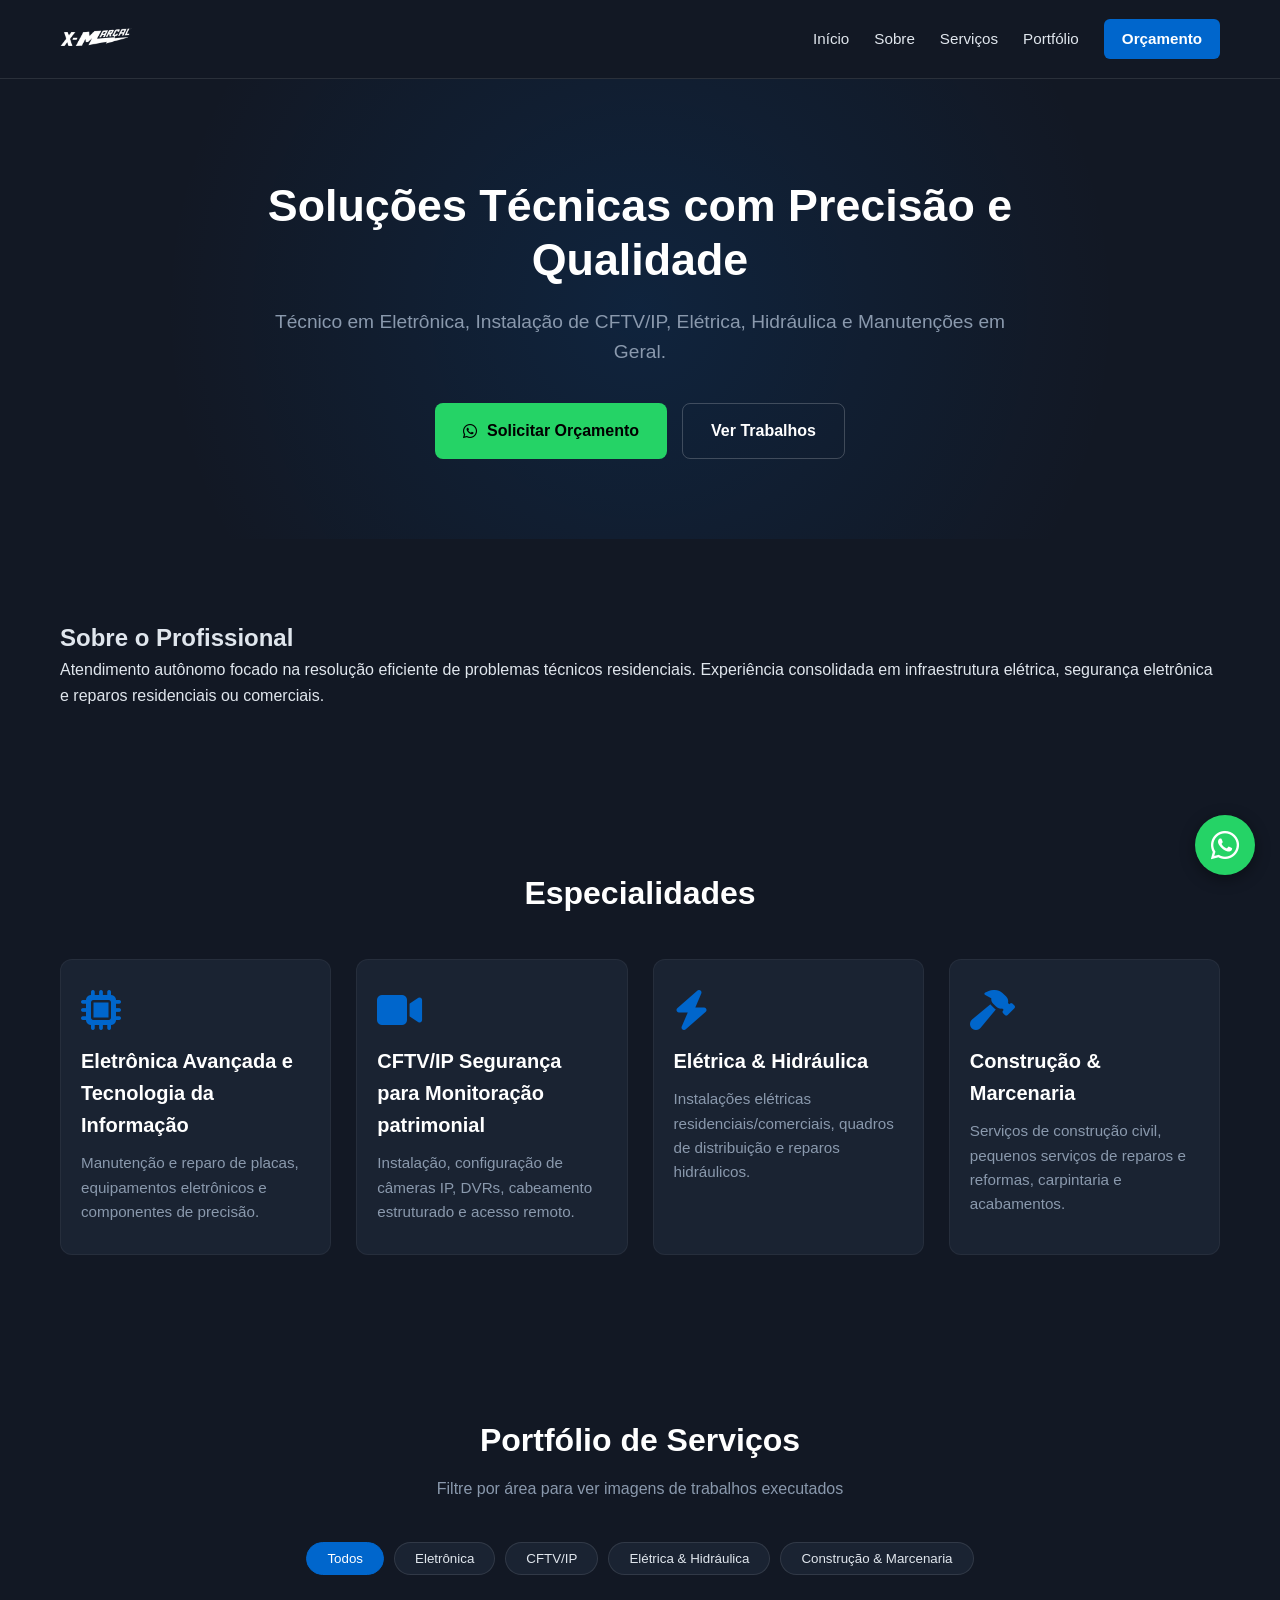
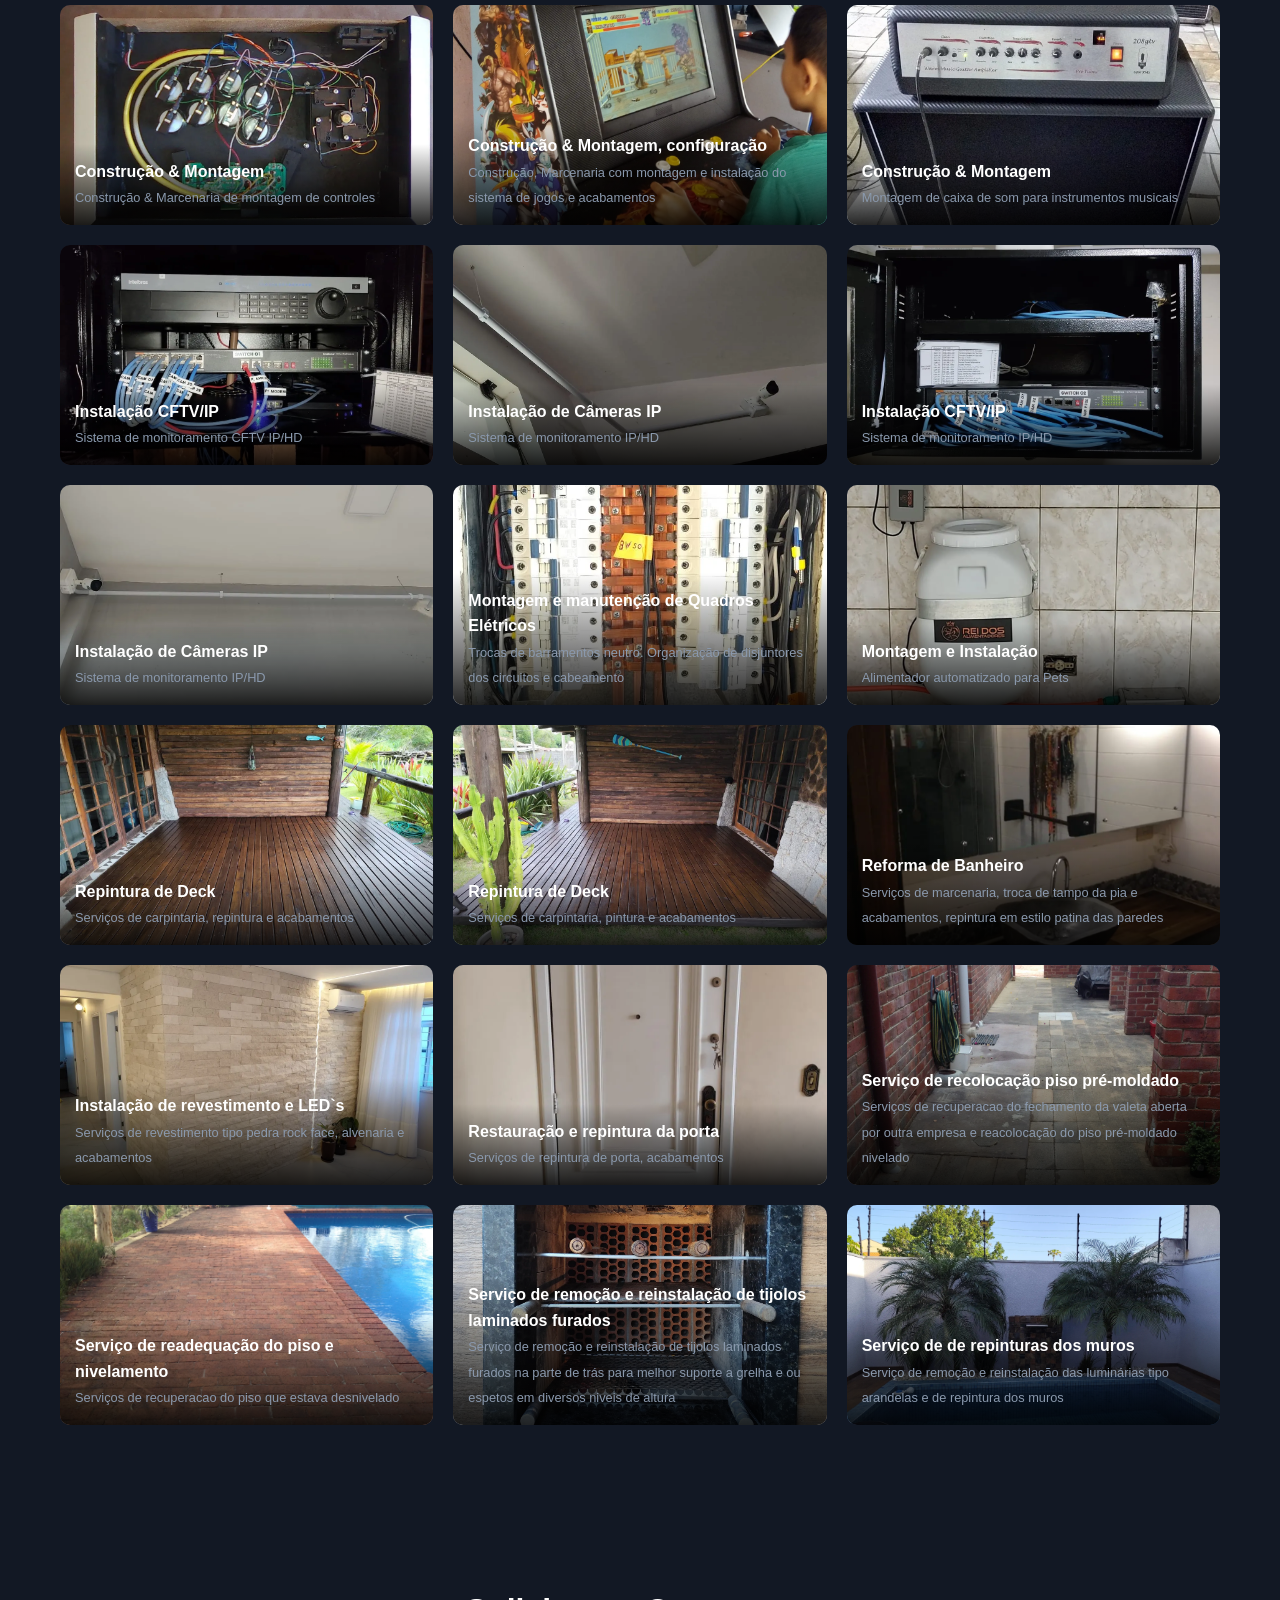
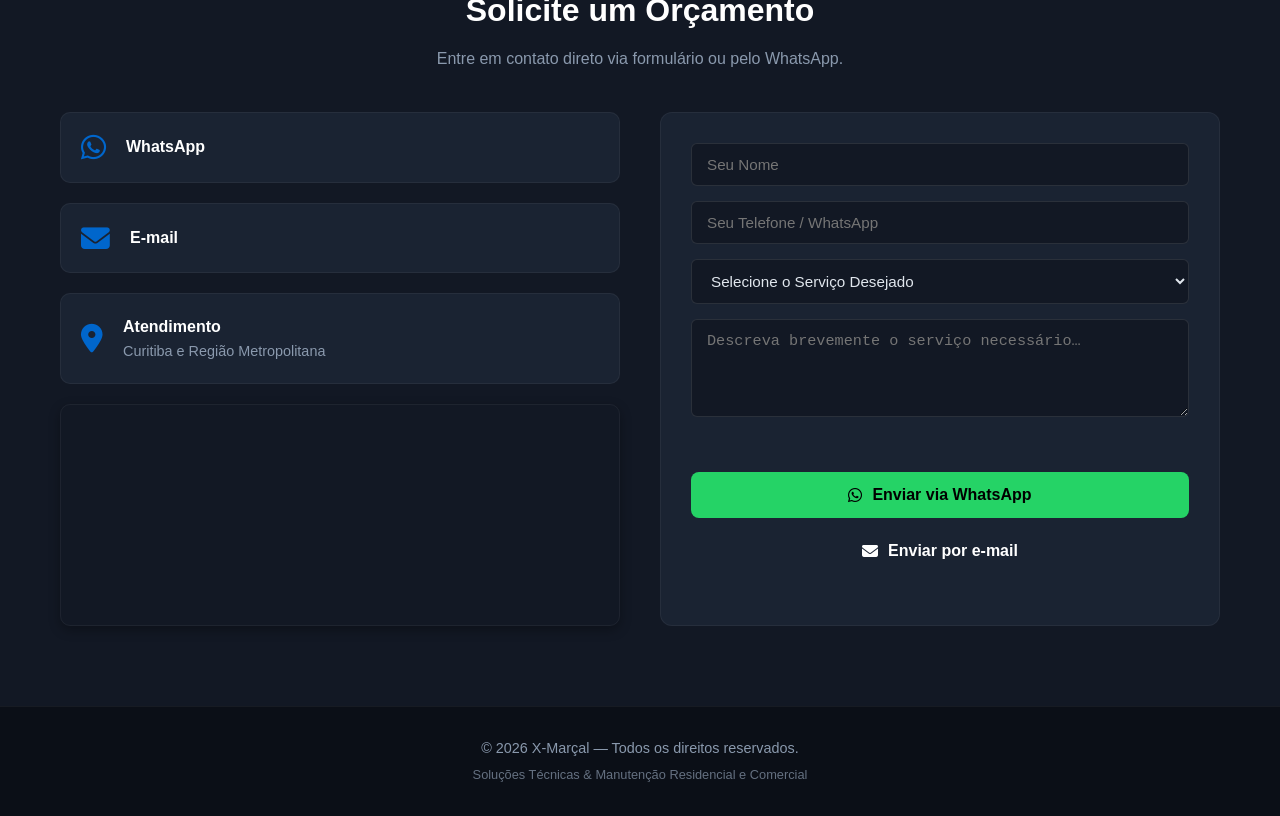
==== index.html @ 35c42045 "Deploy site X-Marcal Tecnico" ====
<!doctype html><html class=no-js lang=pt-BR><head><meta charset=utf-8><meta name=viewport content="width=device-width,initial-scale=1"><meta name=color-scheme content=dark><title>X-Marçal - Técnico em Eletrônica, CFTV, Elétrica e Manutenção</title><meta name=description content="Técnico em Eletrônica, CFTV/IP, Elétrica, Hidráulica e Manutenção em Curitiba, Campo Largo e região. Solicite orçamento pelo WhatsApp."><meta name=keywords content="Técnico em Eletrônica, CFTV IP, Elétrica Residencial, Manutenção Hidráulica, Campo Largo, Curitiba, X-Marçal"><meta name=author content="X-Marçal Técnico"><meta name=robots content="index, follow"><link rel=canonical href=https://xmarcaltecnico.github.io/><meta property=og:type content=website><meta property=og:url content=https://xmarcaltecnico.github.io/><meta property=og:title content="X-Marçal Técnico — Soluções Técnicas com Precisão"><meta property=og:description content="Técnico em Eletrônica, CFTV/IP, Elétrica, Hidráulica e Manutenção em Curitiba, Campo Largo e região."><meta property=og:image content=https://xmarcaltecnico.github.io/img/og-image.jpg><meta property=og:image:type content=image/jpeg><meta property=og:image:width content=1200><meta property=og:image:height content=630><meta property=og:image:alt content="Portfólio de serviços do técnico X-Marçal — instalações elétricas, CFTV/IP e acabamentos"><meta property=og:locale content=pt_BR><meta property=og:site_name content="X-Marçal Técnico"><meta name=twitter:card content=summary_large_image><meta name=twitter:title content="X-Marçal Técnico — Soluções Técnicas com Precisão"><meta name=twitter:description content="Técnico em Eletrônica, CFTV/IP, Elétrica, Hidráulica e Manutenção em Curitiba, Campo Largo e região."><meta name=twitter:image content=https://xmarcaltecnico.github.io/img/og-image.jpg><link rel=preconnect href=https://cdnjs.cloudflare.com crossorigin><link rel=stylesheet href=https://cdnjs.cloudflare.com/ajax/libs/font-awesome/6.4.0/css/all.min.css integrity="sha512-iecdLmaskl7CVkqkXNQ/ZH/XLlvWZOJyj7Yy7tcenmpD1ypASozpmT/E0iPtmFIB46ZmdtAc9eNBvH0H/ZpiBw==" crossorigin=anonymous referrerpolicy=no-referrer><link rel=stylesheet href=css/style.css><link rel=icon href=favicon.ico sizes=any><link rel=icon href=icon.svg type=image/svg+xml><link rel=apple-touch-icon href=icon.png><link rel=manifest href=site.webmanifest><meta name=theme-color content=#121824><script type=application/ld+json>{"@context":"https://schema.org","@type":"LocalBusiness","name":"X-Marçal Técnico","description":"Técnico em Eletrônica, CFTV/IP, Elétrica, Hidráulica e Manutenção Residencial e Comercial.","areaServed":["Curitiba","Campo Largo","Região Metropolitana de Curitiba"],"image":"https://xmarcaltecnico.github.io/img/logo.png"}</script></head><body><a class=skip-link href=#conteudo>Pular para o conteúdo</a><header class=header><div class="container nav-container"><a href=#home class=logo><img src=img/logo.png alt="X-Marçal Técnico" class=logo-img width=58 height=58> </a><button type=button class=nav-toggle aria-label="Abrir menu" aria-expanded=false aria-controls=nav-menu><i class="fas fa-bars nav-toggle-icon nav-toggle-bars" aria-hidden=true></i> <i class="fas fa-xmark nav-toggle-icon nav-toggle-close" aria-hidden=true></i></button><nav class=nav-menu id=nav-menu aria-label="Menu principal"><a href=#home>Início</a> <a href=#sobre>Sobre</a> <a href=#servicos>Serviços</a> <a href=#galeria>Portfólio</a> <a href=#contato class=btn-nav>Orçamento</a><div class=mobile-menu-footer><img src=img/logo.png alt="X-Marçal Técnico Logo" class=mobile-menu-logo width=240 height=154></div></nav></div></header><div class=nav-overlay id=nav-overlay></div><main id=conteudo><section class=hero id=home><div class="container hero-content"><h1>Soluções Técnicas com Precisão e Qualidade</h1><p>Técnico em Eletrônica, Instalação de CFTV/IP, Elétrica, Hidráulica e Manutenções em Geral.<div class=hero-buttons><a data-contact=MAA5ABUAAgAQAFsAQwB7ABIAAgAcAF0AVwAZAG0AeABVAEMAWgBYAF4AbABUAFoACgABAAIA target=_blank rel="noopener noreferrer" class="btn btn-primary" tabindex=0><i class="fab fa-whatsapp" aria-hidden=true></i> Solicitar Orçamento </a><a href=#galeria class="btn btn-secondary">Ver Trabalhos</a></div></div></section><section class=sobre id=sobre><div class=container><h2>Sobre o Profissional</h2><p>Atendimento autônomo focado na resolução eficiente de problemas técnicos residenciais. Experiência consolidada em infraestrutura elétrica, segurança eletrônica e reparos residenciais ou comerciais.</div></section><section class=servicos id=servicos><div class=container><h2 class=section-title>Especialidades</h2><div class=servicos-grid><div class=card-servico><i class="fas fa-microchip"></i><h3>Eletrônica Avançada e Tecnologia da Informação</h3><p>Manutenção e reparo de placas, equipamentos eletrônicos e componentes de precisão.</div><div class=card-servico><i class="fas fa-video"></i><h3>CFTV/IP Segurança para Monitoração patrimonial</h3><p>Instalação, configuração de câmeras IP, DVRs, cabeamento estruturado e acesso remoto.</div><div class=card-servico><i class="fas fa-bolt"></i><h3>Elétrica & Hidráulica</h3><p>Instalações elétricas residenciais/comerciais, quadros de distribuição e reparos hidráulicos.</div><div class=card-servico><i class="fas fa-hammer"></i><h3>Construção & Marcenaria</h3><p>Serviços de construção civil, pequenos serviços de reparos e reformas, carpintaria e acabamentos.</div></div></div></section><section class=galeria id=galeria><div class=container><h2 class=section-title>Portfólio de Serviços</h2><p class=section-subtitle>Filtre por área para ver imagens de trabalhos executados<div class=filtros-galeria><button type=button class="btn-filtro active" data-filter=todos aria-pressed=true>Todos</button> <button type=button class=btn-filtro data-filter=eletronica aria-pressed=false>Eletrônica</button> <button type=button class=btn-filtro data-filter=cftv aria-pressed=false>CFTV/IP</button> <button type=button class=btn-filtro data-filter=eletrica aria-pressed=false>Elétrica & Hidráulica</button> <button type=button class=btn-filtro data-filter=obras aria-pressed=false>Construção & Marcenaria</button></div><div class=galeria-grid><div class="item-galeria eletronica"><button type=button class=item-galeria-btn aria-label="Ampliar imagem: Controle Arcade"><img src=img/Eletronica/Imagem0166.webp alt="Controle Arcade" loading=lazy width=1152 height=864></button><div class=item-info><h4>Construção & Montagem</h4><span>Construção & Marcenaria de montagem de controles</span></div></div><div class="item-galeria eletronica"><button type=button class=item-galeria-btn aria-label="Ampliar imagem: Bartop"><img src=img/Eletronica/IMG_20200501_133817cwb.webp alt=Bartop loading=lazy width=2317 height=3387></button><div class=item-info><h4>Construção & Montagem, configuração</h4><span>Construção, Marcenaria com montagem e instalação do sistema de jogos e acabamentos</span></div></div><div class="item-galeria eletronica"><button type=button class=item-galeria-btn aria-label="Ampliar imagem: Montagem de cabeçote e caixa passiva"><img src=img/Eletronica/IMG_20190406_174044.webp alt="Montagem de cabeçote e caixa passiva" loading=lazy width=1200 height=961></button><div class=item-info><h4>Construção & Montagem</h4><span>Montagem de caixa de som para instrumentos musicais</span></div></div><div class="item-galeria cftv"><button type=button class=item-galeria-btn aria-label="Ampliar imagem: Instalação CFTV"><img src=img/Peabiru/IMG_20220630_164121.webp alt="Instalação CFTV" loading=lazy width=1195 height=896></button><div class=item-info><h4>Instalação CFTV/IP</h4><span>Sistema de monitoramento CFTV IP/HD</span></div></div><div class="item-galeria cftv"><button type=button class=item-galeria-btn aria-label="Ampliar imagem: Instalação CFTV"><img src=img/Peabiru/IMG_20220603_134316.webp alt="Instalação CFTV" loading=lazy width=1200 height=827></button><div class=item-info><h4>Instalação de Câmeras IP</h4><span>Sistema de monitoramento IP/HD</span></div></div><div class="item-galeria cftv"><button type=button class=item-galeria-btn aria-label="Ampliar imagem: Instalação CFTV"><img src=img/Peabiru/IMG_20220629_201837.webp alt="Instalação CFTV" loading=lazy width=1200 height=675></button><div class=item-info><h4>Instalação CFTV/IP</h4><span>Sistema de monitoramento IP/HD</span></div></div><div class="item-galeria cftv"><button type=button class=item-galeria-btn aria-label="Ampliar imagem: Instalação CFTV"><img src=img/Peabiru/IMG_20220601_144236.webp alt="Instalação CFTV" loading=lazy width=1200 height=643></button><div class=item-info><h4>Instalação de Câmeras IP</h4><span>Sistema de monitoramento IP/HD</span></div></div><div class="item-galeria eletrica"><button type=button class=item-galeria-btn aria-label="Ampliar imagem: Quadro Elétrico"><img src=img/Curitiba/IMG_20260117_105743qdcaT.webp alt="Quadro Elétrico" loading=lazy width=681 height=1200></button><div class=item-info><h4>Montagem e manutenção de Quadros Elétricos</h4><span>Trocas de barramentos neutro. Organização de disjuntores dos circuitos e cabeamento</span></div></div><div class="item-galeria eletrica"><button type=button class=item-galeria-btn aria-label="Ampliar imagem: Alimentador Automatizado"><img src=img/Peabiru/IMG_20220716_123110.webp alt="Alimentador Automatizado" loading=lazy width=1107 height=1200></button><div class=item-info><h4>Montagem e Instalação</h4><span>Alimentador automatizado para Pets</span></div></div><div class="item-galeria obras"><button type=button class=item-galeria-btn aria-label="Ampliar imagem: Serviço de Marcenaria & Acabamentos"><img src=img/Florianópolis/IMG_20250424_154810flps.webp alt="Serviço de Marcenaria & Acabamentos" loading=lazy width=1200 height=900></button><div class=item-info><h4>Repintura de Deck</h4><span>Serviços de carpintaria, repintura e acabamentos</span></div></div><div class="item-galeria obras"><button type=button class=item-galeria-btn aria-label="Ampliar imagem: Serviço de Marcenaria"><img src=img/Florianópolis/IMG_20250424_154847flps.webp alt="Serviço de Marcenaria" loading=lazy width=1200 height=900></button><div class=item-info><h4>Repintura de Deck</h4><span>Serviços de carpintaria, pintura e acabamentos</span></div></div><div class="item-galeria obras"><button type=button class=item-galeria-btn aria-label="Ampliar imagem: Serviço de Marcenaria"><img src=img/Perth/IMG_5691.webp alt="Serviço de Marcenaria" loading=lazy width=900 height=1200></button><div class=item-info><h4>Reforma de Banheiro</h4><span>Serviços de marcenaria, troca de tampo da pia e acabamentos, repintura em estilo patina das paredes</span></div></div><div class="item-galeria obras"><button type=button class=item-galeria-btn aria-label="Ampliar imagem: Serviço de Acabamento"><img src=img/Curitiba/IMG_20260414_162916.webp alt="Serviço de Acabamento" loading=lazy width=1200 height=900></button><div class=item-info><h4>Instalação de revestimento e LED`s</h4><span>Serviços de revestimento tipo pedra rock face, alvenaria e acabamentos</span></div></div><div class="item-galeria obras"><button type=button class=item-galeria-btn aria-label="Ampliar imagem: Serviço de Marcenaria"><img src=img/Curitiba/IMG_20260330_140956.webp alt="Serviço de Marcenaria" loading=lazy width=900 height=1200></button><div class=item-info><h4>Restauração e repintura da porta</h4><span>Serviços de repintura de porta, acabamentos</span></div></div><div class="item-galeria obras"><button type=button class=item-galeria-btn aria-label="Ampliar imagem: Serviço de recolocação piso pré-moldado"><img src=img/Perth/IMG_4236.webp alt="Serviço de recolocação piso pré-moldado" loading=lazy width=2448 height=3264></button><div class=item-info><h4>Serviço de recolocação piso pré-moldado</h4><span>Serviços de recuperacao do fechamento da valeta aberta por outra empresa e reacolocação do piso pré-moldado nivelado</span></div></div><div class="item-galeria obras"><button type=button class=item-galeria-btn aria-label="Ampliar imagem: Serviço de readequação do piso e nivelamento"><img src=img/Perth/IMG_5399.webp alt="Serviço de readequação do piso e nivelamento" loading=lazy width=3264 height=2448></button><div class=item-info><h4>Serviço de readequação do piso e nivelamento</h4><span>Serviços de recuperacao do piso que estava desnivelado</span></div></div><div class="item-galeria obras"><button type=button class=item-galeria-btn aria-label="Ampliar imagem: Serviço de readequação Churrasqueira"><img src=img/Praia_de_Leste/IMG_20260725_144948pts.webp alt="Serviço de readequação Churrasqueira" loading=lazy width=2607 height=2626></button><div class=item-info><h4>Serviço de remoção e reinstalação de tijolos laminados furados</h4><span>Serviço de remoção e reinstalação de tijolos laminados furados na parte de trás para melhor suporte a grelha e ou espetos em diversos niveis de altura</span></div></div><div class="item-galeria obras"><button type=button class=item-galeria-btn aria-label="Ampliar imagem: Serviço de repintura dos muros"><img src=img/Praia_de_Leste/IMG_20260725_145051pts.webp alt="Serviço de repintura dos muros" loading=lazy width=4080 height=3060></button><div class=item-info><h4>Serviço de de repinturas dos muros</h4><span>Serviço de remoção e reinstalação das luminárias tipo arandelas e de repintura dos muros</span></div></div></div></div></section><section class=contato id=contato><div class=container><h2 class=section-title>Solicite um Orçamento</h2><p class=section-subtitle>Entre em contato direto via formulário ou pelo WhatsApp.<div class=contato-grid><div class=contato-info><a class=info-card data-contact=MAA5ABUAAgAQAFsAQwB7ABIAAgAcAF0AVwAZAG0AeABVAEMAWgBYAF4AbABUAFoACgABAAIACQAsACgAGQAGAF4ALgAAAHEAJgBQABcAcQADABcAfQB/AFEANQAMABIAGAA1ABcACgBTABUAAAAGADwAKABEAEAAUwASAAMAOAAMAAAAWwBEAFMARAB9AH8AUQAHAA4ARABeAGQACgARABcAcwABABMAGQB6AAAAHwAGAA8AGAA7AEsA target=_blank rel="noopener noreferrer"><i class="fab fa-whatsapp" aria-hidden=true></i><div><h4>WhatsApp</h4></div></a><a class=info-card data-contact="[base64]" tabindex=0><i class="fas fa-envelope" aria-hidden=true></i><div><h4>E-mail</h4></div></a><div class=info-card><i class="fas fa-map-marker-alt" aria-hidden=true></i><div><h4>Atendimento</h4><p>Curitiba e Região Metropolitana</div></div><div class=map-container><iframe src="https://www.google.com/maps/embed?pb=!1m18!1m12!1m3!1d115205.52627932626!2d-49.5786851!3d-25.4526678!2m3!1f0!2f0!3f0!3m2!1i1024!2i768!4f13.1!3m3!1m2!1s0x94dce192df425881%3A0x581666499ca30c71!2sCuritiba%20-%20PR!5e0!3m2!1spt-BR!2sbr!4v1700000000000!5m2!1spt-BR!2sbr" width=100% height=180 title="Mapa da região de Curitiba e Campo Largo" style=border:0 allowfullscreen loading=lazy referrerpolicy=no-referrer-when-downgrade></iframe></div></div><form class=contato-form id=formContato novalidate><div class=form-group><label for=nome class=visually-hidden>Seu Nome</label> <input id=nome name=nome placeholder="Seu Nome" autocomplete=name required maxlength=80 aria-describedby=formFeedback></div><div class=form-group><label for=telefone class=visually-hidden>Seu Telefone / WhatsApp</label> <input type=tel id=telefone name=telefone placeholder="Seu Telefone / WhatsApp" autocomplete=tel required aria-describedby=formFeedback></div><div class=form-group><label for=servico class=visually-hidden>Serviço Desejado</label> <select id=servico name=servico required aria-describedby=formFeedback><option value disabled selected>Selecione o Serviço Desejado<option value=eletronica>Eletrônica<option value=cftv>Segurança CFTV/IP<option value=eletrica>Elétrica / Hidráulica<option value=obras>Construção & Marcenaria<option value=outro>Outro / Manutenção Geral</select></div><div class=form-group><label for=mensagem class=visually-hidden>Descrição do serviço</label> <textarea id=mensagem name=mensagem rows=4 placeholder="Descreva brevemente o serviço necessário…" required maxlength=1000 aria-describedby=formFeedback></textarea></div><p class=form-feedback id=formFeedback role=status aria-live=polite><div class=form-actions><button type=submit class="btn btn-primary btn-block" data-canal=whatsapp><i class="fab fa-whatsapp" aria-hidden=true></i> Enviar via WhatsApp</button> <button type=submit class="btn btn-secondary btn-block" data-canal=email><i class="fas fa-envelope" aria-hidden=true></i> Enviar por e-mail</button></div></form></div></div></section></main><footer class=footer><div class="container footer-content"><p>© 2026 X-Marçal — Todos os direitos reservados.<p class=footer-sub>Soluções Técnicas & Manutenção Residencial e Comercial</div></footer><a data-contact=MAA5ABUAAgAQAFsAQwB7ABIAAgAcAF0AVwAZAG0AeABVAEMAWgBYAF4AbABUAFoACgABAAIACQAsACgAGQAGAF4ALgAAAHEAJgBQABcAcQADABcAfQB/AFEANQAMABIAGAA1ABcACgBTABUAAAAGADwAKABEAEAAUwASAAMAOAAMAAAAWwBEAFMARAB9AH8AUQAHAA4ARABeAGQACgARABcAcwABABMAGQB6AAAAHwAGAA8AGAA7AEsA target=_blank rel="noopener noreferrer" class=whatsapp-float aria-label="Atendimento via WhatsApp" tabindex=0><i class="fab fa-whatsapp" aria-hidden=true></i></a><div id=image-modal class=image-modal role=dialog aria-modal=true aria-labelledby=modal-caption hidden><button type=button class=modal-close aria-label="Fechar imagem">×</button> <img class=modal-content id=modal-img alt><p id=modal-caption class=modal-caption></div><script src=js/script.js defer></script></body></html>
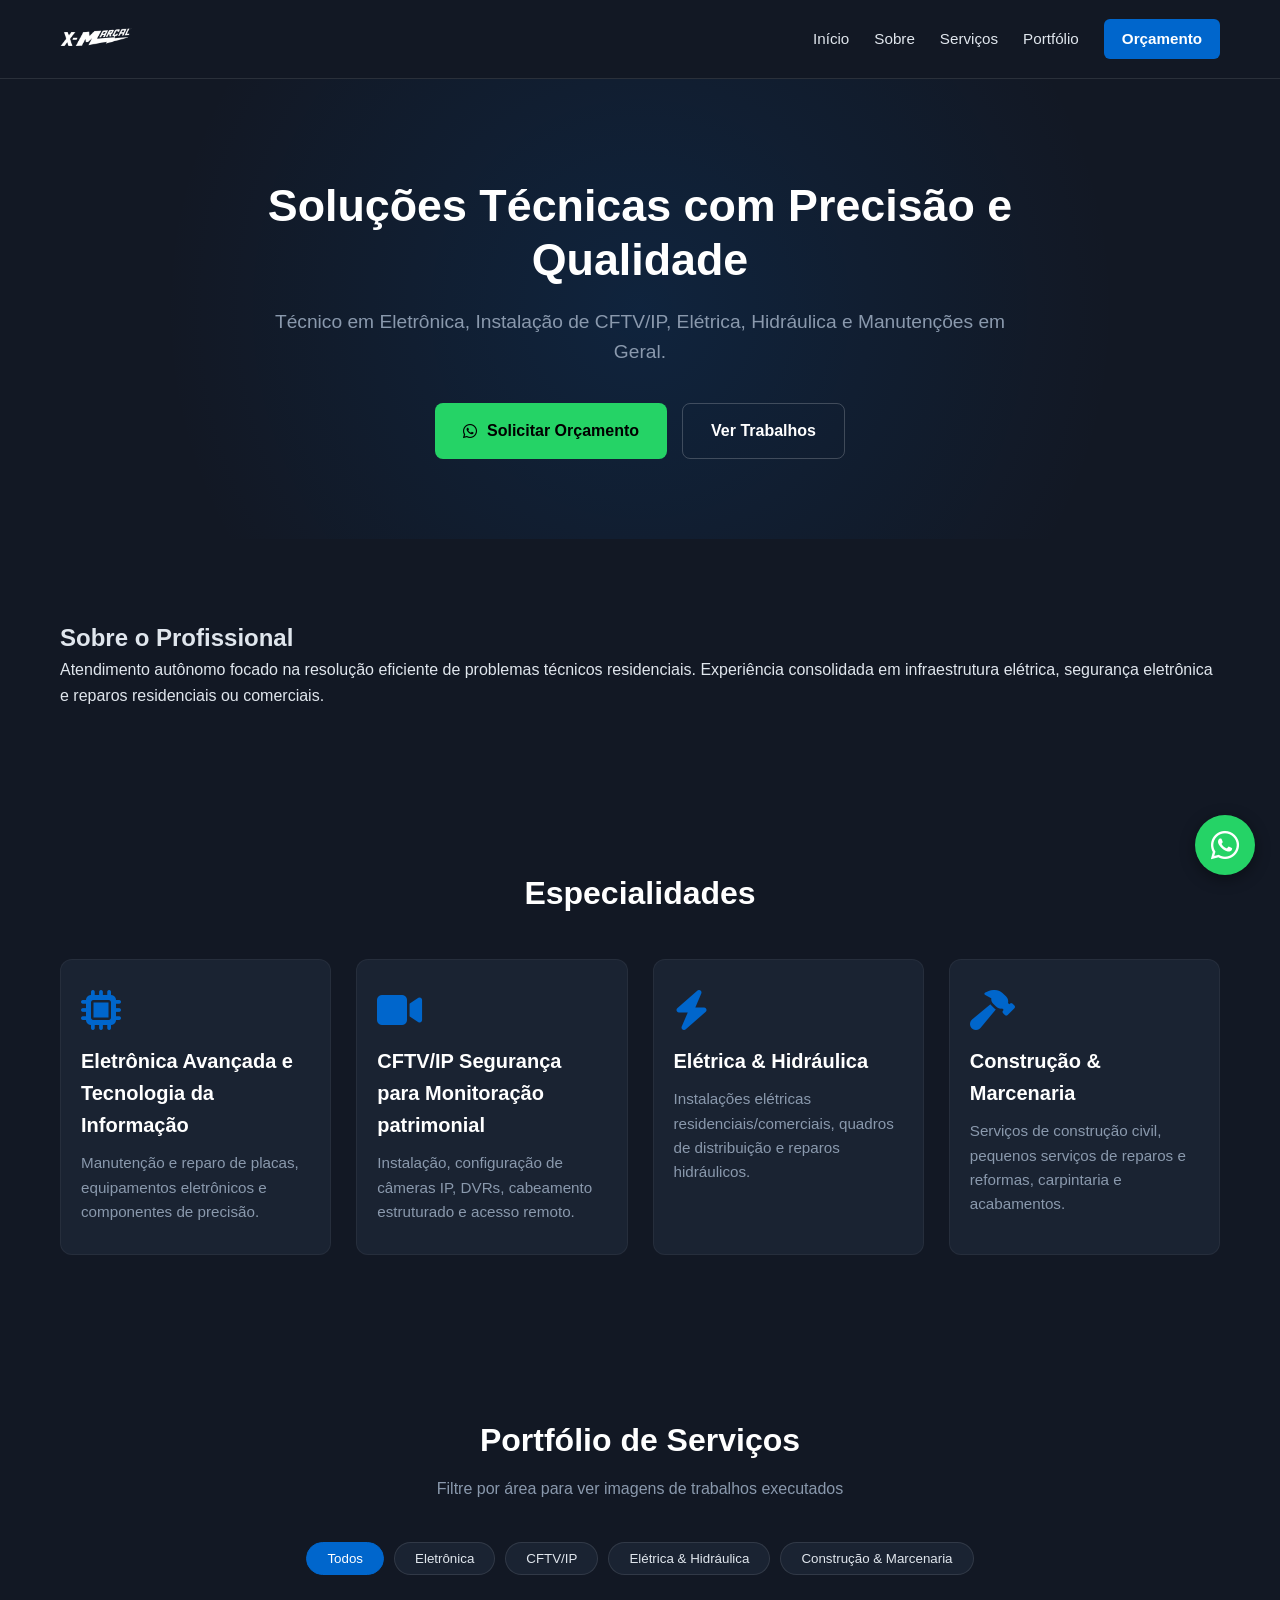
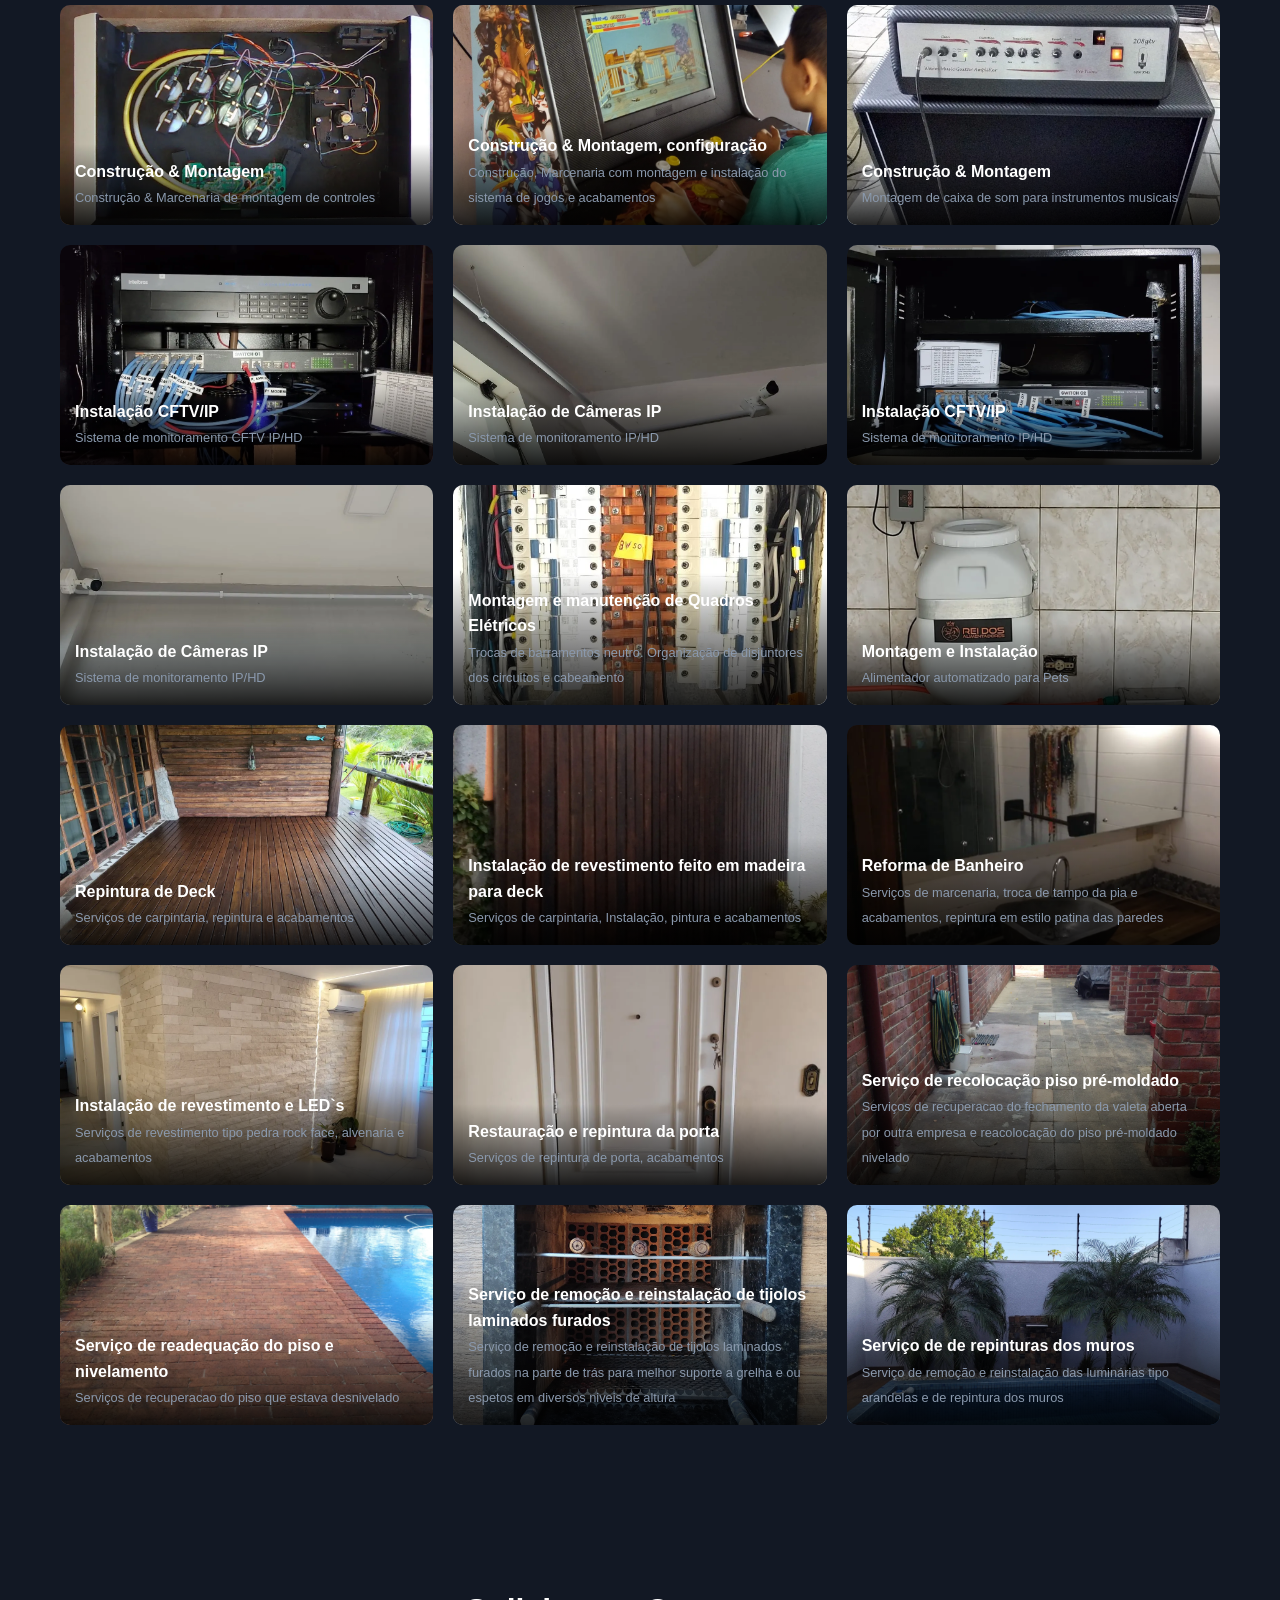
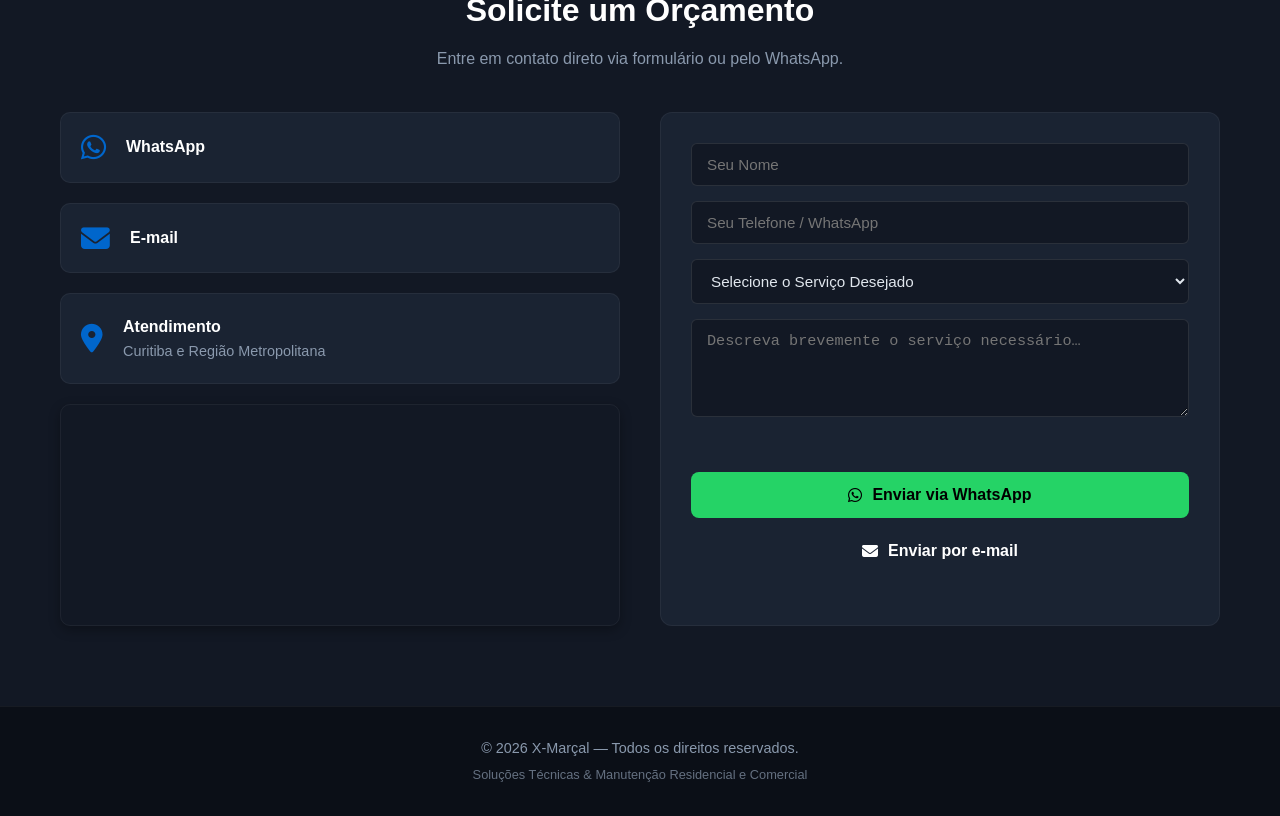
==== commit 778f177c: "Deploy: Atualiza galeria: troca imagem do deck e remove imagens nao usadas cirleno/meu-portfolio-cvm" ====
--- a/index.html
+++ b/index.html
@@ -1 +1 @@
-<!doctype html><html class=no-js lang=pt-BR><head><meta charset=utf-8><meta name=viewport content="width=device-width,initial-scale=1"><meta name=color-scheme content=dark><title>X-Marçal - Técnico em Eletrônica, CFTV, Elétrica e Manutenção</title><meta name=description content="Técnico em Eletrônica, CFTV/IP, Elétrica, Hidráulica e Manutenção em Curitiba, Campo Largo e região. Solicite orçamento pelo WhatsApp."><meta name=keywords content="Técnico em Eletrônica, CFTV IP, Elétrica Residencial, Manutenção Hidráulica, Campo Largo, Curitiba, X-Marçal"><meta name=author content="X-Marçal Técnico"><meta name=robots content="index, follow"><link rel=canonical href=https://xmarcaltecnico.github.io/><meta property=og:type content=website><meta property=og:url content=https://xmarcaltecnico.github.io/><meta property=og:title content="X-Marçal Técnico — Soluções Técnicas com Precisão"><meta property=og:description content="Técnico em Eletrônica, CFTV/IP, Elétrica, Hidráulica e Manutenção em Curitiba, Campo Largo e região."><meta property=og:image content=https://xmarcaltecnico.github.io/img/og-image.jpg><meta property=og:image:type content=image/jpeg><meta property=og:image:width content=1200><meta property=og:image:height content=630><meta property=og:image:alt content="Portfólio de serviços do técnico X-Marçal — instalações elétricas, CFTV/IP e acabamentos"><meta property=og:locale content=pt_BR><meta property=og:site_name content="X-Marçal Técnico"><meta name=twitter:card content=summary_large_image><meta name=twitter:title content="X-Marçal Técnico — Soluções Técnicas com Precisão"><meta name=twitter:description content="Técnico em Eletrônica, CFTV/IP, Elétrica, Hidráulica e Manutenção em Curitiba, Campo Largo e região."><meta name=twitter:image content=https://xmarcaltecnico.github.io/img/og-image.jpg><link rel=preconnect href=https://cdnjs.cloudflare.com crossorigin><link rel=stylesheet href=https://cdnjs.cloudflare.com/ajax/libs/font-awesome/6.4.0/css/all.min.css integrity="sha512-iecdLmaskl7CVkqkXNQ/ZH/XLlvWZOJyj7Yy7tcenmpD1ypASozpmT/E0iPtmFIB46ZmdtAc9eNBvH0H/ZpiBw==" crossorigin=anonymous referrerpolicy=no-referrer><link rel=stylesheet href=css/style.css><link rel=icon href=favicon.ico sizes=any><link rel=icon href=icon.svg type=image/svg+xml><link rel=apple-touch-icon href=icon.png><link rel=manifest href=site.webmanifest><meta name=theme-color content=#121824><script type=application/ld+json>{"@context":"https://schema.org","@type":"LocalBusiness","name":"X-Marçal Técnico","description":"Técnico em Eletrônica, CFTV/IP, Elétrica, Hidráulica e Manutenção Residencial e Comercial.","areaServed":["Curitiba","Campo Largo","Região Metropolitana de Curitiba"],"image":"https://xmarcaltecnico.github.io/img/logo.png"}</script></head><body><a class=skip-link href=#conteudo>Pular para o conteúdo</a><header class=header><div class="container nav-container"><a href=#home class=logo><img src=img/logo.png alt="X-Marçal Técnico" class=logo-img width=58 height=58> </a><button type=button class=nav-toggle aria-label="Abrir menu" aria-expanded=false aria-controls=nav-menu><i class="fas fa-bars nav-toggle-icon nav-toggle-bars" aria-hidden=true></i> <i class="fas fa-xmark nav-toggle-icon nav-toggle-close" aria-hidden=true></i></button><nav class=nav-menu id=nav-menu aria-label="Menu principal"><a href=#home>Início</a> <a href=#sobre>Sobre</a> <a href=#servicos>Serviços</a> <a href=#galeria>Portfólio</a> <a href=#contato class=btn-nav>Orçamento</a><div class=mobile-menu-footer><img src=img/logo.png alt="X-Marçal Técnico Logo" class=mobile-menu-logo width=240 height=154></div></nav></div></header><div class=nav-overlay id=nav-overlay></div><main id=conteudo><section class=hero id=home><div class="container hero-content"><h1>Soluções Técnicas com Precisão e Qualidade</h1><p>Técnico em Eletrônica, Instalação de CFTV/IP, Elétrica, Hidráulica e Manutenções em Geral.<div class=hero-buttons><a data-contact=MAA5ABUAAgAQAFsAQwB7ABIAAgAcAF0AVwAZAG0AeABVAEMAWgBYAF4AbABUAFoACgABAAIA target=_blank rel="noopener noreferrer" class="btn btn-primary" tabindex=0><i class="fab fa-whatsapp" aria-hidden=true></i> Solicitar Orçamento </a><a href=#galeria class="btn btn-secondary">Ver Trabalhos</a></div></div></section><section class=sobre id=sobre><div class=container><h2>Sobre o Profissional</h2><p>Atendimento autônomo focado na resolução eficiente de problemas técnicos residenciais. Experiência consolidada em infraestrutura elétrica, segurança eletrônica e reparos residenciais ou comerciais.</div></section><section class=servicos id=servicos><div class=container><h2 class=section-title>Especialidades</h2><div class=servicos-grid><div class=card-servico><i class="fas fa-microchip"></i><h3>Eletrônica Avançada e Tecnologia da Informação</h3><p>Manutenção e reparo de placas, equipamentos eletrônicos e componentes de precisão.</div><div class=card-servico><i class="fas fa-video"></i><h3>CFTV/IP Segurança para Monitoração patrimonial</h3><p>Instalação, configuração de câmeras IP, DVRs, cabeamento estruturado e acesso remoto.</div><div class=card-servico><i class="fas fa-bolt"></i><h3>Elétrica & Hidráulica</h3><p>Instalações elétricas residenciais/comerciais, quadros de distribuição e reparos hidráulicos.</div><div class=card-servico><i class="fas fa-hammer"></i><h3>Construção & Marcenaria</h3><p>Serviços de construção civil, pequenos serviços de reparos e reformas, carpintaria e acabamentos.</div></div></div></section><section class=galeria id=galeria><div class=container><h2 class=section-title>Portfólio de Serviços</h2><p class=section-subtitle>Filtre por área para ver imagens de trabalhos executados<div class=filtros-galeria><button type=button class="btn-filtro active" data-filter=todos aria-pressed=true>Todos</button> <button type=button class=btn-filtro data-filter=eletronica aria-pressed=false>Eletrônica</button> <button type=button class=btn-filtro data-filter=cftv aria-pressed=false>CFTV/IP</button> <button type=button class=btn-filtro data-filter=eletrica aria-pressed=false>Elétrica & Hidráulica</button> <button type=button class=btn-filtro data-filter=obras aria-pressed=false>Construção & Marcenaria</button></div><div class=galeria-grid><div class="item-galeria eletronica"><button type=button class=item-galeria-btn aria-label="Ampliar imagem: Controle Arcade"><img src=img/Eletronica/Imagem0166.webp alt="Controle Arcade" loading=lazy width=1152 height=864></button><div class=item-info><h4>Construção & Montagem</h4><span>Construção & Marcenaria de montagem de controles</span></div></div><div class="item-galeria eletronica"><button type=button class=item-galeria-btn aria-label="Ampliar imagem: Bartop"><img src=img/Eletronica/IMG_20200501_133817cwb.webp alt=Bartop loading=lazy width=2317 height=3387></button><div class=item-info><h4>Construção & Montagem, configuração</h4><span>Construção, Marcenaria com montagem e instalação do sistema de jogos e acabamentos</span></div></div><div class="item-galeria eletronica"><button type=button class=item-galeria-btn aria-label="Ampliar imagem: Montagem de cabeçote e caixa passiva"><img src=img/Eletronica/IMG_20190406_174044.webp alt="Montagem de cabeçote e caixa passiva" loading=lazy width=1200 height=961></button><div class=item-info><h4>Construção & Montagem</h4><span>Montagem de caixa de som para instrumentos musicais</span></div></div><div class="item-galeria cftv"><button type=button class=item-galeria-btn aria-label="Ampliar imagem: Instalação CFTV"><img src=img/Peabiru/IMG_20220630_164121.webp alt="Instalação CFTV" loading=lazy width=1195 height=896></button><div class=item-info><h4>Instalação CFTV/IP</h4><span>Sistema de monitoramento CFTV IP/HD</span></div></div><div class="item-galeria cftv"><button type=button class=item-galeria-btn aria-label="Ampliar imagem: Instalação CFTV"><img src=img/Peabiru/IMG_20220603_134316.webp alt="Instalação CFTV" loading=lazy width=1200 height=827></button><div class=item-info><h4>Instalação de Câmeras IP</h4><span>Sistema de monitoramento IP/HD</span></div></div><div class="item-galeria cftv"><button type=button class=item-galeria-btn aria-label="Ampliar imagem: Instalação CFTV"><img src=img/Peabiru/IMG_20220629_201837.webp alt="Instalação CFTV" loading=lazy width=1200 height=675></button><div class=item-info><h4>Instalação CFTV/IP</h4><span>Sistema de monitoramento IP/HD</span></div></div><div class="item-galeria cftv"><button type=button class=item-galeria-btn aria-label="Ampliar imagem: Instalação CFTV"><img src=img/Peabiru/IMG_20220601_144236.webp alt="Instalação CFTV" loading=lazy width=1200 height=643></button><div class=item-info><h4>Instalação de Câmeras IP</h4><span>Sistema de monitoramento IP/HD</span></div></div><div class="item-galeria eletrica"><button type=button class=item-galeria-btn aria-label="Ampliar imagem: Quadro Elétrico"><img src=img/Curitiba/IMG_20260117_105743qdcaT.webp alt="Quadro Elétrico" loading=lazy width=681 height=1200></button><div class=item-info><h4>Montagem e manutenção de Quadros Elétricos</h4><span>Trocas de barramentos neutro. Organização de disjuntores dos circuitos e cabeamento</span></div></div><div class="item-galeria eletrica"><button type=button class=item-galeria-btn aria-label="Ampliar imagem: Alimentador Automatizado"><img src=img/Peabiru/IMG_20220716_123110.webp alt="Alimentador Automatizado" loading=lazy width=1107 height=1200></button><div class=item-info><h4>Montagem e Instalação</h4><span>Alimentador automatizado para Pets</span></div></div><div class="item-galeria obras"><button type=button class=item-galeria-btn aria-label="Ampliar imagem: Serviço de Marcenaria & Acabamentos"><img src=img/Florianópolis/IMG_20250424_154810flps.webp alt="Serviço de Marcenaria & Acabamentos" loading=lazy width=1200 height=900></button><div class=item-info><h4>Repintura de Deck</h4><span>Serviços de carpintaria, repintura e acabamentos</span></div></div><div class="item-galeria obras"><button type=button class=item-galeria-btn aria-label="Ampliar imagem: Serviço de Marcenaria"><img src=img/Florianópolis/IMG_20250424_154847flps.webp alt="Serviço de Marcenaria" loading=lazy width=1200 height=900></button><div class=item-info><h4>Repintura de Deck</h4><span>Serviços de carpintaria, pintura e acabamentos</span></div></div><div class="item-galeria obras"><button type=button class=item-galeria-btn aria-label="Ampliar imagem: Serviço de Marcenaria"><img src=img/Perth/IMG_5691.webp alt="Serviço de Marcenaria" loading=lazy width=900 height=1200></button><div class=item-info><h4>Reforma de Banheiro</h4><span>Serviços de marcenaria, troca de tampo da pia e acabamentos, repintura em estilo patina das paredes</span></div></div><div class="item-galeria obras"><button type=button class=item-galeria-btn aria-label="Ampliar imagem: Serviço de Acabamento"><img src=img/Curitiba/IMG_20260414_162916.webp alt="Serviço de Acabamento" loading=lazy width=1200 height=900></button><div class=item-info><h4>Instalação de revestimento e LED`s</h4><span>Serviços de revestimento tipo pedra rock face, alvenaria e acabamentos</span></div></div><div class="item-galeria obras"><button type=button class=item-galeria-btn aria-label="Ampliar imagem: Serviço de Marcenaria"><img src=img/Curitiba/IMG_20260330_140956.webp alt="Serviço de Marcenaria" loading=lazy width=900 height=1200></button><div class=item-info><h4>Restauração e repintura da porta</h4><span>Serviços de repintura de porta, acabamentos</span></div></div><div class="item-galeria obras"><button type=button class=item-galeria-btn aria-label="Ampliar imagem: Serviço de recolocação piso pré-moldado"><img src=img/Perth/IMG_4236.webp alt="Serviço de recolocação piso pré-moldado" loading=lazy width=2448 height=3264></button><div class=item-info><h4>Serviço de recolocação piso pré-moldado</h4><span>Serviços de recuperacao do fechamento da valeta aberta por outra empresa e reacolocação do piso pré-moldado nivelado</span></div></div><div class="item-galeria obras"><button type=button class=item-galeria-btn aria-label="Ampliar imagem: Serviço de readequação do piso e nivelamento"><img src=img/Perth/IMG_5399.webp alt="Serviço de readequação do piso e nivelamento" loading=lazy width=3264 height=2448></button><div class=item-info><h4>Serviço de readequação do piso e nivelamento</h4><span>Serviços de recuperacao do piso que estava desnivelado</span></div></div><div class="item-galeria obras"><button type=button class=item-galeria-btn aria-label="Ampliar imagem: Serviço de readequação Churrasqueira"><img src=img/Praia_de_Leste/IMG_20260725_144948pts.webp alt="Serviço de readequação Churrasqueira" loading=lazy width=2607 height=2626></button><div class=item-info><h4>Serviço de remoção e reinstalação de tijolos laminados furados</h4><span>Serviço de remoção e reinstalação de tijolos laminados furados na parte de trás para melhor suporte a grelha e ou espetos em diversos niveis de altura</span></div></div><div class="item-galeria obras"><button type=button class=item-galeria-btn aria-label="Ampliar imagem: Serviço de repintura dos muros"><img src=img/Praia_de_Leste/IMG_20260725_145051pts.webp alt="Serviço de repintura dos muros" loading=lazy width=4080 height=3060></button><div class=item-info><h4>Serviço de de repinturas dos muros</h4><span>Serviço de remoção e reinstalação das luminárias tipo arandelas e de repintura dos muros</span></div></div></div></div></section><section class=contato id=contato><div class=container><h2 class=section-title>Solicite um Orçamento</h2><p class=section-subtitle>Entre em contato direto via formulário ou pelo WhatsApp.<div class=contato-grid><div class=contato-info><a class=info-card data-contact=MAA5ABUAAgAQAFsAQwB7ABIAAgAcAF0AVwAZAG0AeABVAEMAWgBYAF4AbABUAFoACgABAAIACQAsACgAGQAGAF4ALgAAAHEAJgBQABcAcQADABcAfQB/AFEANQAMABIAGAA1ABcACgBTABUAAAAGADwAKABEAEAAUwASAAMAOAAMAAAAWwBEAFMARAB9AH8AUQAHAA4ARABeAGQACgARABcAcwABABMAGQB6AAAAHwAGAA8AGAA7AEsA target=_blank rel="noopener noreferrer"><i class="fab fa-whatsapp" aria-hidden=true></i><div><h4>WhatsApp</h4></div></a><a class=info-card data-contact="[base64]" tabindex=0><i class="fas fa-envelope" aria-hidden=true></i><div><h4>E-mail</h4></div></a><div class=info-card><i class="fas fa-map-marker-alt" aria-hidden=true></i><div><h4>Atendimento</h4><p>Curitiba e Região Metropolitana</div></div><div class=map-container><iframe src="https://www.google.com/maps/embed?pb=!1m18!1m12!1m3!1d115205.52627932626!2d-49.5786851!3d-25.4526678!2m3!1f0!2f0!3f0!3m2!1i1024!2i768!4f13.1!3m3!1m2!1s0x94dce192df425881%3A0x581666499ca30c71!2sCuritiba%20-%20PR!5e0!3m2!1spt-BR!2sbr!4v1700000000000!5m2!1spt-BR!2sbr" width=100% height=180 title="Mapa da região de Curitiba e Campo Largo" style=border:0 allowfullscreen loading=lazy referrerpolicy=no-referrer-when-downgrade></iframe></div></div><form class=contato-form id=formContato novalidate><div class=form-group><label for=nome class=visually-hidden>Seu Nome</label> <input id=nome name=nome placeholder="Seu Nome" autocomplete=name required maxlength=80 aria-describedby=formFeedback></div><div class=form-group><label for=telefone class=visually-hidden>Seu Telefone / WhatsApp</label> <input type=tel id=telefone name=telefone placeholder="Seu Telefone / WhatsApp" autocomplete=tel required aria-describedby=formFeedback></div><div class=form-group><label for=servico class=visually-hidden>Serviço Desejado</label> <select id=servico name=servico required aria-describedby=formFeedback><option value disabled selected>Selecione o Serviço Desejado<option value=eletronica>Eletrônica<option value=cftv>Segurança CFTV/IP<option value=eletrica>Elétrica / Hidráulica<option value=obras>Construção & Marcenaria<option value=outro>Outro / Manutenção Geral</select></div><div class=form-group><label for=mensagem class=visually-hidden>Descrição do serviço</label> <textarea id=mensagem name=mensagem rows=4 placeholder="Descreva brevemente o serviço necessário…" required maxlength=1000 aria-describedby=formFeedback></textarea></div><p class=form-feedback id=formFeedback role=status aria-live=polite><div class=form-actions><button type=submit class="btn btn-primary btn-block" data-canal=whatsapp><i class="fab fa-whatsapp" aria-hidden=true></i> Enviar via WhatsApp</button> <button type=submit class="btn btn-secondary btn-block" data-canal=email><i class="fas fa-envelope" aria-hidden=true></i> Enviar por e-mail</button></div></form></div></div></section></main><footer class=footer><div class="container footer-content"><p>© 2026 X-Marçal — Todos os direitos reservados.<p class=footer-sub>Soluções Técnicas & Manutenção Residencial e Comercial</div></footer><a data-contact=MAA5ABUAAgAQAFsAQwB7ABIAAgAcAF0AVwAZAG0AeABVAEMAWgBYAF4AbABUAFoACgABAAIACQAsACgAGQAGAF4ALgAAAHEAJgBQABcAcQADABcAfQB/AFEANQAMABIAGAA1ABcACgBTABUAAAAGADwAKABEAEAAUwASAAMAOAAMAAAAWwBEAFMARAB9AH8AUQAHAA4ARABeAGQACgARABcAcwABABMAGQB6AAAAHwAGAA8AGAA7AEsA target=_blank rel="noopener noreferrer" class=whatsapp-float aria-label="Atendimento via WhatsApp" tabindex=0><i class="fab fa-whatsapp" aria-hidden=true></i></a><div id=image-modal class=image-modal role=dialog aria-modal=true aria-labelledby=modal-caption hidden><button type=button class=modal-close aria-label="Fechar imagem">×</button> <img class=modal-content id=modal-img alt><p id=modal-caption class=modal-caption></div><script src=js/script.js defer></script></body></html>+<!doctype html><html class=no-js lang=pt-BR><head><meta charset=utf-8><meta name=viewport content="width=device-width,initial-scale=1"><meta name=color-scheme content=dark><meta name=referrer content=strict-origin-when-cross-origin><meta http-equiv=Content-Security-Policy content="default-src 'self'; script-src 'self'; style-src 'self' https://cdnjs.cloudflare.com; font-src 'self' https://cdnjs.cloudflare.com; img-src 'self' data:; connect-src 'self'; frame-src https://www.google.com; object-src 'none'; base-uri 'self'; form-action 'self'; upgrade-insecure-requests"><title>X-Marçal - Técnico em Eletrônica, CFTV, Elétrica e Manutenção</title><meta name=description content="Técnico em Eletrônica, CFTV/IP, Elétrica, Hidráulica e Manutenção em Curitiba, Campo Largo e região. Solicite orçamento pelo WhatsApp."><meta name=keywords content="Técnico em Eletrônica, CFTV IP, Elétrica Residencial, Manutenção Hidráulica, Campo Largo, Curitiba, X-Marçal"><meta name=author content="X-Marçal Técnico"><meta name=robots content="index, follow"><link rel=canonical href=https://xmarcaltecnico.github.io/><meta property=og:type content=website><meta property=og:url content=https://xmarcaltecnico.github.io/><meta property=og:title content="X-Marçal Técnico — Soluções Técnicas com Precisão"><meta property=og:description content="Técnico em Eletrônica, CFTV/IP, Elétrica, Hidráulica e Manutenção em Curitiba, Campo Largo e região."><meta property=og:image content=https://xmarcaltecnico.github.io/img/og-image.jpg><meta property=og:image:type content=image/jpeg><meta property=og:image:width content=1200><meta property=og:image:height content=630><meta property=og:image:alt content="Portfólio de serviços do técnico X-Marçal — instalações elétricas, CFTV/IP e acabamentos"><meta property=og:locale content=pt_BR><meta property=og:site_name content="X-Marçal Técnico"><meta name=twitter:card content=summary_large_image><meta name=twitter:title content="X-Marçal Técnico — Soluções Técnicas com Precisão"><meta name=twitter:description content="Técnico em Eletrônica, CFTV/IP, Elétrica, Hidráulica e Manutenção em Curitiba, Campo Largo e região."><meta name=twitter:image content=https://xmarcaltecnico.github.io/img/og-image.jpg><link rel=preconnect href=https://cdnjs.cloudflare.com crossorigin><link rel=stylesheet href=https://cdnjs.cloudflare.com/ajax/libs/font-awesome/6.4.0/css/all.min.css integrity="sha512-iecdLmaskl7CVkqkXNQ/ZH/XLlvWZOJyj7Yy7tcenmpD1ypASozpmT/E0iPtmFIB46ZmdtAc9eNBvH0H/ZpiBw==" crossorigin=anonymous referrerpolicy=no-referrer><link rel=stylesheet href=css/style.css><link rel=icon href=favicon.ico sizes=any><link rel=icon href=icon.svg type=image/svg+xml><link rel=apple-touch-icon href=icon.png><link rel=manifest href=site.webmanifest><meta name=theme-color content=#121824><script type=application/ld+json>{"@context":"https://schema.org","@type":"LocalBusiness","name":"X-Marçal Técnico","description":"Técnico em Eletrônica, CFTV/IP, Elétrica, Hidráulica e Manutenção Residencial e Comercial.","areaServed":["Curitiba","Campo Largo","Região Metropolitana de Curitiba"],"image":"https://xmarcaltecnico.github.io/img/logo.png"}</script></head><body><a class=skip-link href=#conteudo>Pular para o conteúdo</a><header class=header><div class="container nav-container"><a href=#home class=logo><img src=img/logo.png alt="X-Marçal Técnico" class=logo-img width=58 height=58> </a><button type=button class=nav-toggle aria-label="Abrir menu" aria-expanded=false aria-controls=nav-menu><i class="fas fa-bars nav-toggle-icon nav-toggle-bars" aria-hidden=true></i> <i class="fas fa-xmark nav-toggle-icon nav-toggle-close" aria-hidden=true></i></button><nav class=nav-menu id=nav-menu aria-label="Menu principal"><a href=#home>Início</a> <a href=#sobre>Sobre</a> <a href=#servicos>Serviços</a> <a href=#galeria>Portfólio</a> <a href=#contato class=btn-nav>Orçamento</a><div class=mobile-menu-footer><img src=img/logo.png alt="X-Marçal Técnico Logo" class=mobile-menu-logo width=240 height=154></div></nav></div></header><div class=nav-overlay id=nav-overlay></div><main id=conteudo><section class=hero id=home><div class="container hero-content"><h1>Soluções Técnicas com Precisão e Qualidade</h1><p>Técnico em Eletrônica, Instalação de CFTV/IP, Elétrica, Hidráulica e Manutenções em Geral.<div class=hero-buttons><a data-contact=MAA5ABUAAgAQAFsAQwB7ABIAAgAcAF0AVwAZAG0AeABVAEMAWgBYAF4AbABUAFoACgABAAIA target=_blank rel="noopener noreferrer" class="btn btn-primary" tabindex=0><i class="fab fa-whatsapp" aria-hidden=true></i> Solicitar Orçamento </a><a href=#galeria class="btn btn-secondary">Ver Trabalhos</a></div></div></section><section class=sobre id=sobre><div class=container><h2>Sobre o Profissional</h2><p>Atendimento autônomo focado na resolução eficiente de problemas técnicos residenciais. Experiência consolidada em infraestrutura elétrica, segurança eletrônica e reparos residenciais ou comerciais.</div></section><section class=servicos id=servicos><div class=container><h2 class=section-title>Especialidades</h2><div class=servicos-grid><div class=card-servico><i class="fas fa-microchip"></i><h3>Eletrônica Avançada e Tecnologia da Informação</h3><p>Manutenção e reparo de placas, equipamentos eletrônicos e componentes de precisão.</div><div class=card-servico><i class="fas fa-video"></i><h3>CFTV/IP Segurança para Monitoração patrimonial</h3><p>Instalação, configuração de câmeras IP, DVRs, cabeamento estruturado e acesso remoto.</div><div class=card-servico><i class="fas fa-bolt"></i><h3>Elétrica & Hidráulica</h3><p>Instalações elétricas residenciais/comerciais, quadros de distribuição e reparos hidráulicos.</div><div class=card-servico><i class="fas fa-hammer"></i><h3>Construção & Marcenaria</h3><p>Serviços de construção civil, pequenos serviços de reparos e reformas, carpintaria e acabamentos.</div></div></div></section><section class=galeria id=galeria><div class=container><h2 class=section-title>Portfólio de Serviços</h2><p class=section-subtitle>Filtre por área para ver imagens de trabalhos executados<div class=filtros-galeria><button type=button class="btn-filtro active" data-filter=todos aria-pressed=true>Todos</button> <button type=button class=btn-filtro data-filter=eletronica aria-pressed=false>Eletrônica</button> <button type=button class=btn-filtro data-filter=cftv aria-pressed=false>CFTV/IP</button> <button type=button class=btn-filtro data-filter=eletrica aria-pressed=false>Elétrica & Hidráulica</button> <button type=button class=btn-filtro data-filter=obras aria-pressed=false>Construção & Marcenaria</button></div><div class=galeria-grid><div class="item-galeria eletronica"><button type=button class=item-galeria-btn aria-label="Ampliar imagem: Controle Arcade"><img src=img/Eletronica/Imagem0166.webp alt="Controle Arcade" loading=lazy width=1152 height=864></button><div class=item-info><h4>Construção & Montagem</h4><span>Construção & Marcenaria de montagem de controles</span></div></div><div class="item-galeria eletronica"><button type=button class=item-galeria-btn aria-label="Ampliar imagem: Bartop"><img src=img/Eletronica/IMG_20200501_133817cwb.webp alt=Bartop loading=lazy width=2317 height=3387></button><div class=item-info><h4>Construção & Montagem, configuração</h4><span>Construção, Marcenaria com montagem e instalação do sistema de jogos e acabamentos</span></div></div><div class="item-galeria eletronica"><button type=button class=item-galeria-btn aria-label="Ampliar imagem: Montagem de cabeçote e caixa passiva"><img src=img/Eletronica/IMG_20190406_174044.webp alt="Montagem de cabeçote e caixa passiva" loading=lazy width=1200 height=961></button><div class=item-info><h4>Construção & Montagem</h4><span>Montagem de caixa de som para instrumentos musicais</span></div></div><div class="item-galeria cftv"><button type=button class=item-galeria-btn aria-label="Ampliar imagem: Instalação CFTV"><img src=img/Peabiru/IMG_20220630_164121.webp alt="Instalação CFTV" loading=lazy width=1195 height=896></button><div class=item-info><h4>Instalação CFTV/IP</h4><span>Sistema de monitoramento CFTV IP/HD</span></div></div><div class="item-galeria cftv"><button type=button class=item-galeria-btn aria-label="Ampliar imagem: Instalação CFTV"><img src=img/Peabiru/IMG_20220603_134316.webp alt="Instalação CFTV" loading=lazy width=1200 height=827></button><div class=item-info><h4>Instalação de Câmeras IP</h4><span>Sistema de monitoramento IP/HD</span></div></div><div class="item-galeria cftv"><button type=button class=item-galeria-btn aria-label="Ampliar imagem: Instalação CFTV"><img src=img/Peabiru/IMG_20220629_201837.webp alt="Instalação CFTV" loading=lazy width=1200 height=675></button><div class=item-info><h4>Instalação CFTV/IP</h4><span>Sistema de monitoramento IP/HD</span></div></div><div class="item-galeria cftv"><button type=button class=item-galeria-btn aria-label="Ampliar imagem: Instalação CFTV"><img src=img/Peabiru/IMG_20220601_144236.webp alt="Instalação CFTV" loading=lazy width=1200 height=643></button><div class=item-info><h4>Instalação de Câmeras IP</h4><span>Sistema de monitoramento IP/HD</span></div></div><div class="item-galeria eletrica"><button type=button class=item-galeria-btn aria-label="Ampliar imagem: Quadro Elétrico"><img src=img/Curitiba/IMG_20260117_105743qdcaT.webp alt="Quadro Elétrico" loading=lazy width=681 height=1200></button><div class=item-info><h4>Montagem e manutenção de Quadros Elétricos</h4><span>Trocas de barramentos neutro. Organização de disjuntores dos circuitos e cabeamento</span></div></div><div class="item-galeria eletrica"><button type=button class=item-galeria-btn aria-label="Ampliar imagem: Alimentador Automatizado"><img src=img/Peabiru/IMG_20220716_123110.webp alt="Alimentador Automatizado" loading=lazy width=1107 height=1200></button><div class=item-info><h4>Montagem e Instalação</h4><span>Alimentador automatizado para Pets</span></div></div><div class="item-galeria obras"><button type=button class=item-galeria-btn aria-label="Ampliar imagem: Serviço de Marcenaria & Acabamentos"><img src=img/Florianópolis/IMG_20250424_154810flps.webp alt="Serviço de Marcenaria & Acabamentos" loading=lazy width=1200 height=900></button><div class=item-info><h4>Repintura de Deck</h4><span>Serviços de carpintaria, repintura e acabamentos</span></div></div><div class="item-galeria obras"><button type=button class=item-galeria-btn aria-label="Ampliar imagem: Serviço de Marcenaria"><img src=img/Curitiba/IMG_20201208_185533.webp alt="Serviço de Marcenaria" loading=lazy width=1200 height=900></button><div class=item-info><h4>Instalação de revestimento feito em madeira para deck</h4><span>Serviços de carpintaria, Instalação, pintura e acabamentos</span></div></div><div class="item-galeria obras"><button type=button class=item-galeria-btn aria-label="Ampliar imagem: Serviço de Marcenaria"><img src=img/Perth/IMG_5691.webp alt="Serviço de Marcenaria" loading=lazy width=900 height=1200></button><div class=item-info><h4>Reforma de Banheiro</h4><span>Serviços de marcenaria, troca de tampo da pia e acabamentos, repintura em estilo patina das paredes</span></div></div><div class="item-galeria obras"><button type=button class=item-galeria-btn aria-label="Ampliar imagem: Serviço de Acabamento"><img src=img/Curitiba/IMG_20260414_162916.webp alt="Serviço de Acabamento" loading=lazy width=1200 height=900></button><div class=item-info><h4>Instalação de revestimento e LED`s</h4><span>Serviços de revestimento tipo pedra rock face, alvenaria e acabamentos</span></div></div><div class="item-galeria obras"><button type=button class=item-galeria-btn aria-label="Ampliar imagem: Serviço de Marcenaria"><img src=img/Curitiba/IMG_20260330_140956.webp alt="Serviço de Marcenaria" loading=lazy width=900 height=1200></button><div class=item-info><h4>Restauração e repintura da porta</h4><span>Serviços de repintura de porta, acabamentos</span></div></div><div class="item-galeria obras"><button type=button class=item-galeria-btn aria-label="Ampliar imagem: Serviço de recolocação piso pré-moldado"><img src=img/Perth/IMG_4236.webp alt="Serviço de recolocação piso pré-moldado" loading=lazy width=2448 height=3264></button><div class=item-info><h4>Serviço de recolocação piso pré-moldado</h4><span>Serviços de recuperacao do fechamento da valeta aberta por outra empresa e reacolocação do piso pré-moldado nivelado</span></div></div><div class="item-galeria obras"><button type=button class=item-galeria-btn aria-label="Ampliar imagem: Serviço de readequação do piso e nivelamento"><img src=img/Perth/IMG_5399.webp alt="Serviço de readequação do piso e nivelamento" loading=lazy width=3264 height=2448></button><div class=item-info><h4>Serviço de readequação do piso e nivelamento</h4><span>Serviços de recuperacao do piso que estava desnivelado</span></div></div><div class="item-galeria obras"><button type=button class=item-galeria-btn aria-label="Ampliar imagem: Serviço de readequação Churrasqueira"><img src=img/Praia_de_Leste/IMG_20260725_144948pts.webp alt="Serviço de readequação Churrasqueira" loading=lazy width=2607 height=2626></button><div class=item-info><h4>Serviço de remoção e reinstalação de tijolos laminados furados</h4><span>Serviço de remoção e reinstalação de tijolos laminados furados na parte de trás para melhor suporte a grelha e ou espetos em diversos niveis de altura</span></div></div><div class="item-galeria obras"><button type=button class=item-galeria-btn aria-label="Ampliar imagem: Serviço de repintura dos muros"><img src=img/Praia_de_Leste/IMG_20260725_145051pts.webp alt="Serviço de repintura dos muros" loading=lazy width=4080 height=3060></button><div class=item-info><h4>Serviço de de repinturas dos muros</h4><span>Serviço de remoção e reinstalação das luminárias tipo arandelas e de repintura dos muros</span></div></div></div></div></section><section class=contato id=contato><div class=container><h2 class=section-title>Solicite um Orçamento</h2><p class=section-subtitle>Entre em contato direto via formulário ou pelo WhatsApp.<div class=contato-grid><div class=contato-info><a class=info-card data-contact=MAA5ABUAAgAQAFsAQwB7ABIAAgAcAF0AVwAZAG0AeABVAEMAWgBYAF4AbABUAFoACgABAAIACQAsACgAGQAGAF4ALgAAAHEAJgBQABcAcQADABcAfQB/AFEANQAMABIAGAA1ABcACgBTABUAAAAGADwAKABEAEAAUwASAAMAOAAMAAAAWwBEAFMARAB9AH8AUQAHAA4ARABeAGQACgARABcAcwABABMAGQB6AAAAHwAGAA8AGAA7AEsA target=_blank rel="noopener noreferrer"><i class="fab fa-whatsapp" aria-hidden=true></i><div><h4>WhatsApp</h4></div></a><a class=info-card data-contact="[base64]" tabindex=0><i class="fas fa-envelope" aria-hidden=true></i><div><h4>E-mail</h4></div></a><div class=info-card><i class="fas fa-map-marker-alt" aria-hidden=true></i><div><h4>Atendimento</h4><p>Curitiba e Região Metropolitana</div></div><div class=map-container><iframe src="https://www.google.com/maps/embed?pb=!1m18!1m12!1m3!1d115205.52627932626!2d-49.5786851!3d-25.4526678!2m3!1f0!2f0!3f0!3m2!1i1024!2i768!4f13.1!3m3!1m2!1s0x94dce192df425881%3A0x581666499ca30c71!2sCuritiba%20-%20PR!5e0!3m2!1spt-BR!2sbr!4v1700000000000!5m2!1spt-BR!2sbr" width=100% height=180 title="Mapa da região de Curitiba e Campo Largo" allowfullscreen loading=lazy referrerpolicy=no-referrer-when-downgrade></iframe></div></div><form class=contato-form id=formContato novalidate><div class=form-group><label for=nome class=visually-hidden>Seu Nome</label> <input id=nome name=nome placeholder="Seu Nome" autocomplete=name required maxlength=80 aria-describedby=formFeedback></div><div class=form-group><label for=telefone class=visually-hidden>Seu Telefone / WhatsApp</label> <input type=tel id=telefone name=telefone placeholder="Seu Telefone / WhatsApp" autocomplete=tel required aria-describedby=formFeedback></div><div class=form-group><label for=servico class=visually-hidden>Serviço Desejado</label> <select id=servico name=servico required aria-describedby=formFeedback><option value disabled selected>Selecione o Serviço Desejado<option value=eletronica>Eletrônica<option value=cftv>Segurança CFTV/IP<option value=eletrica>Elétrica / Hidráulica<option value=obras>Construção & Marcenaria<option value=outro>Outro / Manutenção Geral</select></div><div class=form-group><label for=mensagem class=visually-hidden>Descrição do serviço</label> <textarea id=mensagem name=mensagem rows=4 placeholder="Descreva brevemente o serviço necessário…" required maxlength=1000 aria-describedby=formFeedback></textarea></div><p class=form-feedback id=formFeedback role=status aria-live=polite><div class=form-actions><button type=submit class="btn btn-primary btn-block" data-canal=whatsapp><i class="fab fa-whatsapp" aria-hidden=true></i> Enviar via WhatsApp</button> <button type=submit class="btn btn-secondary btn-block" data-canal=email><i class="fas fa-envelope" aria-hidden=true></i> Enviar por e-mail</button></div></form></div></div></section></main><footer class=footer><div class="container footer-content"><p>© 2026 X-Marçal — Todos os direitos reservados.<p class=footer-sub>Soluções Técnicas & Manutenção Residencial e Comercial</div></footer><a data-contact=MAA5ABUAAgAQAFsAQwB7ABIAAgAcAF0AVwAZAG0AeABVAEMAWgBYAF4AbABUAFoACgABAAIACQAsACgAGQAGAF4ALgAAAHEAJgBQABcAcQADABcAfQB/AFEANQAMABIAGAA1ABcACgBTABUAAAAGADwAKABEAEAAUwASAAMAOAAMAAAAWwBEAFMARAB9AH8AUQAHAA4ARABeAGQACgARABcAcwABABMAGQB6AAAAHwAGAA8AGAA7AEsA target=_blank rel="noopener noreferrer" class=whatsapp-float aria-label="Atendimento via WhatsApp" tabindex=0><i class="fab fa-whatsapp" aria-hidden=true></i></a><div id=image-modal class=image-modal role=dialog aria-modal=true aria-labelledby=modal-caption hidden><button type=button class=modal-close aria-label="Fechar imagem">×</button> <img class=modal-content id=modal-img alt><p id=modal-caption class=modal-caption></div><script src=js/script.js defer></script></body></html>
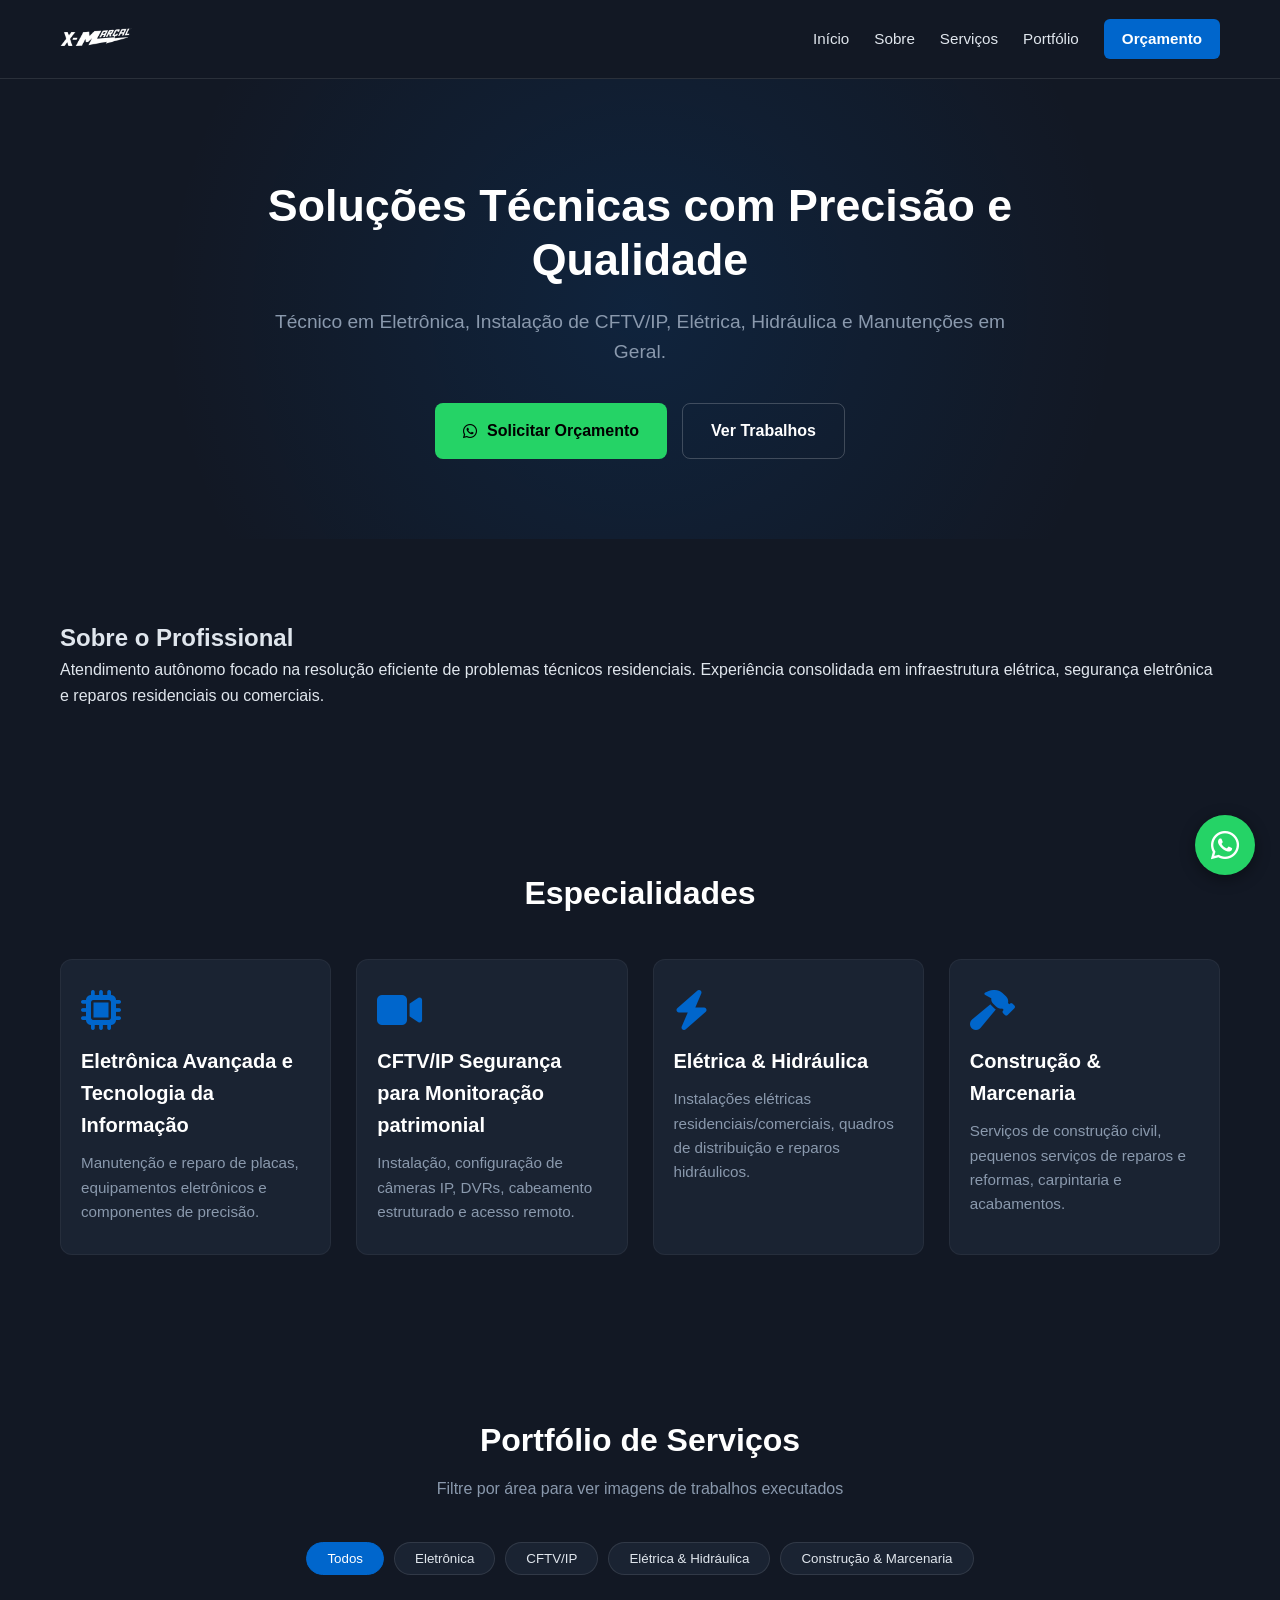
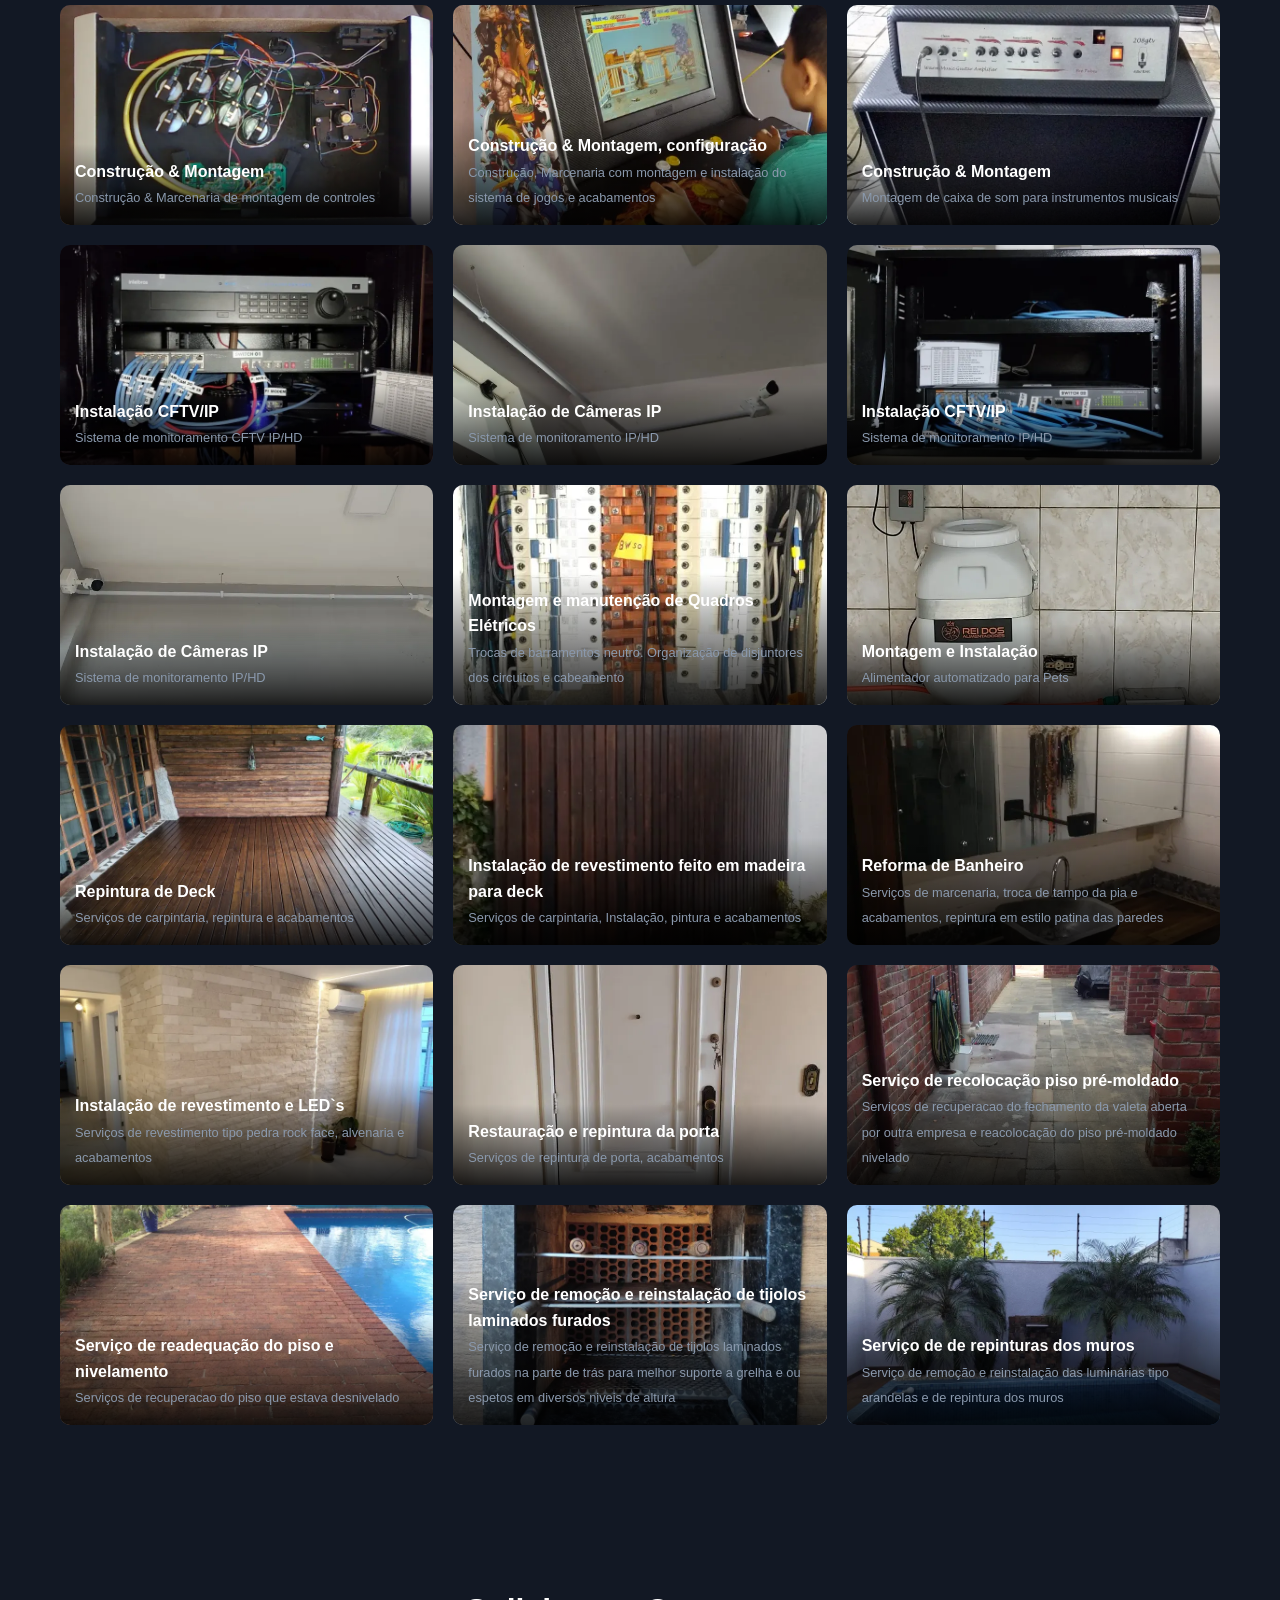
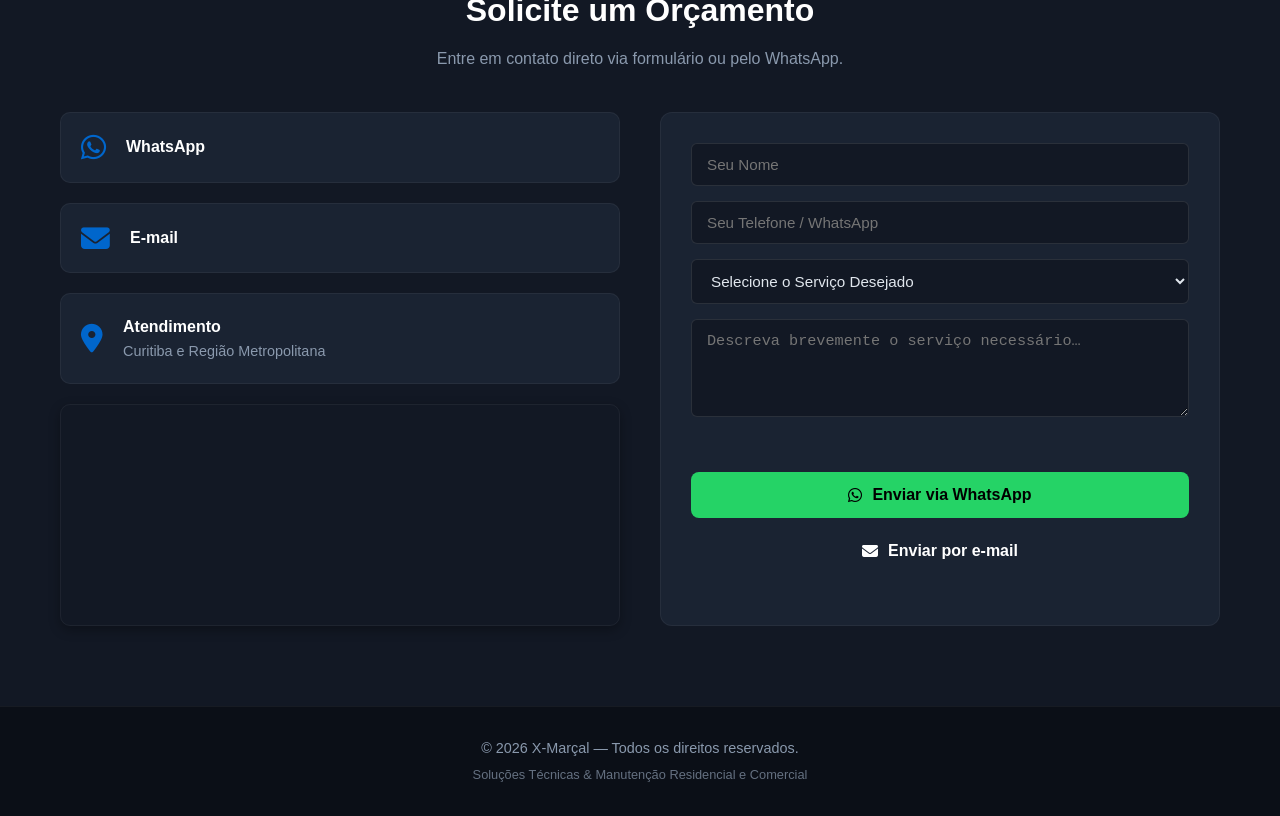
==== commit 25cc989e: "Deploy: Atualiza formulario e otimiza imagens da galeria cirleno/meu-portfolio-cvm-html5-v1@e2de42a9" ====
--- a/index.html
+++ b/index.html
@@ -1 +1 @@
-<!doctype html><html class=no-js lang=pt-BR><head><meta charset=utf-8><meta name=viewport content="width=device-width,initial-scale=1"><meta name=color-scheme content=dark><meta name=referrer content=strict-origin-when-cross-origin><meta http-equiv=Content-Security-Policy content="default-src 'self'; script-src 'self'; style-src 'self' https://cdnjs.cloudflare.com; font-src 'self' https://cdnjs.cloudflare.com; img-src 'self' data:; connect-src 'self'; frame-src https://www.google.com; object-src 'none'; base-uri 'self'; form-action 'self'; upgrade-insecure-requests"><title>X-Marçal - Técnico em Eletrônica, CFTV, Elétrica e Manutenção</title><meta name=description content="Técnico em Eletrônica, CFTV/IP, Elétrica, Hidráulica e Manutenção em Curitiba, Campo Largo e região. Solicite orçamento pelo WhatsApp."><meta name=keywords content="Técnico em Eletrônica, CFTV IP, Elétrica Residencial, Manutenção Hidráulica, Campo Largo, Curitiba, X-Marçal"><meta name=author content="X-Marçal Técnico"><meta name=robots content="index, follow"><link rel=canonical href=https://xmarcaltecnico.github.io/><meta property=og:type content=website><meta property=og:url content=https://xmarcaltecnico.github.io/><meta property=og:title content="X-Marçal Técnico — Soluções Técnicas com Precisão"><meta property=og:description content="Técnico em Eletrônica, CFTV/IP, Elétrica, Hidráulica e Manutenção em Curitiba, Campo Largo e região."><meta property=og:image content=https://xmarcaltecnico.github.io/img/og-image.jpg><meta property=og:image:type content=image/jpeg><meta property=og:image:width content=1200><meta property=og:image:height content=630><meta property=og:image:alt content="Portfólio de serviços do técnico X-Marçal — instalações elétricas, CFTV/IP e acabamentos"><meta property=og:locale content=pt_BR><meta property=og:site_name content="X-Marçal Técnico"><meta name=twitter:card content=summary_large_image><meta name=twitter:title content="X-Marçal Técnico — Soluções Técnicas com Precisão"><meta name=twitter:description content="Técnico em Eletrônica, CFTV/IP, Elétrica, Hidráulica e Manutenção em Curitiba, Campo Largo e região."><meta name=twitter:image content=https://xmarcaltecnico.github.io/img/og-image.jpg><link rel=preconnect href=https://cdnjs.cloudflare.com crossorigin><link rel=stylesheet href=https://cdnjs.cloudflare.com/ajax/libs/font-awesome/6.4.0/css/all.min.css integrity="sha512-iecdLmaskl7CVkqkXNQ/ZH/XLlvWZOJyj7Yy7tcenmpD1ypASozpmT/E0iPtmFIB46ZmdtAc9eNBvH0H/ZpiBw==" crossorigin=anonymous referrerpolicy=no-referrer><link rel=stylesheet href=css/style.css><link rel=icon href=favicon.ico sizes=any><link rel=icon href=icon.svg type=image/svg+xml><link rel=apple-touch-icon href=icon.png><link rel=manifest href=site.webmanifest><meta name=theme-color content=#121824><script type=application/ld+json>{"@context":"https://schema.org","@type":"LocalBusiness","name":"X-Marçal Técnico","description":"Técnico em Eletrônica, CFTV/IP, Elétrica, Hidráulica e Manutenção Residencial e Comercial.","areaServed":["Curitiba","Campo Largo","Região Metropolitana de Curitiba"],"image":"https://xmarcaltecnico.github.io/img/logo.png"}</script></head><body><a class=skip-link href=#conteudo>Pular para o conteúdo</a><header class=header><div class="container nav-container"><a href=#home class=logo><img src=img/logo.png alt="X-Marçal Técnico" class=logo-img width=58 height=58> </a><button type=button class=nav-toggle aria-label="Abrir menu" aria-expanded=false aria-controls=nav-menu><i class="fas fa-bars nav-toggle-icon nav-toggle-bars" aria-hidden=true></i> <i class="fas fa-xmark nav-toggle-icon nav-toggle-close" aria-hidden=true></i></button><nav class=nav-menu id=nav-menu aria-label="Menu principal"><a href=#home>Início</a> <a href=#sobre>Sobre</a> <a href=#servicos>Serviços</a> <a href=#galeria>Portfólio</a> <a href=#contato class=btn-nav>Orçamento</a><div class=mobile-menu-footer><img src=img/logo.png alt="X-Marçal Técnico Logo" class=mobile-menu-logo width=240 height=154></div></nav></div></header><div class=nav-overlay id=nav-overlay></div><main id=conteudo><section class=hero id=home><div class="container hero-content"><h1>Soluções Técnicas com Precisão e Qualidade</h1><p>Técnico em Eletrônica, Instalação de CFTV/IP, Elétrica, Hidráulica e Manutenções em Geral.<div class=hero-buttons><a data-contact=MAA5ABUAAgAQAFsAQwB7ABIAAgAcAF0AVwAZAG0AeABVAEMAWgBYAF4AbABUAFoACgABAAIA target=_blank rel="noopener noreferrer" class="btn btn-primary" tabindex=0><i class="fab fa-whatsapp" aria-hidden=true></i> Solicitar Orçamento </a><a href=#galeria class="btn btn-secondary">Ver Trabalhos</a></div></div></section><section class=sobre id=sobre><div class=container><h2>Sobre o Profissional</h2><p>Atendimento autônomo focado na resolução eficiente de problemas técnicos residenciais. Experiência consolidada em infraestrutura elétrica, segurança eletrônica e reparos residenciais ou comerciais.</div></section><section class=servicos id=servicos><div class=container><h2 class=section-title>Especialidades</h2><div class=servicos-grid><div class=card-servico><i class="fas fa-microchip"></i><h3>Eletrônica Avançada e Tecnologia da Informação</h3><p>Manutenção e reparo de placas, equipamentos eletrônicos e componentes de precisão.</div><div class=card-servico><i class="fas fa-video"></i><h3>CFTV/IP Segurança para Monitoração patrimonial</h3><p>Instalação, configuração de câmeras IP, DVRs, cabeamento estruturado e acesso remoto.</div><div class=card-servico><i class="fas fa-bolt"></i><h3>Elétrica & Hidráulica</h3><p>Instalações elétricas residenciais/comerciais, quadros de distribuição e reparos hidráulicos.</div><div class=card-servico><i class="fas fa-hammer"></i><h3>Construção & Marcenaria</h3><p>Serviços de construção civil, pequenos serviços de reparos e reformas, carpintaria e acabamentos.</div></div></div></section><section class=galeria id=galeria><div class=container><h2 class=section-title>Portfólio de Serviços</h2><p class=section-subtitle>Filtre por área para ver imagens de trabalhos executados<div class=filtros-galeria><button type=button class="btn-filtro active" data-filter=todos aria-pressed=true>Todos</button> <button type=button class=btn-filtro data-filter=eletronica aria-pressed=false>Eletrônica</button> <button type=button class=btn-filtro data-filter=cftv aria-pressed=false>CFTV/IP</button> <button type=button class=btn-filtro data-filter=eletrica aria-pressed=false>Elétrica & Hidráulica</button> <button type=button class=btn-filtro data-filter=obras aria-pressed=false>Construção & Marcenaria</button></div><div class=galeria-grid><div class="item-galeria eletronica"><button type=button class=item-galeria-btn aria-label="Ampliar imagem: Controle Arcade"><img src=img/Eletronica/Imagem0166.webp alt="Controle Arcade" loading=lazy width=1152 height=864></button><div class=item-info><h4>Construção & Montagem</h4><span>Construção & Marcenaria de montagem de controles</span></div></div><div class="item-galeria eletronica"><button type=button class=item-galeria-btn aria-label="Ampliar imagem: Bartop"><img src=img/Eletronica/IMG_20200501_133817cwb.webp alt=Bartop loading=lazy width=2317 height=3387></button><div class=item-info><h4>Construção & Montagem, configuração</h4><span>Construção, Marcenaria com montagem e instalação do sistema de jogos e acabamentos</span></div></div><div class="item-galeria eletronica"><button type=button class=item-galeria-btn aria-label="Ampliar imagem: Montagem de cabeçote e caixa passiva"><img src=img/Eletronica/IMG_20190406_174044.webp alt="Montagem de cabeçote e caixa passiva" loading=lazy width=1200 height=961></button><div class=item-info><h4>Construção & Montagem</h4><span>Montagem de caixa de som para instrumentos musicais</span></div></div><div class="item-galeria cftv"><button type=button class=item-galeria-btn aria-label="Ampliar imagem: Instalação CFTV"><img src=img/Peabiru/IMG_20220630_164121.webp alt="Instalação CFTV" loading=lazy width=1195 height=896></button><div class=item-info><h4>Instalação CFTV/IP</h4><span>Sistema de monitoramento CFTV IP/HD</span></div></div><div class="item-galeria cftv"><button type=button class=item-galeria-btn aria-label="Ampliar imagem: Instalação CFTV"><img src=img/Peabiru/IMG_20220603_134316.webp alt="Instalação CFTV" loading=lazy width=1200 height=827></button><div class=item-info><h4>Instalação de Câmeras IP</h4><span>Sistema de monitoramento IP/HD</span></div></div><div class="item-galeria cftv"><button type=button class=item-galeria-btn aria-label="Ampliar imagem: Instalação CFTV"><img src=img/Peabiru/IMG_20220629_201837.webp alt="Instalação CFTV" loading=lazy width=1200 height=675></button><div class=item-info><h4>Instalação CFTV/IP</h4><span>Sistema de monitoramento IP/HD</span></div></div><div class="item-galeria cftv"><button type=button class=item-galeria-btn aria-label="Ampliar imagem: Instalação CFTV"><img src=img/Peabiru/IMG_20220601_144236.webp alt="Instalação CFTV" loading=lazy width=1200 height=643></button><div class=item-info><h4>Instalação de Câmeras IP</h4><span>Sistema de monitoramento IP/HD</span></div></div><div class="item-galeria eletrica"><button type=button class=item-galeria-btn aria-label="Ampliar imagem: Quadro Elétrico"><img src=img/Curitiba/IMG_20260117_105743qdcaT.webp alt="Quadro Elétrico" loading=lazy width=681 height=1200></button><div class=item-info><h4>Montagem e manutenção de Quadros Elétricos</h4><span>Trocas de barramentos neutro. Organização de disjuntores dos circuitos e cabeamento</span></div></div><div class="item-galeria eletrica"><button type=button class=item-galeria-btn aria-label="Ampliar imagem: Alimentador Automatizado"><img src=img/Peabiru/IMG_20220716_123110.webp alt="Alimentador Automatizado" loading=lazy width=1107 height=1200></button><div class=item-info><h4>Montagem e Instalação</h4><span>Alimentador automatizado para Pets</span></div></div><div class="item-galeria obras"><button type=button class=item-galeria-btn aria-label="Ampliar imagem: Serviço de Marcenaria & Acabamentos"><img src=img/Florianópolis/IMG_20250424_154810flps.webp alt="Serviço de Marcenaria & Acabamentos" loading=lazy width=1200 height=900></button><div class=item-info><h4>Repintura de Deck</h4><span>Serviços de carpintaria, repintura e acabamentos</span></div></div><div class="item-galeria obras"><button type=button class=item-galeria-btn aria-label="Ampliar imagem: Serviço de Marcenaria"><img src=img/Curitiba/IMG_20201208_185533.webp alt="Serviço de Marcenaria" loading=lazy width=1200 height=900></button><div class=item-info><h4>Instalação de revestimento feito em madeira para deck</h4><span>Serviços de carpintaria, Instalação, pintura e acabamentos</span></div></div><div class="item-galeria obras"><button type=button class=item-galeria-btn aria-label="Ampliar imagem: Serviço de Marcenaria"><img src=img/Perth/IMG_5691.webp alt="Serviço de Marcenaria" loading=lazy width=900 height=1200></button><div class=item-info><h4>Reforma de Banheiro</h4><span>Serviços de marcenaria, troca de tampo da pia e acabamentos, repintura em estilo patina das paredes</span></div></div><div class="item-galeria obras"><button type=button class=item-galeria-btn aria-label="Ampliar imagem: Serviço de Acabamento"><img src=img/Curitiba/IMG_20260414_162916.webp alt="Serviço de Acabamento" loading=lazy width=1200 height=900></button><div class=item-info><h4>Instalação de revestimento e LED`s</h4><span>Serviços de revestimento tipo pedra rock face, alvenaria e acabamentos</span></div></div><div class="item-galeria obras"><button type=button class=item-galeria-btn aria-label="Ampliar imagem: Serviço de Marcenaria"><img src=img/Curitiba/IMG_20260330_140956.webp alt="Serviço de Marcenaria" loading=lazy width=900 height=1200></button><div class=item-info><h4>Restauração e repintura da porta</h4><span>Serviços de repintura de porta, acabamentos</span></div></div><div class="item-galeria obras"><button type=button class=item-galeria-btn aria-label="Ampliar imagem: Serviço de recolocação piso pré-moldado"><img src=img/Perth/IMG_4236.webp alt="Serviço de recolocação piso pré-moldado" loading=lazy width=2448 height=3264></button><div class=item-info><h4>Serviço de recolocação piso pré-moldado</h4><span>Serviços de recuperacao do fechamento da valeta aberta por outra empresa e reacolocação do piso pré-moldado nivelado</span></div></div><div class="item-galeria obras"><button type=button class=item-galeria-btn aria-label="Ampliar imagem: Serviço de readequação do piso e nivelamento"><img src=img/Perth/IMG_5399.webp alt="Serviço de readequação do piso e nivelamento" loading=lazy width=3264 height=2448></button><div class=item-info><h4>Serviço de readequação do piso e nivelamento</h4><span>Serviços de recuperacao do piso que estava desnivelado</span></div></div><div class="item-galeria obras"><button type=button class=item-galeria-btn aria-label="Ampliar imagem: Serviço de readequação Churrasqueira"><img src=img/Praia_de_Leste/IMG_20260725_144948pts.webp alt="Serviço de readequação Churrasqueira" loading=lazy width=2607 height=2626></button><div class=item-info><h4>Serviço de remoção e reinstalação de tijolos laminados furados</h4><span>Serviço de remoção e reinstalação de tijolos laminados furados na parte de trás para melhor suporte a grelha e ou espetos em diversos niveis de altura</span></div></div><div class="item-galeria obras"><button type=button class=item-galeria-btn aria-label="Ampliar imagem: Serviço de repintura dos muros"><img src=img/Praia_de_Leste/IMG_20260725_145051pts.webp alt="Serviço de repintura dos muros" loading=lazy width=4080 height=3060></button><div class=item-info><h4>Serviço de de repinturas dos muros</h4><span>Serviço de remoção e reinstalação das luminárias tipo arandelas e de repintura dos muros</span></div></div></div></div></section><section class=contato id=contato><div class=container><h2 class=section-title>Solicite um Orçamento</h2><p class=section-subtitle>Entre em contato direto via formulário ou pelo WhatsApp.<div class=contato-grid><div class=contato-info><a class=info-card data-contact=MAA5ABUAAgAQAFsAQwB7ABIAAgAcAF0AVwAZAG0AeABVAEMAWgBYAF4AbABUAFoACgABAAIACQAsACgAGQAGAF4ALgAAAHEAJgBQABcAcQADABcAfQB/AFEANQAMABIAGAA1ABcACgBTABUAAAAGADwAKABEAEAAUwASAAMAOAAMAAAAWwBEAFMARAB9AH8AUQAHAA4ARABeAGQACgARABcAcwABABMAGQB6AAAAHwAGAA8AGAA7AEsA target=_blank rel="noopener noreferrer"><i class="fab fa-whatsapp" aria-hidden=true></i><div><h4>WhatsApp</h4></div></a><a class=info-card data-contact="[base64]" tabindex=0><i class="fas fa-envelope" aria-hidden=true></i><div><h4>E-mail</h4></div></a><div class=info-card><i class="fas fa-map-marker-alt" aria-hidden=true></i><div><h4>Atendimento</h4><p>Curitiba e Região Metropolitana</div></div><div class=map-container><iframe src="https://www.google.com/maps/embed?pb=!1m18!1m12!1m3!1d115205.52627932626!2d-49.5786851!3d-25.4526678!2m3!1f0!2f0!3f0!3m2!1i1024!2i768!4f13.1!3m3!1m2!1s0x94dce192df425881%3A0x581666499ca30c71!2sCuritiba%20-%20PR!5e0!3m2!1spt-BR!2sbr!4v1700000000000!5m2!1spt-BR!2sbr" width=100% height=180 title="Mapa da região de Curitiba e Campo Largo" allowfullscreen loading=lazy referrerpolicy=no-referrer-when-downgrade></iframe></div></div><form class=contato-form id=formContato novalidate><div class=form-group><label for=nome class=visually-hidden>Seu Nome</label> <input id=nome name=nome placeholder="Seu Nome" autocomplete=name required maxlength=80 aria-describedby=formFeedback></div><div class=form-group><label for=telefone class=visually-hidden>Seu Telefone / WhatsApp</label> <input type=tel id=telefone name=telefone placeholder="Seu Telefone / WhatsApp" autocomplete=tel required aria-describedby=formFeedback></div><div class=form-group><label for=servico class=visually-hidden>Serviço Desejado</label> <select id=servico name=servico required aria-describedby=formFeedback><option value disabled selected>Selecione o Serviço Desejado<option value=eletronica>Eletrônica<option value=cftv>Segurança CFTV/IP<option value=eletrica>Elétrica / Hidráulica<option value=obras>Construção & Marcenaria<option value=outro>Outro / Manutenção Geral</select></div><div class=form-group><label for=mensagem class=visually-hidden>Descrição do serviço</label> <textarea id=mensagem name=mensagem rows=4 placeholder="Descreva brevemente o serviço necessário…" required maxlength=1000 aria-describedby=formFeedback></textarea></div><p class=form-feedback id=formFeedback role=status aria-live=polite><div class=form-actions><button type=submit class="btn btn-primary btn-block" data-canal=whatsapp><i class="fab fa-whatsapp" aria-hidden=true></i> Enviar via WhatsApp</button> <button type=submit class="btn btn-secondary btn-block" data-canal=email><i class="fas fa-envelope" aria-hidden=true></i> Enviar por e-mail</button></div></form></div></div></section></main><footer class=footer><div class="container footer-content"><p>© 2026 X-Marçal — Todos os direitos reservados.<p class=footer-sub>Soluções Técnicas & Manutenção Residencial e Comercial</div></footer><a data-contact=MAA5ABUAAgAQAFsAQwB7ABIAAgAcAF0AVwAZAG0AeABVAEMAWgBYAF4AbABUAFoACgABAAIACQAsACgAGQAGAF4ALgAAAHEAJgBQABcAcQADABcAfQB/AFEANQAMABIAGAA1ABcACgBTABUAAAAGADwAKABEAEAAUwASAAMAOAAMAAAAWwBEAFMARAB9AH8AUQAHAA4ARABeAGQACgARABcAcwABABMAGQB6AAAAHwAGAA8AGAA7AEsA target=_blank rel="noopener noreferrer" class=whatsapp-float aria-label="Atendimento via WhatsApp" tabindex=0><i class="fab fa-whatsapp" aria-hidden=true></i></a><div id=image-modal class=image-modal role=dialog aria-modal=true aria-labelledby=modal-caption hidden><button type=button class=modal-close aria-label="Fechar imagem">×</button> <img class=modal-content id=modal-img alt><p id=modal-caption class=modal-caption></div><script src=js/script.js defer></script></body></html>+<!doctype html><html class=no-js lang=pt-BR><head><meta charset=utf-8><meta name=viewport content="width=device-width,initial-scale=1"><meta name=color-scheme content=dark><meta name=referrer content=strict-origin-when-cross-origin><meta http-equiv=Content-Security-Policy content="default-src 'self'; script-src 'self'; style-src 'self' https://cdnjs.cloudflare.com; font-src 'self' https://cdnjs.cloudflare.com; img-src 'self' data:; connect-src 'self'; frame-src https://www.google.com; object-src 'none'; base-uri 'self'; form-action 'self'; upgrade-insecure-requests"><title>X-Marçal - Técnico em Eletrônica, CFTV, Elétrica e Manutenção</title><meta name=description content="Técnico em Eletrônica, CFTV/IP, Elétrica, Hidráulica e Manutenção em Curitiba, Campo Largo e região. Solicite orçamento pelo WhatsApp."><meta name=keywords content="Técnico em Eletrônica, CFTV IP, Elétrica Residencial, Manutenção Hidráulica, Campo Largo, Curitiba, X-Marçal"><meta name=author content="X-Marçal Técnico"><meta name=robots content="index, follow"><link rel=canonical href=https://xmarcaltecnico.github.io/><meta property=og:type content=website><meta property=og:url content=https://xmarcaltecnico.github.io/><meta property=og:title content="X-Marçal Técnico — Soluções Técnicas com Precisão"><meta property=og:description content="Técnico em Eletrônica, CFTV/IP, Elétrica, Hidráulica e Manutenção em Curitiba, Campo Largo e região."><meta property=og:image content=https://xmarcaltecnico.github.io/img/og-image.jpg><meta property=og:image:type content=image/jpeg><meta property=og:image:width content=1200><meta property=og:image:height content=630><meta property=og:image:alt content="Portfólio de serviços do técnico X-Marçal — instalações elétricas, CFTV/IP e acabamentos"><meta property=og:locale content=pt_BR><meta property=og:site_name content="X-Marçal Técnico"><meta name=twitter:card content=summary_large_image><meta name=twitter:title content="X-Marçal Técnico — Soluções Técnicas com Precisão"><meta name=twitter:description content="Técnico em Eletrônica, CFTV/IP, Elétrica, Hidráulica e Manutenção em Curitiba, Campo Largo e região."><meta name=twitter:image content=https://xmarcaltecnico.github.io/img/og-image.jpg><link rel=preconnect href=https://cdnjs.cloudflare.com crossorigin><link rel=stylesheet href=https://cdnjs.cloudflare.com/ajax/libs/font-awesome/6.4.0/css/all.min.css integrity="sha512-iecdLmaskl7CVkqkXNQ/ZH/XLlvWZOJyj7Yy7tcenmpD1ypASozpmT/E0iPtmFIB46ZmdtAc9eNBvH0H/ZpiBw==" crossorigin=anonymous referrerpolicy=no-referrer><link rel=stylesheet href=css/style.css><link rel=icon href=favicon.ico sizes=any><link rel=icon href=icon.svg type=image/svg+xml><link rel=apple-touch-icon href=icon.png><link rel=manifest href=site.webmanifest><meta name=theme-color content=#121824><script type=application/ld+json>{"@context":"https://schema.org","@type":"LocalBusiness","name":"X-Marçal Técnico","description":"Técnico em Eletrônica, CFTV/IP, Elétrica, Hidráulica e Manutenção Residencial e Comercial.","areaServed":["Curitiba","Campo Largo","Região Metropolitana de Curitiba"],"image":"https://xmarcaltecnico.github.io/img/logo.png"}</script></head><body><a class=skip-link href=#conteudo>Pular para o conteúdo</a><header class=header><div class="container nav-container"><a href=#home class=logo><img src=img/logo.png alt="X-Marçal Técnico" class=logo-img width=58 height=58> </a><button type=button class=nav-toggle aria-label="Abrir menu" aria-expanded=false aria-controls=nav-menu><i class="fas fa-bars nav-toggle-icon nav-toggle-bars" aria-hidden=true></i> <i class="fas fa-xmark nav-toggle-icon nav-toggle-close" aria-hidden=true></i></button><nav class=nav-menu id=nav-menu aria-label="Menu principal"><a href=#home>Início</a> <a href=#sobre>Sobre</a> <a href=#servicos>Serviços</a> <a href=#galeria>Portfólio</a> <a href=#contato class=btn-nav>Orçamento</a><div class=mobile-menu-footer><img src=img/logo.png alt="X-Marçal Técnico Logo" class=mobile-menu-logo width=240 height=154></div></nav></div></header><div class=nav-overlay id=nav-overlay></div><main id=conteudo><section class=hero id=home><div class="container hero-content"><h1>Soluções Técnicas com Precisão e Qualidade</h1><p>Técnico em Eletrônica, Instalação de CFTV/IP, Elétrica, Hidráulica e Manutenções em Geral.<div class=hero-buttons><a data-contact=MAA5ABUAAgAQAFsAQwB7ABIAAgAcAF0AVwAZAG0AeABVAEMAWgBYAF4AbABUAFoACgABAAIA target=_blank rel="noopener noreferrer" class="btn btn-primary" tabindex=0><i class="fab fa-whatsapp" aria-hidden=true></i> Solicitar Orçamento </a><a href=#galeria class="btn btn-secondary">Ver Trabalhos</a></div></div></section><section class=sobre id=sobre><div class=container><h2>Sobre o Profissional</h2><p>Atendimento autônomo focado na resolução eficiente de problemas técnicos residenciais. Experiência consolidada em infraestrutura elétrica, segurança eletrônica e reparos residenciais ou comerciais.</div></section><section class=servicos id=servicos><div class=container><h2 class=section-title>Especialidades</h2><div class=servicos-grid><div class=card-servico><i class="fas fa-microchip"></i><h3>Eletrônica Avançada e Tecnologia da Informação</h3><p>Manutenção e reparo de placas, equipamentos eletrônicos e componentes de precisão.</div><div class=card-servico><i class="fas fa-video"></i><h3>CFTV/IP Segurança para Monitoração patrimonial</h3><p>Instalação, configuração de câmeras IP, DVRs, cabeamento estruturado e acesso remoto.</div><div class=card-servico><i class="fas fa-bolt"></i><h3>Elétrica & Hidráulica</h3><p>Instalações elétricas residenciais/comerciais, quadros de distribuição e reparos hidráulicos.</div><div class=card-servico><i class="fas fa-hammer"></i><h3>Construção & Marcenaria</h3><p>Serviços de construção civil, pequenos serviços de reparos e reformas, carpintaria e acabamentos.</div></div></div></section><section class=galeria id=galeria><div class=container><h2 class=section-title>Portfólio de Serviços</h2><p class=section-subtitle>Filtre por área para ver imagens de trabalhos executados<div class=filtros-galeria><button type=button class="btn-filtro active" data-filter=todos aria-pressed=true>Todos</button> <button type=button class=btn-filtro data-filter=eletronica aria-pressed=false>Eletrônica</button> <button type=button class=btn-filtro data-filter=cftv aria-pressed=false>CFTV/IP</button> <button type=button class=btn-filtro data-filter=eletrica aria-pressed=false>Elétrica & Hidráulica</button> <button type=button class=btn-filtro data-filter=obras aria-pressed=false>Construção & Marcenaria</button></div><div class=galeria-grid><div class="item-galeria eletronica"><button type=button class=item-galeria-btn aria-label="Ampliar imagem: Controle Arcade"><img src=img/generated/thumbs/Eletronica/Imagem0166.webp data-source=img/Eletronica/Imagem0166.webp data-full=img/generated/full/Eletronica/Imagem0166.webp alt="Controle Arcade" loading=lazy width=1152 height=864></button><div class=item-info><h4>Construção & Montagem</h4><span>Construção & Marcenaria de montagem de controles</span></div></div><div class="item-galeria eletronica"><button type=button class=item-galeria-btn aria-label="Ampliar imagem: Bartop"><img src=img/generated/thumbs/Eletronica/IMG_20200501_133817cwb.webp data-source=img/Eletronica/IMG_20200501_133817cwb.webp data-full=img/generated/full/Eletronica/IMG_20200501_133817cwb.webp alt=Bartop loading=lazy width=2317 height=3387></button><div class=item-info><h4>Construção & Montagem, configuração</h4><span>Construção, Marcenaria com montagem e instalação do sistema de jogos e acabamentos</span></div></div><div class="item-galeria eletronica"><button type=button class=item-galeria-btn aria-label="Ampliar imagem: Montagem de cabeçote e caixa passiva"><img src=img/generated/thumbs/Eletronica/IMG_20190406_174044.webp data-source=img/Eletronica/IMG_20190406_174044.webp data-full=img/generated/full/Eletronica/IMG_20190406_174044.webp alt="Montagem de cabeçote e caixa passiva" loading=lazy width=1200 height=961></button><div class=item-info><h4>Construção & Montagem</h4><span>Montagem de caixa de som para instrumentos musicais</span></div></div><div class="item-galeria cftv"><button type=button class=item-galeria-btn aria-label="Ampliar imagem: Instalação CFTV"><img src=img/generated/thumbs/Peabiru/IMG_20220630_164121.webp data-source=img/Peabiru/IMG_20220630_164121.webp data-full=img/generated/full/Peabiru/IMG_20220630_164121.webp alt="Instalação CFTV" loading=lazy width=1195 height=896></button><div class=item-info><h4>Instalação CFTV/IP</h4><span>Sistema de monitoramento CFTV IP/HD</span></div></div><div class="item-galeria cftv"><button type=button class=item-galeria-btn aria-label="Ampliar imagem: Instalação CFTV"><img src=img/generated/thumbs/Peabiru/IMG_20220603_134316.webp data-source=img/Peabiru/IMG_20220603_134316.webp data-full=img/generated/full/Peabiru/IMG_20220603_134316.webp alt="Instalação CFTV" loading=lazy width=1200 height=827></button><div class=item-info><h4>Instalação de Câmeras IP</h4><span>Sistema de monitoramento IP/HD</span></div></div><div class="item-galeria cftv"><button type=button class=item-galeria-btn aria-label="Ampliar imagem: Instalação CFTV"><img src=img/generated/thumbs/Peabiru/IMG_20220629_201837.webp data-source=img/Peabiru/IMG_20220629_201837.webp data-full=img/generated/full/Peabiru/IMG_20220629_201837.webp alt="Instalação CFTV" loading=lazy width=1200 height=675></button><div class=item-info><h4>Instalação CFTV/IP</h4><span>Sistema de monitoramento IP/HD</span></div></div><div class="item-galeria cftv"><button type=button class=item-galeria-btn aria-label="Ampliar imagem: Instalação CFTV"><img src=img/generated/thumbs/Peabiru/IMG_20220601_144236.webp data-source=img/Peabiru/IMG_20220601_144236.webp data-full=img/generated/full/Peabiru/IMG_20220601_144236.webp alt="Instalação CFTV" loading=lazy width=1200 height=643></button><div class=item-info><h4>Instalação de Câmeras IP</h4><span>Sistema de monitoramento IP/HD</span></div></div><div class="item-galeria eletrica"><button type=button class=item-galeria-btn aria-label="Ampliar imagem: Quadro Elétrico"><img src=img/generated/thumbs/Curitiba/IMG_20260117_105743qdcaT.webp data-source=img/Curitiba/IMG_20260117_105743qdcaT.webp data-full=img/generated/full/Curitiba/IMG_20260117_105743qdcaT.webp alt="Quadro Elétrico" loading=lazy width=681 height=1200></button><div class=item-info><h4>Montagem e manutenção de Quadros Elétricos</h4><span>Trocas de barramentos neutro. Organização de disjuntores dos circuitos e cabeamento</span></div></div><div class="item-galeria eletrica"><button type=button class=item-galeria-btn aria-label="Ampliar imagem: Alimentador Automatizado"><img src=img/generated/thumbs/Peabiru/IMG_20220716_123110.webp data-source=img/Peabiru/IMG_20220716_123110.webp data-full=img/generated/full/Peabiru/IMG_20220716_123110.webp alt="Alimentador Automatizado" loading=lazy width=1107 height=1200></button><div class=item-info><h4>Montagem e Instalação</h4><span>Alimentador automatizado para Pets</span></div></div><div class="item-galeria obras"><button type=button class=item-galeria-btn aria-label="Ampliar imagem: Serviço de Marcenaria & Acabamentos"><img src=img/generated/thumbs/Florianópolis/IMG_20250424_154810flps.webp data-source=img/Florianópolis/IMG_20250424_154810flps.webp data-full=img/generated/full/Florianópolis/IMG_20250424_154810flps.webp alt="Serviço de Marcenaria & Acabamentos" loading=lazy width=1200 height=900></button><div class=item-info><h4>Repintura de Deck</h4><span>Serviços de carpintaria, repintura e acabamentos</span></div></div><div class="item-galeria obras"><button type=button class=item-galeria-btn aria-label="Ampliar imagem: Serviço de Marcenaria"><img src=img/generated/thumbs/Curitiba/IMG_20201208_185533.webp data-source=img/Curitiba/IMG_20201208_185533.webp data-full=img/generated/full/Curitiba/IMG_20201208_185533.webp alt="Serviço de Marcenaria" loading=lazy width=1200 height=900></button><div class=item-info><h4>Instalação de revestimento feito em madeira para deck</h4><span>Serviços de carpintaria, Instalação, pintura e acabamentos</span></div></div><div class="item-galeria obras"><button type=button class=item-galeria-btn aria-label="Ampliar imagem: Serviço de Marcenaria"><img src=img/generated/thumbs/Perth/IMG_5691.webp data-source=img/Perth/IMG_5691.webp data-full=img/generated/full/Perth/IMG_5691.webp alt="Serviço de Marcenaria" loading=lazy width=900 height=1200></button><div class=item-info><h4>Reforma de Banheiro</h4><span>Serviços de marcenaria, troca de tampo da pia e acabamentos, repintura em estilo patina das paredes</span></div></div><div class="item-galeria obras"><button type=button class=item-galeria-btn aria-label="Ampliar imagem: Serviço de Acabamento"><img src=img/generated/thumbs/Curitiba/IMG_20260414_162916.webp data-source=img/Curitiba/IMG_20260414_162916.webp data-full=img/generated/full/Curitiba/IMG_20260414_162916.webp alt="Serviço de Acabamento" loading=lazy width=1200 height=900></button><div class=item-info><h4>Instalação de revestimento e LED`s</h4><span>Serviços de revestimento tipo pedra rock face, alvenaria e acabamentos</span></div></div><div class="item-galeria obras"><button type=button class=item-galeria-btn aria-label="Ampliar imagem: Serviço de Marcenaria"><img src=img/generated/thumbs/Curitiba/IMG_20260330_140956.webp data-source=img/Curitiba/IMG_20260330_140956.webp data-full=img/generated/full/Curitiba/IMG_20260330_140956.webp alt="Serviço de Marcenaria" loading=lazy width=900 height=1200></button><div class=item-info><h4>Restauração e repintura da porta</h4><span>Serviços de repintura de porta, acabamentos</span></div></div><div class="item-galeria obras"><button type=button class=item-galeria-btn aria-label="Ampliar imagem: Serviço de recolocação piso pré-moldado"><img src=img/generated/thumbs/Perth/IMG_4236.webp data-source=img/Perth/IMG_4236.webp data-full=img/generated/full/Perth/IMG_4236.webp alt="Serviço de recolocação piso pré-moldado" loading=lazy width=2448 height=3264></button><div class=item-info><h4>Serviço de recolocação piso pré-moldado</h4><span>Serviços de recuperacao do fechamento da valeta aberta por outra empresa e reacolocação do piso pré-moldado nivelado</span></div></div><div class="item-galeria obras"><button type=button class=item-galeria-btn aria-label="Ampliar imagem: Serviço de readequação do piso e nivelamento"><img src=img/generated/thumbs/Perth/IMG_5399.webp data-source=img/Perth/IMG_5399.webp data-full=img/generated/full/Perth/IMG_5399.webp alt="Serviço de readequação do piso e nivelamento" loading=lazy width=3264 height=2448></button><div class=item-info><h4>Serviço de readequação do piso e nivelamento</h4><span>Serviços de recuperacao do piso que estava desnivelado</span></div></div><div class="item-galeria obras"><button type=button class=item-galeria-btn aria-label="Ampliar imagem: Serviço de readequação Churrasqueira"><img src=img/generated/thumbs/Praia_de_Leste/IMG_20260725_144948pts.webp data-source=img/Praia_de_Leste/IMG_20260725_144948pts.webp data-full=img/generated/full/Praia_de_Leste/IMG_20260725_144948pts.webp alt="Serviço de readequação Churrasqueira" loading=lazy width=2607 height=2626></button><div class=item-info><h4>Serviço de remoção e reinstalação de tijolos laminados furados</h4><span>Serviço de remoção e reinstalação de tijolos laminados furados na parte de trás para melhor suporte a grelha e ou espetos em diversos niveis de altura</span></div></div><div class="item-galeria obras"><button type=button class=item-galeria-btn aria-label="Ampliar imagem: Serviço de repintura dos muros"><img src=img/generated/thumbs/Praia_de_Leste/IMG_20260725_145051pts.webp data-source=img/Praia_de_Leste/IMG_20260725_145051pts.webp data-full=img/generated/full/Praia_de_Leste/IMG_20260725_145051pts.webp alt="Serviço de repintura dos muros" loading=lazy width=4080 height=3060></button><div class=item-info><h4>Serviço de de repinturas dos muros</h4><span>Serviço de remoção e reinstalação das luminárias tipo arandelas e de repintura dos muros</span></div></div></div></div></section><section class=contato id=contato><div class=container><h2 class=section-title>Solicite um Orçamento</h2><p class=section-subtitle>Entre em contato direto via formulário ou pelo WhatsApp.<div class=contato-grid><div class=contato-info><a class=info-card data-contact=MAA5ABUAAgAQAFsAQwB7ABIAAgAcAF0AVwAZAG0AeABVAEMAWgBYAF4AbABUAFoACgABAAIACQAsACgAGQAGAF4ALgAAAHEAJgBQABcAcQADABcAfQB/AFEANQAMABIAGAA1ABcACgBTABUAAAAGADwAKABEAEAAUwASAAMAOAAMAAAAWwBEAFMARAB9AH8AUQAHAA4ARABeAGQACgARABcAcwABABMAGQB6AAAAHwAGAA8AGAA7AEsA target=_blank rel="noopener noreferrer"><i class="fab fa-whatsapp" aria-hidden=true></i><div><h4>WhatsApp</h4></div></a><a class=info-card data-contact="[base64]" tabindex=0><i class="fas fa-envelope" aria-hidden=true></i><div><h4>E-mail</h4></div></a><div class=info-card><i class="fas fa-map-marker-alt" aria-hidden=true></i><div><h4>Atendimento</h4><p>Curitiba e Região Metropolitana</div></div><div class=map-container><iframe src="https://www.google.com/maps/embed?pb=!1m18!1m12!1m3!1d115205.52627932626!2d-49.5786851!3d-25.4526678!2m3!1f0!2f0!3f0!3m2!1i1024!2i768!4f13.1!3m3!1m2!1s0x94dce192df425881%3A0x581666499ca30c71!2sCuritiba%20-%20PR!5e0!3m2!1spt-BR!2sbr!4v1700000000000!5m2!1spt-BR!2sbr" width=100% height=180 title="Mapa da região de Curitiba e Campo Largo" allowfullscreen loading=lazy referrerpolicy=no-referrer-when-downgrade></iframe></div></div><form class=contato-form id=formContato novalidate><div class=form-group><label for=nome class=visually-hidden>Seu Nome</label> <input id=nome name=nome placeholder="Seu Nome" autocomplete=name required maxlength=80 aria-invalid=false aria-describedby=nome-error><p class=field-error id=nome-error></div><div class=form-group><label for=telefone class=visually-hidden>Seu Telefone / WhatsApp</label> <input type=tel id=telefone name=telefone placeholder="Seu Telefone / WhatsApp" autocomplete=tel inputmode=numeric maxlength=15 pattern=[0-9]* required aria-invalid=false aria-describedby=telefone-error><p class=field-error id=telefone-error></div><div class=form-group><label for=servico class=visually-hidden>Serviço Desejado</label> <select id=servico name=servico required aria-invalid=false aria-describedby=servico-error><option value disabled selected>Selecione o Serviço Desejado<option value=eletronica>Eletrônica<option value=cftv>Segurança CFTV/IP<option value=eletrica>Elétrica / Hidráulica<option value=obras>Construção & Marcenaria<option value=outro>Outro / Manutenção Geral</select><p class=field-error id=servico-error></div><div class=form-group><label for=mensagem class=visually-hidden>Descrição do serviço</label> <textarea id=mensagem name=mensagem rows=4 minlength=10 placeholder="Descreva brevemente o serviço necessário…" required maxlength=1000 aria-invalid=false aria-describedby=mensagem-error></textarea><p class=field-error id=mensagem-error></div><p class=form-feedback id=formFeedback role=status aria-live=polite aria-atomic=true><div class=form-actions><button type=submit class="btn btn-primary btn-block" data-canal=whatsapp><i class="fab fa-whatsapp" aria-hidden=true></i> Enviar via WhatsApp</button> <button type=submit class="btn btn-secondary btn-block" data-canal=email><i class="fas fa-envelope" aria-hidden=true></i> Enviar por e-mail</button></div></form></div></div></section></main><footer class=footer><div class="container footer-content"><p>© 2026 X-Marçal — Todos os direitos reservados.<p class=footer-sub>Soluções Técnicas & Manutenção Residencial e Comercial</div></footer><a data-contact=MAA5ABUAAgAQAFsAQwB7ABIAAgAcAF0AVwAZAG0AeABVAEMAWgBYAF4AbABUAFoACgABAAIACQAsACgAGQAGAF4ALgAAAHEAJgBQABcAcQADABcAfQB/AFEANQAMABIAGAA1ABcACgBTABUAAAAGADwAKABEAEAAUwASAAMAOAAMAAAAWwBEAFMARAB9AH8AUQAHAA4ARABeAGQACgARABcAcwABABMAGQB6AAAAHwAGAA8AGAA7AEsA target=_blank rel="noopener noreferrer" class=whatsapp-float aria-label="Atendimento via WhatsApp" tabindex=0><i class="fab fa-whatsapp" aria-hidden=true></i></a><div id=image-modal class=image-modal role=dialog aria-modal=true aria-labelledby=modal-caption hidden><button type=button class=modal-close aria-label="Fechar imagem">×</button> <img class=modal-content id=modal-img alt><p id=modal-caption class=modal-caption></div><script src=js/script.js defer></script></body></html>
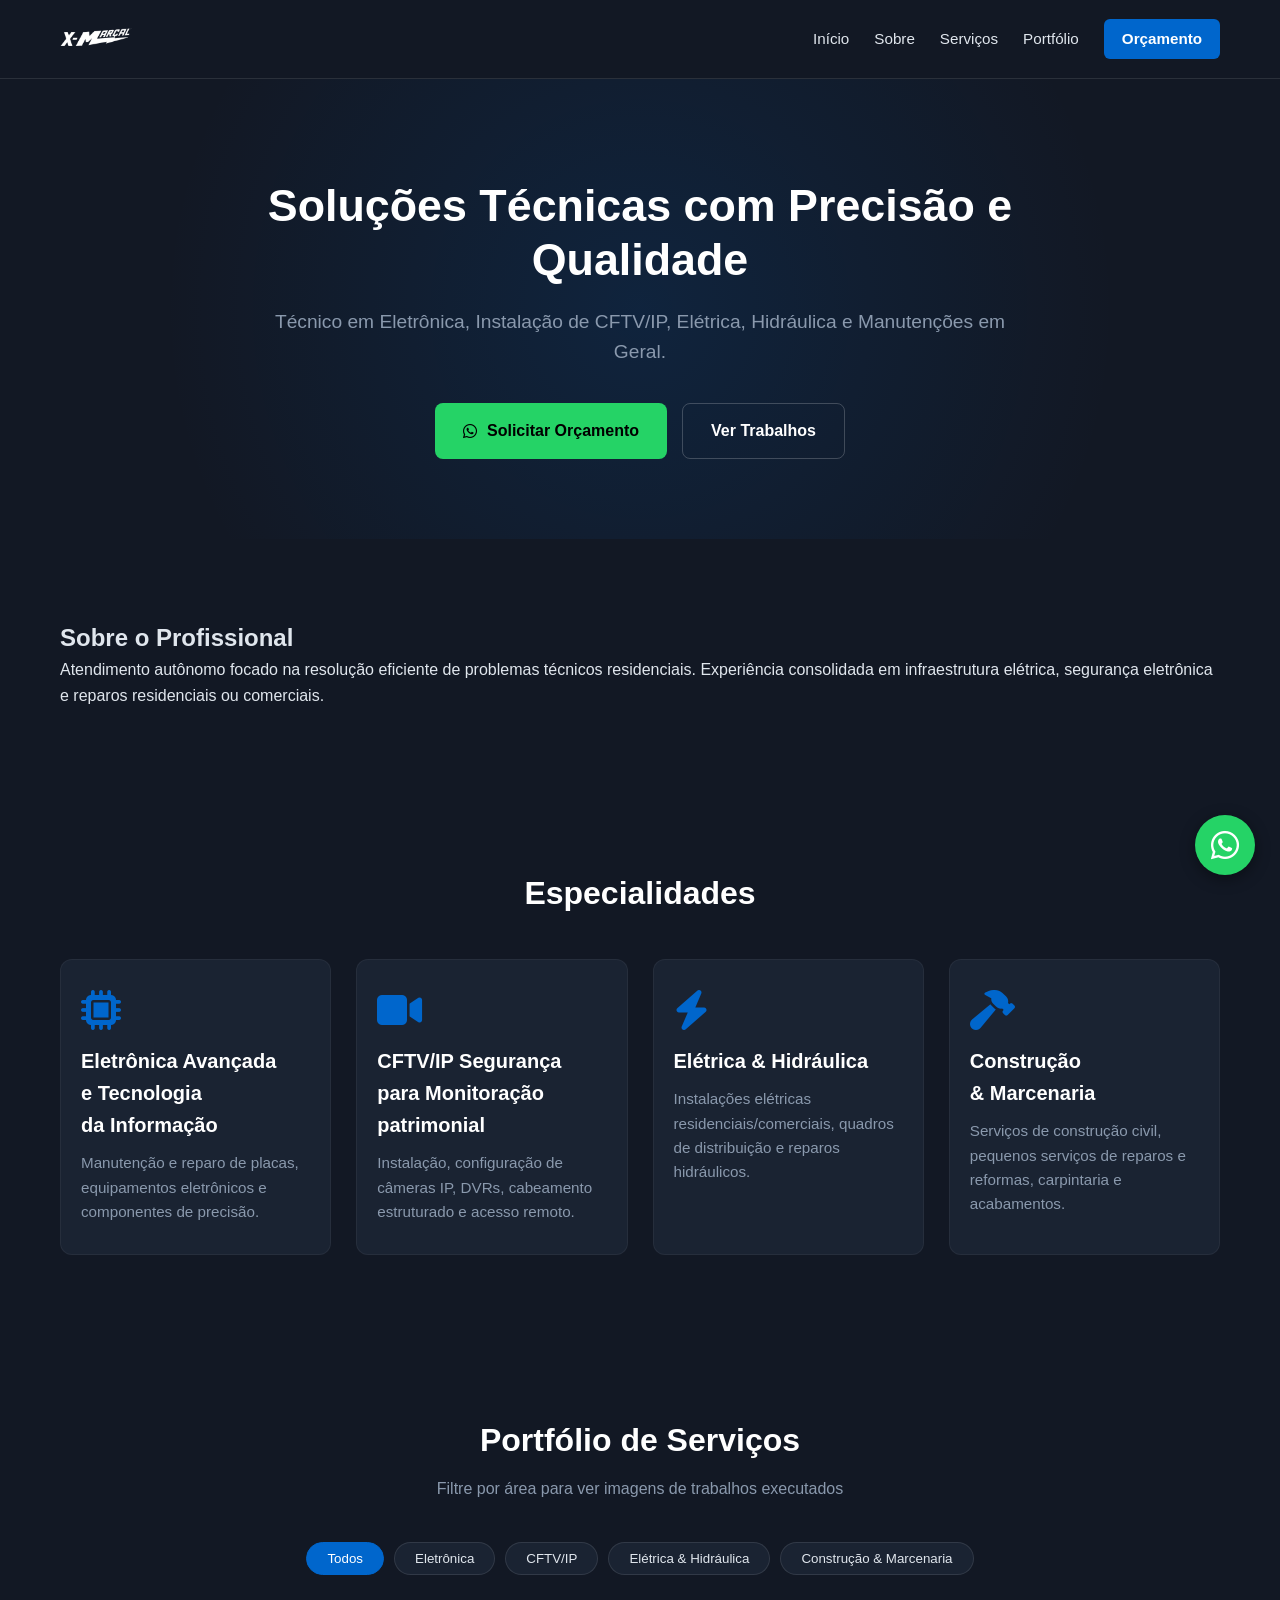
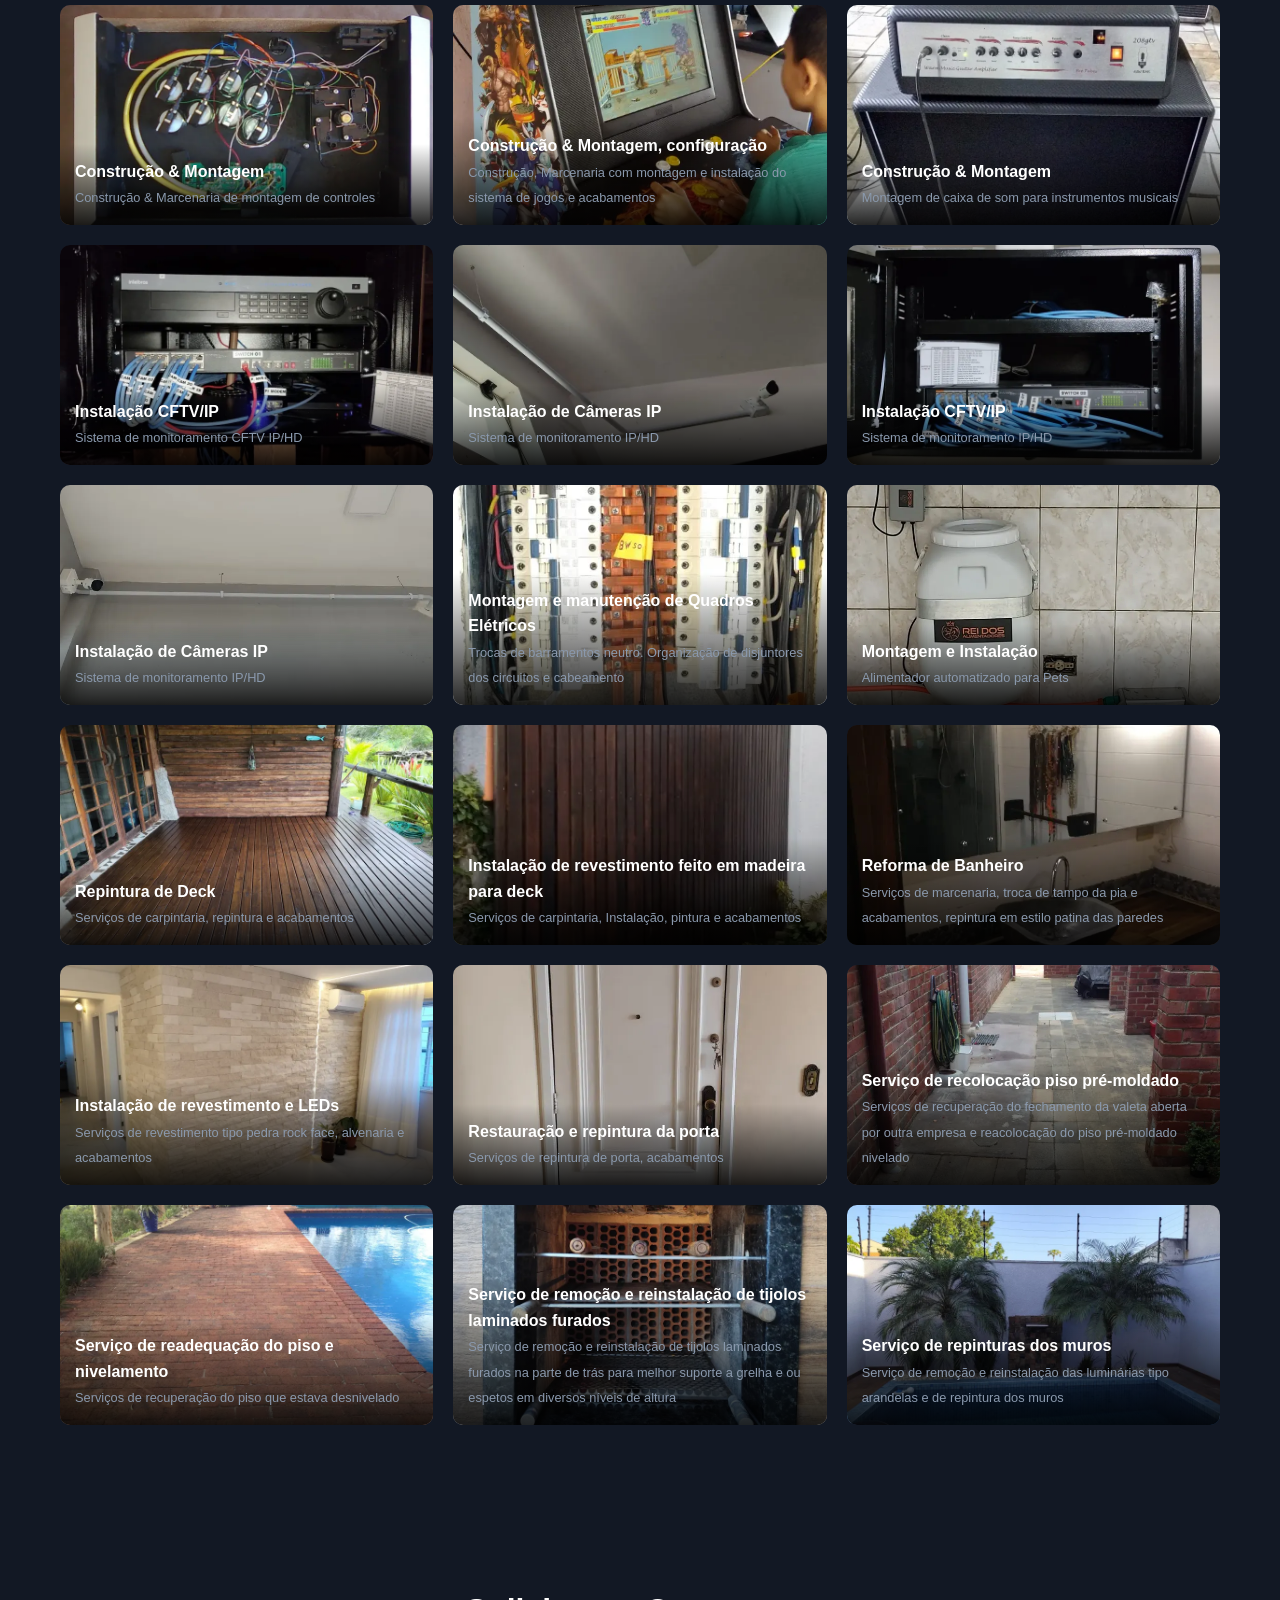
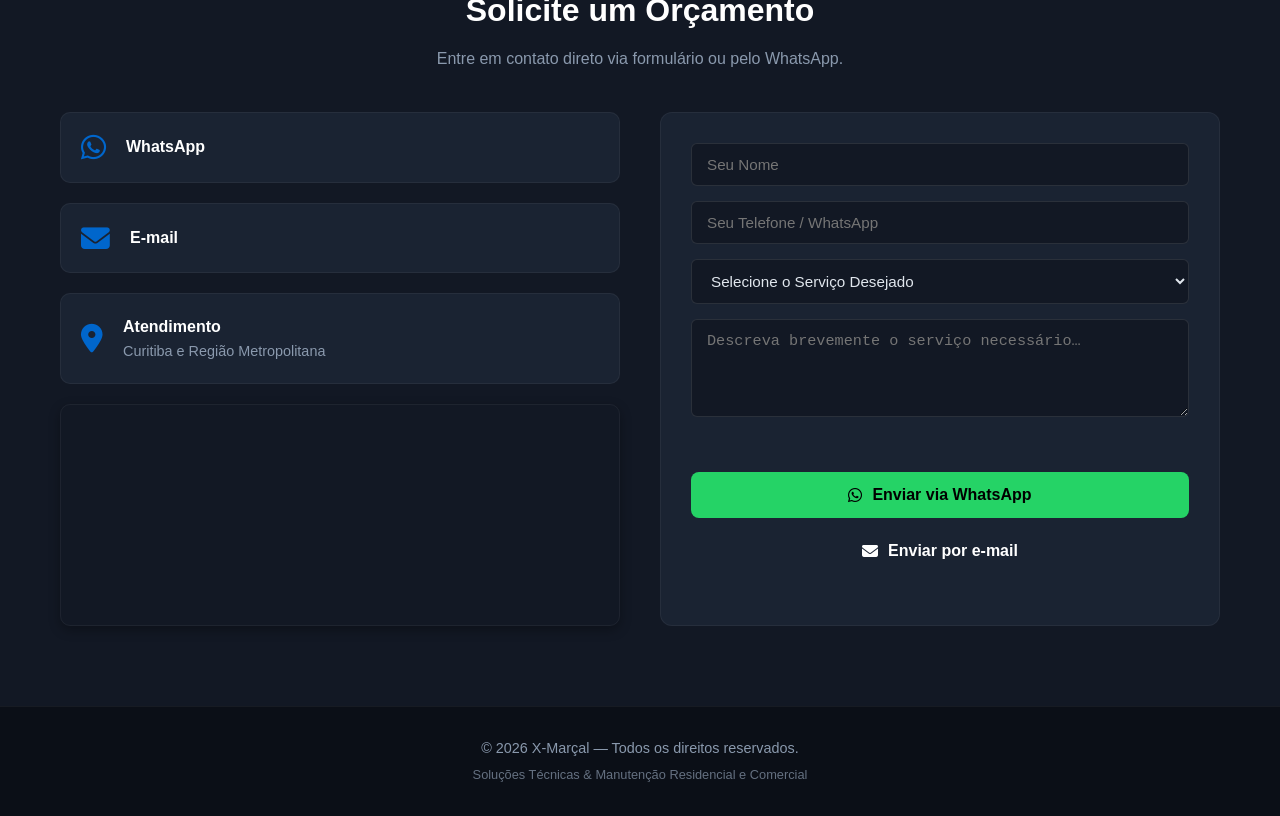
==== commit 57408b23: "Deploy: Atualiza acessibilidade, normaliza CSS e adiciona botao voltar ao topo cirleno/meu-portfolio" ====
--- a/index.html
+++ b/index.html
@@ -1 +1 @@
-<!doctype html><html class=no-js lang=pt-BR><head><meta charset=utf-8><meta name=viewport content="width=device-width,initial-scale=1"><meta name=color-scheme content=dark><meta name=referrer content=strict-origin-when-cross-origin><meta http-equiv=Content-Security-Policy content="default-src 'self'; script-src 'self'; style-src 'self' https://cdnjs.cloudflare.com; font-src 'self' https://cdnjs.cloudflare.com; img-src 'self' data:; connect-src 'self'; frame-src https://www.google.com; object-src 'none'; base-uri 'self'; form-action 'self'; upgrade-insecure-requests"><title>X-Marçal - Técnico em Eletrônica, CFTV, Elétrica e Manutenção</title><meta name=description content="Técnico em Eletrônica, CFTV/IP, Elétrica, Hidráulica e Manutenção em Curitiba, Campo Largo e região. Solicite orçamento pelo WhatsApp."><meta name=keywords content="Técnico em Eletrônica, CFTV IP, Elétrica Residencial, Manutenção Hidráulica, Campo Largo, Curitiba, X-Marçal"><meta name=author content="X-Marçal Técnico"><meta name=robots content="index, follow"><link rel=canonical href=https://xmarcaltecnico.github.io/><meta property=og:type content=website><meta property=og:url content=https://xmarcaltecnico.github.io/><meta property=og:title content="X-Marçal Técnico — Soluções Técnicas com Precisão"><meta property=og:description content="Técnico em Eletrônica, CFTV/IP, Elétrica, Hidráulica e Manutenção em Curitiba, Campo Largo e região."><meta property=og:image content=https://xmarcaltecnico.github.io/img/og-image.jpg><meta property=og:image:type content=image/jpeg><meta property=og:image:width content=1200><meta property=og:image:height content=630><meta property=og:image:alt content="Portfólio de serviços do técnico X-Marçal — instalações elétricas, CFTV/IP e acabamentos"><meta property=og:locale content=pt_BR><meta property=og:site_name content="X-Marçal Técnico"><meta name=twitter:card content=summary_large_image><meta name=twitter:title content="X-Marçal Técnico — Soluções Técnicas com Precisão"><meta name=twitter:description content="Técnico em Eletrônica, CFTV/IP, Elétrica, Hidráulica e Manutenção em Curitiba, Campo Largo e região."><meta name=twitter:image content=https://xmarcaltecnico.github.io/img/og-image.jpg><link rel=preconnect href=https://cdnjs.cloudflare.com crossorigin><link rel=stylesheet href=https://cdnjs.cloudflare.com/ajax/libs/font-awesome/6.4.0/css/all.min.css integrity="sha512-iecdLmaskl7CVkqkXNQ/ZH/XLlvWZOJyj7Yy7tcenmpD1ypASozpmT/E0iPtmFIB46ZmdtAc9eNBvH0H/ZpiBw==" crossorigin=anonymous referrerpolicy=no-referrer><link rel=stylesheet href=css/style.css><link rel=icon href=favicon.ico sizes=any><link rel=icon href=icon.svg type=image/svg+xml><link rel=apple-touch-icon href=icon.png><link rel=manifest href=site.webmanifest><meta name=theme-color content=#121824><script type=application/ld+json>{"@context":"https://schema.org","@type":"LocalBusiness","name":"X-Marçal Técnico","description":"Técnico em Eletrônica, CFTV/IP, Elétrica, Hidráulica e Manutenção Residencial e Comercial.","areaServed":["Curitiba","Campo Largo","Região Metropolitana de Curitiba"],"image":"https://xmarcaltecnico.github.io/img/logo.png"}</script></head><body><a class=skip-link href=#conteudo>Pular para o conteúdo</a><header class=header><div class="container nav-container"><a href=#home class=logo><img src=img/logo.png alt="X-Marçal Técnico" class=logo-img width=58 height=58> </a><button type=button class=nav-toggle aria-label="Abrir menu" aria-expanded=false aria-controls=nav-menu><i class="fas fa-bars nav-toggle-icon nav-toggle-bars" aria-hidden=true></i> <i class="fas fa-xmark nav-toggle-icon nav-toggle-close" aria-hidden=true></i></button><nav class=nav-menu id=nav-menu aria-label="Menu principal"><a href=#home>Início</a> <a href=#sobre>Sobre</a> <a href=#servicos>Serviços</a> <a href=#galeria>Portfólio</a> <a href=#contato class=btn-nav>Orçamento</a><div class=mobile-menu-footer><img src=img/logo.png alt="X-Marçal Técnico Logo" class=mobile-menu-logo width=240 height=154></div></nav></div></header><div class=nav-overlay id=nav-overlay></div><main id=conteudo><section class=hero id=home><div class="container hero-content"><h1>Soluções Técnicas com Precisão e Qualidade</h1><p>Técnico em Eletrônica, Instalação de CFTV/IP, Elétrica, Hidráulica e Manutenções em Geral.<div class=hero-buttons><a data-contact=MAA5ABUAAgAQAFsAQwB7ABIAAgAcAF0AVwAZAG0AeABVAEMAWgBYAF4AbABUAFoACgABAAIA target=_blank rel="noopener noreferrer" class="btn btn-primary" tabindex=0><i class="fab fa-whatsapp" aria-hidden=true></i> Solicitar Orçamento </a><a href=#galeria class="btn btn-secondary">Ver Trabalhos</a></div></div></section><section class=sobre id=sobre><div class=container><h2>Sobre o Profissional</h2><p>Atendimento autônomo focado na resolução eficiente de problemas técnicos residenciais. Experiência consolidada em infraestrutura elétrica, segurança eletrônica e reparos residenciais ou comerciais.</div></section><section class=servicos id=servicos><div class=container><h2 class=section-title>Especialidades</h2><div class=servicos-grid><div class=card-servico><i class="fas fa-microchip"></i><h3>Eletrônica Avançada e Tecnologia da Informação</h3><p>Manutenção e reparo de placas, equipamentos eletrônicos e componentes de precisão.</div><div class=card-servico><i class="fas fa-video"></i><h3>CFTV/IP Segurança para Monitoração patrimonial</h3><p>Instalação, configuração de câmeras IP, DVRs, cabeamento estruturado e acesso remoto.</div><div class=card-servico><i class="fas fa-bolt"></i><h3>Elétrica & Hidráulica</h3><p>Instalações elétricas residenciais/comerciais, quadros de distribuição e reparos hidráulicos.</div><div class=card-servico><i class="fas fa-hammer"></i><h3>Construção & Marcenaria</h3><p>Serviços de construção civil, pequenos serviços de reparos e reformas, carpintaria e acabamentos.</div></div></div></section><section class=galeria id=galeria><div class=container><h2 class=section-title>Portfólio de Serviços</h2><p class=section-subtitle>Filtre por área para ver imagens de trabalhos executados<div class=filtros-galeria><button type=button class="btn-filtro active" data-filter=todos aria-pressed=true>Todos</button> <button type=button class=btn-filtro data-filter=eletronica aria-pressed=false>Eletrônica</button> <button type=button class=btn-filtro data-filter=cftv aria-pressed=false>CFTV/IP</button> <button type=button class=btn-filtro data-filter=eletrica aria-pressed=false>Elétrica & Hidráulica</button> <button type=button class=btn-filtro data-filter=obras aria-pressed=false>Construção & Marcenaria</button></div><div class=galeria-grid><div class="item-galeria eletronica"><button type=button class=item-galeria-btn aria-label="Ampliar imagem: Controle Arcade"><img src=img/generated/thumbs/Eletronica/Imagem0166.webp data-source=img/Eletronica/Imagem0166.webp data-full=img/generated/full/Eletronica/Imagem0166.webp alt="Controle Arcade" loading=lazy width=1152 height=864></button><div class=item-info><h4>Construção & Montagem</h4><span>Construção & Marcenaria de montagem de controles</span></div></div><div class="item-galeria eletronica"><button type=button class=item-galeria-btn aria-label="Ampliar imagem: Bartop"><img src=img/generated/thumbs/Eletronica/IMG_20200501_133817cwb.webp data-source=img/Eletronica/IMG_20200501_133817cwb.webp data-full=img/generated/full/Eletronica/IMG_20200501_133817cwb.webp alt=Bartop loading=lazy width=2317 height=3387></button><div class=item-info><h4>Construção & Montagem, configuração</h4><span>Construção, Marcenaria com montagem e instalação do sistema de jogos e acabamentos</span></div></div><div class="item-galeria eletronica"><button type=button class=item-galeria-btn aria-label="Ampliar imagem: Montagem de cabeçote e caixa passiva"><img src=img/generated/thumbs/Eletronica/IMG_20190406_174044.webp data-source=img/Eletronica/IMG_20190406_174044.webp data-full=img/generated/full/Eletronica/IMG_20190406_174044.webp alt="Montagem de cabeçote e caixa passiva" loading=lazy width=1200 height=961></button><div class=item-info><h4>Construção & Montagem</h4><span>Montagem de caixa de som para instrumentos musicais</span></div></div><div class="item-galeria cftv"><button type=button class=item-galeria-btn aria-label="Ampliar imagem: Instalação CFTV"><img src=img/generated/thumbs/Peabiru/IMG_20220630_164121.webp data-source=img/Peabiru/IMG_20220630_164121.webp data-full=img/generated/full/Peabiru/IMG_20220630_164121.webp alt="Instalação CFTV" loading=lazy width=1195 height=896></button><div class=item-info><h4>Instalação CFTV/IP</h4><span>Sistema de monitoramento CFTV IP/HD</span></div></div><div class="item-galeria cftv"><button type=button class=item-galeria-btn aria-label="Ampliar imagem: Instalação CFTV"><img src=img/generated/thumbs/Peabiru/IMG_20220603_134316.webp data-source=img/Peabiru/IMG_20220603_134316.webp data-full=img/generated/full/Peabiru/IMG_20220603_134316.webp alt="Instalação CFTV" loading=lazy width=1200 height=827></button><div class=item-info><h4>Instalação de Câmeras IP</h4><span>Sistema de monitoramento IP/HD</span></div></div><div class="item-galeria cftv"><button type=button class=item-galeria-btn aria-label="Ampliar imagem: Instalação CFTV"><img src=img/generated/thumbs/Peabiru/IMG_20220629_201837.webp data-source=img/Peabiru/IMG_20220629_201837.webp data-full=img/generated/full/Peabiru/IMG_20220629_201837.webp alt="Instalação CFTV" loading=lazy width=1200 height=675></button><div class=item-info><h4>Instalação CFTV/IP</h4><span>Sistema de monitoramento IP/HD</span></div></div><div class="item-galeria cftv"><button type=button class=item-galeria-btn aria-label="Ampliar imagem: Instalação CFTV"><img src=img/generated/thumbs/Peabiru/IMG_20220601_144236.webp data-source=img/Peabiru/IMG_20220601_144236.webp data-full=img/generated/full/Peabiru/IMG_20220601_144236.webp alt="Instalação CFTV" loading=lazy width=1200 height=643></button><div class=item-info><h4>Instalação de Câmeras IP</h4><span>Sistema de monitoramento IP/HD</span></div></div><div class="item-galeria eletrica"><button type=button class=item-galeria-btn aria-label="Ampliar imagem: Quadro Elétrico"><img src=img/generated/thumbs/Curitiba/IMG_20260117_105743qdcaT.webp data-source=img/Curitiba/IMG_20260117_105743qdcaT.webp data-full=img/generated/full/Curitiba/IMG_20260117_105743qdcaT.webp alt="Quadro Elétrico" loading=lazy width=681 height=1200></button><div class=item-info><h4>Montagem e manutenção de Quadros Elétricos</h4><span>Trocas de barramentos neutro. Organização de disjuntores dos circuitos e cabeamento</span></div></div><div class="item-galeria eletrica"><button type=button class=item-galeria-btn aria-label="Ampliar imagem: Alimentador Automatizado"><img src=img/generated/thumbs/Peabiru/IMG_20220716_123110.webp data-source=img/Peabiru/IMG_20220716_123110.webp data-full=img/generated/full/Peabiru/IMG_20220716_123110.webp alt="Alimentador Automatizado" loading=lazy width=1107 height=1200></button><div class=item-info><h4>Montagem e Instalação</h4><span>Alimentador automatizado para Pets</span></div></div><div class="item-galeria obras"><button type=button class=item-galeria-btn aria-label="Ampliar imagem: Serviço de Marcenaria & Acabamentos"><img src=img/generated/thumbs/Florianópolis/IMG_20250424_154810flps.webp data-source=img/Florianópolis/IMG_20250424_154810flps.webp data-full=img/generated/full/Florianópolis/IMG_20250424_154810flps.webp alt="Serviço de Marcenaria & Acabamentos" loading=lazy width=1200 height=900></button><div class=item-info><h4>Repintura de Deck</h4><span>Serviços de carpintaria, repintura e acabamentos</span></div></div><div class="item-galeria obras"><button type=button class=item-galeria-btn aria-label="Ampliar imagem: Serviço de Marcenaria"><img src=img/generated/thumbs/Curitiba/IMG_20201208_185533.webp data-source=img/Curitiba/IMG_20201208_185533.webp data-full=img/generated/full/Curitiba/IMG_20201208_185533.webp alt="Serviço de Marcenaria" loading=lazy width=1200 height=900></button><div class=item-info><h4>Instalação de revestimento feito em madeira para deck</h4><span>Serviços de carpintaria, Instalação, pintura e acabamentos</span></div></div><div class="item-galeria obras"><button type=button class=item-galeria-btn aria-label="Ampliar imagem: Serviço de Marcenaria"><img src=img/generated/thumbs/Perth/IMG_5691.webp data-source=img/Perth/IMG_5691.webp data-full=img/generated/full/Perth/IMG_5691.webp alt="Serviço de Marcenaria" loading=lazy width=900 height=1200></button><div class=item-info><h4>Reforma de Banheiro</h4><span>Serviços de marcenaria, troca de tampo da pia e acabamentos, repintura em estilo patina das paredes</span></div></div><div class="item-galeria obras"><button type=button class=item-galeria-btn aria-label="Ampliar imagem: Serviço de Acabamento"><img src=img/generated/thumbs/Curitiba/IMG_20260414_162916.webp data-source=img/Curitiba/IMG_20260414_162916.webp data-full=img/generated/full/Curitiba/IMG_20260414_162916.webp alt="Serviço de Acabamento" loading=lazy width=1200 height=900></button><div class=item-info><h4>Instalação de revestimento e LED`s</h4><span>Serviços de revestimento tipo pedra rock face, alvenaria e acabamentos</span></div></div><div class="item-galeria obras"><button type=button class=item-galeria-btn aria-label="Ampliar imagem: Serviço de Marcenaria"><img src=img/generated/thumbs/Curitiba/IMG_20260330_140956.webp data-source=img/Curitiba/IMG_20260330_140956.webp data-full=img/generated/full/Curitiba/IMG_20260330_140956.webp alt="Serviço de Marcenaria" loading=lazy width=900 height=1200></button><div class=item-info><h4>Restauração e repintura da porta</h4><span>Serviços de repintura de porta, acabamentos</span></div></div><div class="item-galeria obras"><button type=button class=item-galeria-btn aria-label="Ampliar imagem: Serviço de recolocação piso pré-moldado"><img src=img/generated/thumbs/Perth/IMG_4236.webp data-source=img/Perth/IMG_4236.webp data-full=img/generated/full/Perth/IMG_4236.webp alt="Serviço de recolocação piso pré-moldado" loading=lazy width=2448 height=3264></button><div class=item-info><h4>Serviço de recolocação piso pré-moldado</h4><span>Serviços de recuperacao do fechamento da valeta aberta por outra empresa e reacolocação do piso pré-moldado nivelado</span></div></div><div class="item-galeria obras"><button type=button class=item-galeria-btn aria-label="Ampliar imagem: Serviço de readequação do piso e nivelamento"><img src=img/generated/thumbs/Perth/IMG_5399.webp data-source=img/Perth/IMG_5399.webp data-full=img/generated/full/Perth/IMG_5399.webp alt="Serviço de readequação do piso e nivelamento" loading=lazy width=3264 height=2448></button><div class=item-info><h4>Serviço de readequação do piso e nivelamento</h4><span>Serviços de recuperacao do piso que estava desnivelado</span></div></div><div class="item-galeria obras"><button type=button class=item-galeria-btn aria-label="Ampliar imagem: Serviço de readequação Churrasqueira"><img src=img/generated/thumbs/Praia_de_Leste/IMG_20260725_144948pts.webp data-source=img/Praia_de_Leste/IMG_20260725_144948pts.webp data-full=img/generated/full/Praia_de_Leste/IMG_20260725_144948pts.webp alt="Serviço de readequação Churrasqueira" loading=lazy width=2607 height=2626></button><div class=item-info><h4>Serviço de remoção e reinstalação de tijolos laminados furados</h4><span>Serviço de remoção e reinstalação de tijolos laminados furados na parte de trás para melhor suporte a grelha e ou espetos em diversos niveis de altura</span></div></div><div class="item-galeria obras"><button type=button class=item-galeria-btn aria-label="Ampliar imagem: Serviço de repintura dos muros"><img src=img/generated/thumbs/Praia_de_Leste/IMG_20260725_145051pts.webp data-source=img/Praia_de_Leste/IMG_20260725_145051pts.webp data-full=img/generated/full/Praia_de_Leste/IMG_20260725_145051pts.webp alt="Serviço de repintura dos muros" loading=lazy width=4080 height=3060></button><div class=item-info><h4>Serviço de de repinturas dos muros</h4><span>Serviço de remoção e reinstalação das luminárias tipo arandelas e de repintura dos muros</span></div></div></div></div></section><section class=contato id=contato><div class=container><h2 class=section-title>Solicite um Orçamento</h2><p class=section-subtitle>Entre em contato direto via formulário ou pelo WhatsApp.<div class=contato-grid><div class=contato-info><a class=info-card data-contact=MAA5ABUAAgAQAFsAQwB7ABIAAgAcAF0AVwAZAG0AeABVAEMAWgBYAF4AbABUAFoACgABAAIACQAsACgAGQAGAF4ALgAAAHEAJgBQABcAcQADABcAfQB/AFEANQAMABIAGAA1ABcACgBTABUAAAAGADwAKABEAEAAUwASAAMAOAAMAAAAWwBEAFMARAB9AH8AUQAHAA4ARABeAGQACgARABcAcwABABMAGQB6AAAAHwAGAA8AGAA7AEsA target=_blank rel="noopener noreferrer"><i class="fab fa-whatsapp" aria-hidden=true></i><div><h4>WhatsApp</h4></div></a><a class=info-card data-contact="[base64]" tabindex=0><i class="fas fa-envelope" aria-hidden=true></i><div><h4>E-mail</h4></div></a><div class=info-card><i class="fas fa-map-marker-alt" aria-hidden=true></i><div><h4>Atendimento</h4><p>Curitiba e Região Metropolitana</div></div><div class=map-container><iframe src="https://www.google.com/maps/embed?pb=!1m18!1m12!1m3!1d115205.52627932626!2d-49.5786851!3d-25.4526678!2m3!1f0!2f0!3f0!3m2!1i1024!2i768!4f13.1!3m3!1m2!1s0x94dce192df425881%3A0x581666499ca30c71!2sCuritiba%20-%20PR!5e0!3m2!1spt-BR!2sbr!4v1700000000000!5m2!1spt-BR!2sbr" width=100% height=180 title="Mapa da região de Curitiba e Campo Largo" allowfullscreen loading=lazy referrerpolicy=no-referrer-when-downgrade></iframe></div></div><form class=contato-form id=formContato novalidate><div class=form-group><label for=nome class=visually-hidden>Seu Nome</label> <input id=nome name=nome placeholder="Seu Nome" autocomplete=name required maxlength=80 aria-invalid=false aria-describedby=nome-error><p class=field-error id=nome-error></div><div class=form-group><label for=telefone class=visually-hidden>Seu Telefone / WhatsApp</label> <input type=tel id=telefone name=telefone placeholder="Seu Telefone / WhatsApp" autocomplete=tel inputmode=numeric maxlength=15 pattern=[0-9]* required aria-invalid=false aria-describedby=telefone-error><p class=field-error id=telefone-error></div><div class=form-group><label for=servico class=visually-hidden>Serviço Desejado</label> <select id=servico name=servico required aria-invalid=false aria-describedby=servico-error><option value disabled selected>Selecione o Serviço Desejado<option value=eletronica>Eletrônica<option value=cftv>Segurança CFTV/IP<option value=eletrica>Elétrica / Hidráulica<option value=obras>Construção & Marcenaria<option value=outro>Outro / Manutenção Geral</select><p class=field-error id=servico-error></div><div class=form-group><label for=mensagem class=visually-hidden>Descrição do serviço</label> <textarea id=mensagem name=mensagem rows=4 minlength=10 placeholder="Descreva brevemente o serviço necessário…" required maxlength=1000 aria-invalid=false aria-describedby=mensagem-error></textarea><p class=field-error id=mensagem-error></div><p class=form-feedback id=formFeedback role=status aria-live=polite aria-atomic=true><div class=form-actions><button type=submit class="btn btn-primary btn-block" data-canal=whatsapp><i class="fab fa-whatsapp" aria-hidden=true></i> Enviar via WhatsApp</button> <button type=submit class="btn btn-secondary btn-block" data-canal=email><i class="fas fa-envelope" aria-hidden=true></i> Enviar por e-mail</button></div></form></div></div></section></main><footer class=footer><div class="container footer-content"><p>© 2026 X-Marçal — Todos os direitos reservados.<p class=footer-sub>Soluções Técnicas & Manutenção Residencial e Comercial</div></footer><a data-contact=MAA5ABUAAgAQAFsAQwB7ABIAAgAcAF0AVwAZAG0AeABVAEMAWgBYAF4AbABUAFoACgABAAIACQAsACgAGQAGAF4ALgAAAHEAJgBQABcAcQADABcAfQB/AFEANQAMABIAGAA1ABcACgBTABUAAAAGADwAKABEAEAAUwASAAMAOAAMAAAAWwBEAFMARAB9AH8AUQAHAA4ARABeAGQACgARABcAcwABABMAGQB6AAAAHwAGAA8AGAA7AEsA target=_blank rel="noopener noreferrer" class=whatsapp-float aria-label="Atendimento via WhatsApp" tabindex=0><i class="fab fa-whatsapp" aria-hidden=true></i></a><div id=image-modal class=image-modal role=dialog aria-modal=true aria-labelledby=modal-caption hidden><button type=button class=modal-close aria-label="Fechar imagem">×</button> <img class=modal-content id=modal-img alt><p id=modal-caption class=modal-caption></div><script src=js/script.js defer></script></body></html>+<!doctype html><html class=no-js lang=pt-BR><head><meta charset=utf-8><meta name=viewport content="width=device-width,initial-scale=1"><meta name=color-scheme content=dark><meta name=referrer content=strict-origin-when-cross-origin><meta http-equiv=Content-Security-Policy content="default-src 'self'; script-src 'self'; style-src 'self' https://cdnjs.cloudflare.com; font-src 'self' https://cdnjs.cloudflare.com; img-src 'self' data:; connect-src 'self'; frame-src https://www.google.com; object-src 'none'; base-uri 'self'; form-action 'self'; upgrade-insecure-requests"><title>X-Marçal - Técnico em Eletrônica, CFTV, Elétrica e Manutenção</title><meta name=description content="Técnico em Eletrônica, CFTV/IP, Elétrica, Hidráulica e Manutenção em Curitiba, Campo Largo e região. Solicite orçamento pelo WhatsApp."><meta name=keywords content="Técnico em Eletrônica, CFTV IP, Elétrica Residencial, Manutenção Hidráulica, Campo Largo, Curitiba, X-Marçal"><meta name=author content="X-Marçal Técnico"><meta name=robots content="index, follow"><link rel=canonical href=https://xmarcaltecnico.github.io/><meta property=og:type content=website><meta property=og:url content=https://xmarcaltecnico.github.io/><meta property=og:title content="X-Marçal Técnico — Soluções Técnicas com Precisão"><meta property=og:description content="Técnico em Eletrônica, CFTV/IP, Elétrica, Hidráulica e Manutenção em Curitiba, Campo Largo e região."><meta property=og:image content=https://xmarcaltecnico.github.io/img/og-image.jpg><meta property=og:image:type content=image/jpeg><meta property=og:image:width content=1200><meta property=og:image:height content=630><meta property=og:image:alt content="Portfólio de serviços do técnico X-Marçal — instalações elétricas, CFTV/IP e acabamentos"><meta property=og:locale content=pt_BR><meta property=og:site_name content="X-Marçal Técnico"><meta name=twitter:card content=summary_large_image><meta name=twitter:title content="X-Marçal Técnico — Soluções Técnicas com Precisão"><meta name=twitter:description content="Técnico em Eletrônica, CFTV/IP, Elétrica, Hidráulica e Manutenção em Curitiba, Campo Largo e região."><meta name=twitter:image content=https://xmarcaltecnico.github.io/img/og-image.jpg><link rel=preconnect href=https://cdnjs.cloudflare.com crossorigin><link rel=stylesheet href=https://cdnjs.cloudflare.com/ajax/libs/font-awesome/6.4.0/css/all.min.css integrity="sha512-iecdLmaskl7CVkqkXNQ/ZH/XLlvWZOJyj7Yy7tcenmpD1ypASozpmT/E0iPtmFIB46ZmdtAc9eNBvH0H/ZpiBw==" crossorigin=anonymous referrerpolicy=no-referrer><link rel=stylesheet href=css/style.css><link rel=icon type=image/x-icon href="favicon.ico?v=2" sizes=any><link rel=apple-touch-icon href=icon.png><link rel=manifest href=site.webmanifest><meta name=theme-color content=#121824><script type=application/ld+json>{"@context":"https://schema.org","@type":"LocalBusiness","name":"X-Marçal Técnico","description":"Técnico em Eletrônica, CFTV/IP, Elétrica, Hidráulica e Manutenção Residencial e Comercial.","areaServed":["Curitiba","Campo Largo","Região Metropolitana de Curitiba"],"image":"https://xmarcaltecnico.github.io/img/logo.png"}</script></head><body><a class=skip-link href=#conteudo>Pular para o conteúdo</a><header class=header><div class="container nav-container"><a href=#home class=logo><img src=img/logo.png alt="X-Marçal Técnico" class=logo-img width=58 height=58 fetchpriority=high> </a><button type=button class=nav-toggle aria-label="Abrir menu" aria-expanded=false aria-controls=nav-menu><i class="fas fa-bars nav-toggle-icon nav-toggle-bars" aria-hidden=true></i> <i class="fas fa-xmark nav-toggle-icon nav-toggle-close" aria-hidden=true></i></button><nav class=nav-menu id=nav-menu aria-label="Menu principal"><a href=#home>Início</a> <a href=#sobre>Sobre</a> <a href=#servicos>Serviços</a> <a href=#galeria>Portfólio</a> <a href=#contato class=btn-nav>Orçamento</a><div class=mobile-menu-footer><img src=img/logo.png alt="X-Marçal Técnico Logo" class=mobile-menu-logo width=240 height=154></div></nav></div></header><div class=nav-overlay id=nav-overlay></div><main id=conteudo><section class=hero id=home tabindex=-1><div class="container hero-content"><h1>Soluções Técnicas com Precisão e Qualidade</h1><p>Técnico em Eletrônica, Instalação de CFTV/IP, Elétrica, Hidráulica e Manutenções em Geral.<div class=hero-buttons><a data-contact=MAA5ABUAAgAQAFsAQwB7ABIAAgAcAF0AVwAZAG0AeABVAEMAWgBYAF4AbABUAFoACgABAAIA target=_blank rel="noopener noreferrer" class="btn btn-primary" tabindex=0><i class="fab fa-whatsapp" aria-hidden=true></i> Solicitar Orçamento </a><a href=#galeria class="btn btn-secondary">Ver Trabalhos</a></div></div></section><section class=sobre id=sobre tabindex=-1><div class=container><h2>Sobre o Profissional</h2><p>Atendimento autônomo focado na resolução eficiente de problemas técnicos residenciais. Experiência consolidada em infraestrutura elétrica, segurança eletrônica e reparos residenciais ou comerciais.</div></section><section class=servicos id=servicos tabindex=-1><div class=container><h2 class=section-title>Especialidades</h2><div class=servicos-grid><div class=card-servico><i class="fas fa-microchip" aria-hidden=true></i><h3>Eletrônica Avançada e Tecnologia da Informação</h3><p>Manutenção e reparo de placas, equipamentos eletrônicos e componentes de precisão.</div><div class=card-servico><i class="fas fa-video" aria-hidden=true></i><h3>CFTV/IP Segurança para Monitoração patrimonial</h3><p>Instalação, configuração de câmeras IP, DVRs, cabeamento estruturado e acesso remoto.</div><div class=card-servico><i class="fas fa-bolt" aria-hidden=true></i><h3>Elétrica & Hidráulica</h3><p>Instalações elétricas residenciais/comerciais, quadros de distribuição e reparos hidráulicos.</div><div class=card-servico><i class="fas fa-hammer" aria-hidden=true></i><h3>Construção & Marcenaria</h3><p>Serviços de construção civil, pequenos serviços de reparos e reformas, carpintaria e acabamentos.</div></div></div></section><section class=galeria id=galeria tabindex=-1><div class=container><h2 class=section-title>Portfólio de Serviços</h2><p class=section-subtitle>Filtre por área para ver imagens de trabalhos executados<div class=filtros-galeria><button type=button class="btn-filtro active" data-filter=todos aria-pressed=true>Todos</button> <button type=button class=btn-filtro data-filter=eletronica aria-pressed=false>Eletrônica</button> <button type=button class=btn-filtro data-filter=cftv aria-pressed=false>CFTV/IP</button> <button type=button class=btn-filtro data-filter=eletrica aria-pressed=false>Elétrica & Hidráulica</button> <button type=button class=btn-filtro data-filter=obras aria-pressed=false>Construção & Marcenaria</button></div><div class=galeria-grid><div class="item-galeria eletronica"><button type=button class=item-galeria-btn aria-label="Ampliar imagem: Controle Arcade"><img src=img/generated/thumbs/Eletronica/Imagem0166.webp data-source=img/Eletronica/Imagem0166.webp data-full=img/generated/full/Eletronica/Imagem0166.webp alt="Controle Arcade" loading=lazy width=1152 height=864></button><div class=item-info><h3>Construção & Montagem</h3><span>Construção & Marcenaria de montagem de controles</span></div></div><div class="item-galeria eletronica"><button type=button class=item-galeria-btn aria-label="Ampliar imagem: Bartop"><img src=img/generated/thumbs/Eletronica/IMG_20200501_133817cwb.webp data-source=img/Eletronica/IMG_20200501_133817cwb.webp data-full=img/generated/full/Eletronica/IMG_20200501_133817cwb.webp alt=Bartop loading=lazy width=2317 height=3387></button><div class=item-info><h3>Construção & Montagem, configuração</h3><span>Construção, Marcenaria com montagem e instalação do sistema de jogos e acabamentos</span></div></div><div class="item-galeria eletronica"><button type=button class=item-galeria-btn aria-label="Ampliar imagem: Montagem de cabeçote e caixa passiva"><img src=img/generated/thumbs/Eletronica/IMG_20190406_174044.webp data-source=img/Eletronica/IMG_20190406_174044.webp data-full=img/generated/full/Eletronica/IMG_20190406_174044.webp alt="Montagem de cabeçote e caixa passiva" loading=lazy width=1200 height=961></button><div class=item-info><h3>Construção & Montagem</h3><span>Montagem de caixa de som para instrumentos musicais</span></div></div><div class="item-galeria cftv"><button type=button class=item-galeria-btn aria-label="Ampliar imagem: Instalação CFTV"><img src=img/generated/thumbs/Peabiru/IMG_20220630_164121.webp data-source=img/Peabiru/IMG_20220630_164121.webp data-full=img/generated/full/Peabiru/IMG_20220630_164121.webp alt="Instalação CFTV" loading=lazy width=1195 height=896></button><div class=item-info><h3>Instalação CFTV/IP</h3><span>Sistema de monitoramento CFTV IP/HD</span></div></div><div class="item-galeria cftv"><button type=button class=item-galeria-btn aria-label="Ampliar imagem: Instalação CFTV"><img src=img/generated/thumbs/Peabiru/IMG_20220603_134316.webp data-source=img/Peabiru/IMG_20220603_134316.webp data-full=img/generated/full/Peabiru/IMG_20220603_134316.webp alt="Instalação CFTV" loading=lazy width=1200 height=827></button><div class=item-info><h3>Instalação de Câmeras IP</h3><span>Sistema de monitoramento IP/HD</span></div></div><div class="item-galeria cftv"><button type=button class=item-galeria-btn aria-label="Ampliar imagem: Instalação CFTV"><img src=img/generated/thumbs/Peabiru/IMG_20220629_201837.webp data-source=img/Peabiru/IMG_20220629_201837.webp data-full=img/generated/full/Peabiru/IMG_20220629_201837.webp alt="Instalação CFTV" loading=lazy width=1200 height=675></button><div class=item-info><h3>Instalação CFTV/IP</h3><span>Sistema de monitoramento IP/HD</span></div></div><div class="item-galeria cftv"><button type=button class=item-galeria-btn aria-label="Ampliar imagem: Instalação CFTV"><img src=img/generated/thumbs/Peabiru/IMG_20220601_144236.webp data-source=img/Peabiru/IMG_20220601_144236.webp data-full=img/generated/full/Peabiru/IMG_20220601_144236.webp alt="Instalação CFTV" loading=lazy width=1200 height=643></button><div class=item-info><h3>Instalação de Câmeras IP</h3><span>Sistema de monitoramento IP/HD</span></div></div><div class="item-galeria eletrica"><button type=button class=item-galeria-btn aria-label="Ampliar imagem: Quadro Elétrico"><img src=img/generated/thumbs/Curitiba/IMG_20260117_105743qdcaT.webp data-source=img/Curitiba/IMG_20260117_105743qdcaT.webp data-full=img/generated/full/Curitiba/IMG_20260117_105743qdcaT.webp alt="Quadro Elétrico" loading=lazy width=681 height=1200></button><div class=item-info><h3>Montagem e manutenção de Quadros Elétricos</h3><span>Trocas de barramentos neutro. Organização de disjuntores dos circuitos e cabeamento</span></div></div><div class="item-galeria eletrica"><button type=button class=item-galeria-btn aria-label="Ampliar imagem: Alimentador Automatizado"><img src=img/generated/thumbs/Peabiru/IMG_20220716_123110.webp data-source=img/Peabiru/IMG_20220716_123110.webp data-full=img/generated/full/Peabiru/IMG_20220716_123110.webp alt="Alimentador Automatizado" loading=lazy width=1107 height=1200></button><div class=item-info><h3>Montagem e Instalação</h3><span>Alimentador automatizado para Pets</span></div></div><div class="item-galeria obras"><button type=button class=item-galeria-btn aria-label="Ampliar imagem: Serviço de Marcenaria & Acabamentos"><img src=img/generated/thumbs/Florianópolis/IMG_20250424_154810flps.webp data-source=img/Florianópolis/IMG_20250424_154810flps.webp data-full=img/generated/full/Florianópolis/IMG_20250424_154810flps.webp alt="Serviço de Marcenaria & Acabamentos" loading=lazy width=1200 height=900></button><div class=item-info><h3>Repintura de Deck</h3><span>Serviços de carpintaria, repintura e acabamentos</span></div></div><div class="item-galeria obras"><button type=button class=item-galeria-btn aria-label="Ampliar imagem: Serviço de Marcenaria"><img src=img/generated/thumbs/Curitiba/IMG_20201208_185533.webp data-source=img/Curitiba/IMG_20201208_185533.webp data-full=img/generated/full/Curitiba/IMG_20201208_185533.webp alt="Serviço de Marcenaria" loading=lazy width=1200 height=900></button><div class=item-info><h3>Instalação de revestimento feito em madeira para deck</h3><span>Serviços de carpintaria, Instalação, pintura e acabamentos</span></div></div><div class="item-galeria obras"><button type=button class=item-galeria-btn aria-label="Ampliar imagem: Serviço de Marcenaria"><img src=img/generated/thumbs/Perth/IMG_5691.webp data-source=img/Perth/IMG_5691.webp data-full=img/generated/full/Perth/IMG_5691.webp alt="Serviço de Marcenaria" loading=lazy width=900 height=1200></button><div class=item-info><h3>Reforma de Banheiro</h3><span>Serviços de marcenaria, troca de tampo da pia e acabamentos, repintura em estilo patina das paredes</span></div></div><div class="item-galeria obras"><button type=button class=item-galeria-btn aria-label="Ampliar imagem: Serviço de Acabamento"><img src=img/generated/thumbs/Curitiba/IMG_20260414_162916.webp data-source=img/Curitiba/IMG_20260414_162916.webp data-full=img/generated/full/Curitiba/IMG_20260414_162916.webp alt="Serviço de Acabamento" loading=lazy width=1200 height=900></button><div class=item-info><h3>Instalação de revestimento e LEDs</h3><span>Serviços de revestimento tipo pedra rock face, alvenaria e acabamentos</span></div></div><div class="item-galeria obras"><button type=button class=item-galeria-btn aria-label="Ampliar imagem: Serviço de Marcenaria"><img src=img/generated/thumbs/Curitiba/IMG_20260330_140956.webp data-source=img/Curitiba/IMG_20260330_140956.webp data-full=img/generated/full/Curitiba/IMG_20260330_140956.webp alt="Serviço de Marcenaria" loading=lazy width=900 height=1200></button><div class=item-info><h3>Restauração e repintura da porta</h3><span>Serviços de repintura de porta, acabamentos</span></div></div><div class="item-galeria obras"><button type=button class=item-galeria-btn aria-label="Ampliar imagem: Serviço de recolocação piso pré-moldado"><img src=img/generated/thumbs/Perth/IMG_4236.webp data-source=img/Perth/IMG_4236.webp data-full=img/generated/full/Perth/IMG_4236.webp alt="Serviço de recolocação piso pré-moldado" loading=lazy width=2448 height=3264></button><div class=item-info><h3>Serviço de recolocação piso pré-moldado</h3><span>Serviços de recuperação do fechamento da valeta aberta por outra empresa e reacolocação do piso pré-moldado nivelado</span></div></div><div class="item-galeria obras"><button type=button class=item-galeria-btn aria-label="Ampliar imagem: Serviço de readequação do piso e nivelamento"><img src=img/generated/thumbs/Perth/IMG_5399.webp data-source=img/Perth/IMG_5399.webp data-full=img/generated/full/Perth/IMG_5399.webp alt="Serviço de readequação do piso e nivelamento" loading=lazy width=3264 height=2448></button><div class=item-info><h3>Serviço de readequação do piso e nivelamento</h3><span>Serviços de recuperação do piso que estava desnivelado</span></div></div><div class="item-galeria obras"><button type=button class=item-galeria-btn aria-label="Ampliar imagem: Serviço de readequação Churrasqueira"><img src=img/generated/thumbs/Praia_de_Leste/IMG_20260725_144948pts.webp data-source=img/Praia_de_Leste/IMG_20260725_144948pts.webp data-full=img/generated/full/Praia_de_Leste/IMG_20260725_144948pts.webp alt="Serviço de readequação Churrasqueira" loading=lazy width=2607 height=2626></button><div class=item-info><h3>Serviço de remoção e reinstalação de tijolos laminados furados</h3><span>Serviço de remoção e reinstalação de tijolos laminados furados na parte de trás para melhor suporte a grelha e ou espetos em diversos níveis de altura</span></div></div><div class="item-galeria obras"><button type=button class=item-galeria-btn aria-label="Ampliar imagem: Serviço de repintura dos muros"><img src=img/generated/thumbs/Praia_de_Leste/IMG_20260725_145051pts.webp data-source=img/Praia_de_Leste/IMG_20260725_145051pts.webp data-full=img/generated/full/Praia_de_Leste/IMG_20260725_145051pts.webp alt="Serviço de repintura dos muros" loading=lazy width=4080 height=3060></button><div class=item-info><h3>Serviço de repinturas dos muros</h3><span>Serviço de remoção e reinstalação das luminárias tipo arandelas e de repintura dos muros</span></div></div></div></div></section><section class=contato id=contato tabindex=-1><div class=container><h2 class=section-title>Solicite um Orçamento</h2><p class=section-subtitle>Entre em contato direto via formulário ou pelo WhatsApp.<div class=contato-grid><div class=contato-info><a class=info-card data-contact=MAA5ABUAAgAQAFsAQwB7ABIAAgAcAF0AVwAZAG0AeABVAEMAWgBYAF4AbABUAFoACgABAAIACQAsACgAGQAGAF4ALgAAAHEAJgBQABcAcQADABcAfQB/AFEANQAMABIAGAA1ABcACgBTABUAAAAGADwAKABEAEAAUwASAAMAOAAMAAAAWwBEAFMARAB9AH8AUQAHAA4ARABeAGQACgARABcAcwABABMAGQB6AAAAHwAGAA8AGAA7AEsA target=_blank rel="noopener noreferrer"><i class="fab fa-whatsapp" aria-hidden=true></i><div><h3>WhatsApp</h3></div></a><a class=info-card data-contact="[base64]" tabindex=0><i class="fas fa-envelope" aria-hidden=true></i><div><h3>E-mail</h3></div></a><div class=info-card><i class="fas fa-map-marker-alt" aria-hidden=true></i><div><h3>Atendimento</h3><p>Curitiba e Região Metropolitana</div></div><div class=map-container><iframe src="https://www.google.com/maps/embed?pb=!1m18!1m12!1m3!1d115205.52627932626!2d-49.5786851!3d-25.4526678!2m3!1f0!2f0!3f0!3m2!1i1024!2i768!4f13.1!3m3!1m2!1s0x94dce192df425881%3A0x581666499ca30c71!2sCuritiba%20-%20PR!5e0!3m2!1spt-BR!2sbr!4v1700000000000!5m2!1spt-BR!2sbr" width=100% height=180 title="Mapa da região de Curitiba e Campo Largo" allowfullscreen loading=lazy referrerpolicy=no-referrer-when-downgrade></iframe></div></div><form class=contato-form id=formContato><div class=form-group><label for=nome class=visually-hidden>Seu Nome</label> <input id=nome name=nome placeholder="Seu Nome" autocomplete=name required maxlength=80 aria-invalid=false aria-describedby=nome-error><p class=field-error id=nome-error aria-live=polite></div><div class=form-group><label for=telefone class=visually-hidden>Seu Telefone / WhatsApp</label> <input type=tel id=telefone name=telefone placeholder="Seu Telefone / WhatsApp" autocomplete=tel inputmode=numeric maxlength=15 pattern=[0-9]* spellcheck=false required aria-invalid=false aria-describedby=telefone-error><p class=field-error id=telefone-error aria-live=polite></div><div class=form-group><label for=servico class=visually-hidden>Serviço Desejado</label> <select id=servico name=servico required aria-invalid=false aria-describedby=servico-error><option value disabled selected>Selecione o Serviço Desejado<option value=eletronica>Eletrônica<option value=cftv>Segurança CFTV/IP<option value=eletrica>Elétrica / Hidráulica<option value=obras>Construção & Marcenaria<option value=outro>Outro / Manutenção Geral</select><p class=field-error id=servico-error aria-live=polite></div><div class=form-group><label for=mensagem class=visually-hidden>Descrição do serviço</label> <textarea id=mensagem name=mensagem rows=4 minlength=10 placeholder="Descreva brevemente o serviço necessário…" required maxlength=1000 aria-invalid=false aria-describedby=mensagem-error></textarea><p class=field-error id=mensagem-error aria-live=polite></div><p class=form-feedback id=formFeedback role=status aria-live=polite aria-atomic=true><div class=form-actions><button type=submit class="btn btn-primary btn-block" data-canal=whatsapp><i class="fab fa-whatsapp" aria-hidden=true></i> Enviar via WhatsApp</button> <button type=submit class="btn btn-secondary btn-block" data-canal=email><i class="fas fa-envelope" aria-hidden=true></i> Enviar por e-mail</button></div></form></div></div></section></main><footer class=footer><div class="container footer-content"><p>© 2026 X-Marçal — Todos os direitos reservados.<p class=footer-sub>Soluções Técnicas & Manutenção Residencial e Comercial</div></footer><a data-contact=MAA5ABUAAgAQAFsAQwB7ABIAAgAcAF0AVwAZAG0AeABVAEMAWgBYAF4AbABUAFoACgABAAIACQAsACgAGQAGAF4ALgAAAHEAJgBQABcAcQADABcAfQB/AFEANQAMABIAGAA1ABcACgBTABUAAAAGADwAKABEAEAAUwASAAMAOAAMAAAAWwBEAFMARAB9AH8AUQAHAA4ARABeAGQACgARABcAcwABABMAGQB6AAAAHwAGAA8AGAA7AEsA target=_blank rel="noopener noreferrer" class=whatsapp-float aria-label="Atendimento via WhatsApp" tabindex=0><i class="fab fa-whatsapp" aria-hidden=true></i> </a><button type=button class=btn-topo id=btn-topo aria-label="Voltar ao topo da página" hidden><i class="fas fa-arrow-up" aria-hidden=true></i></button><div id=image-modal class=image-modal role=dialog aria-modal=true aria-labelledby=modal-caption hidden><button type=button class=modal-close aria-label="Fechar imagem">×</button> <img class=modal-content id=modal-img alt><p id=modal-caption class=modal-caption></div><script src=js/script.js defer></script></body></html>
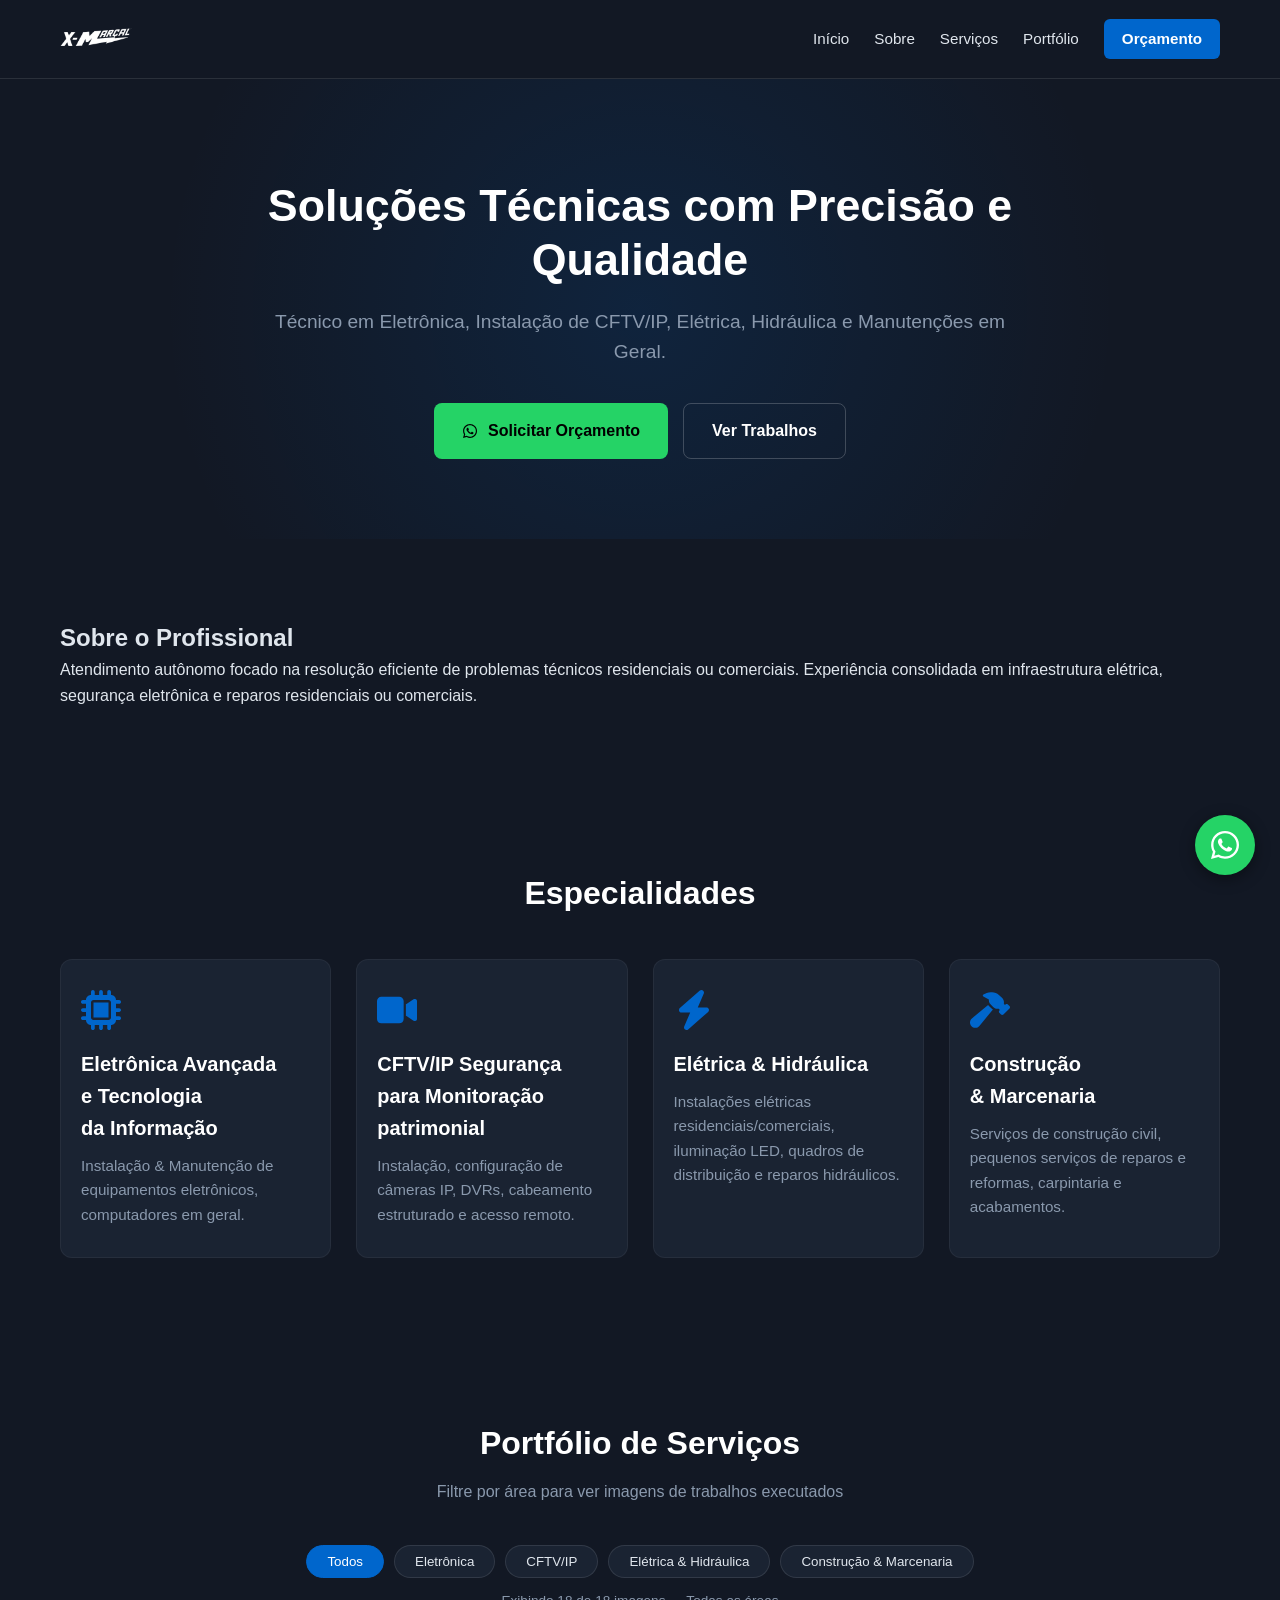
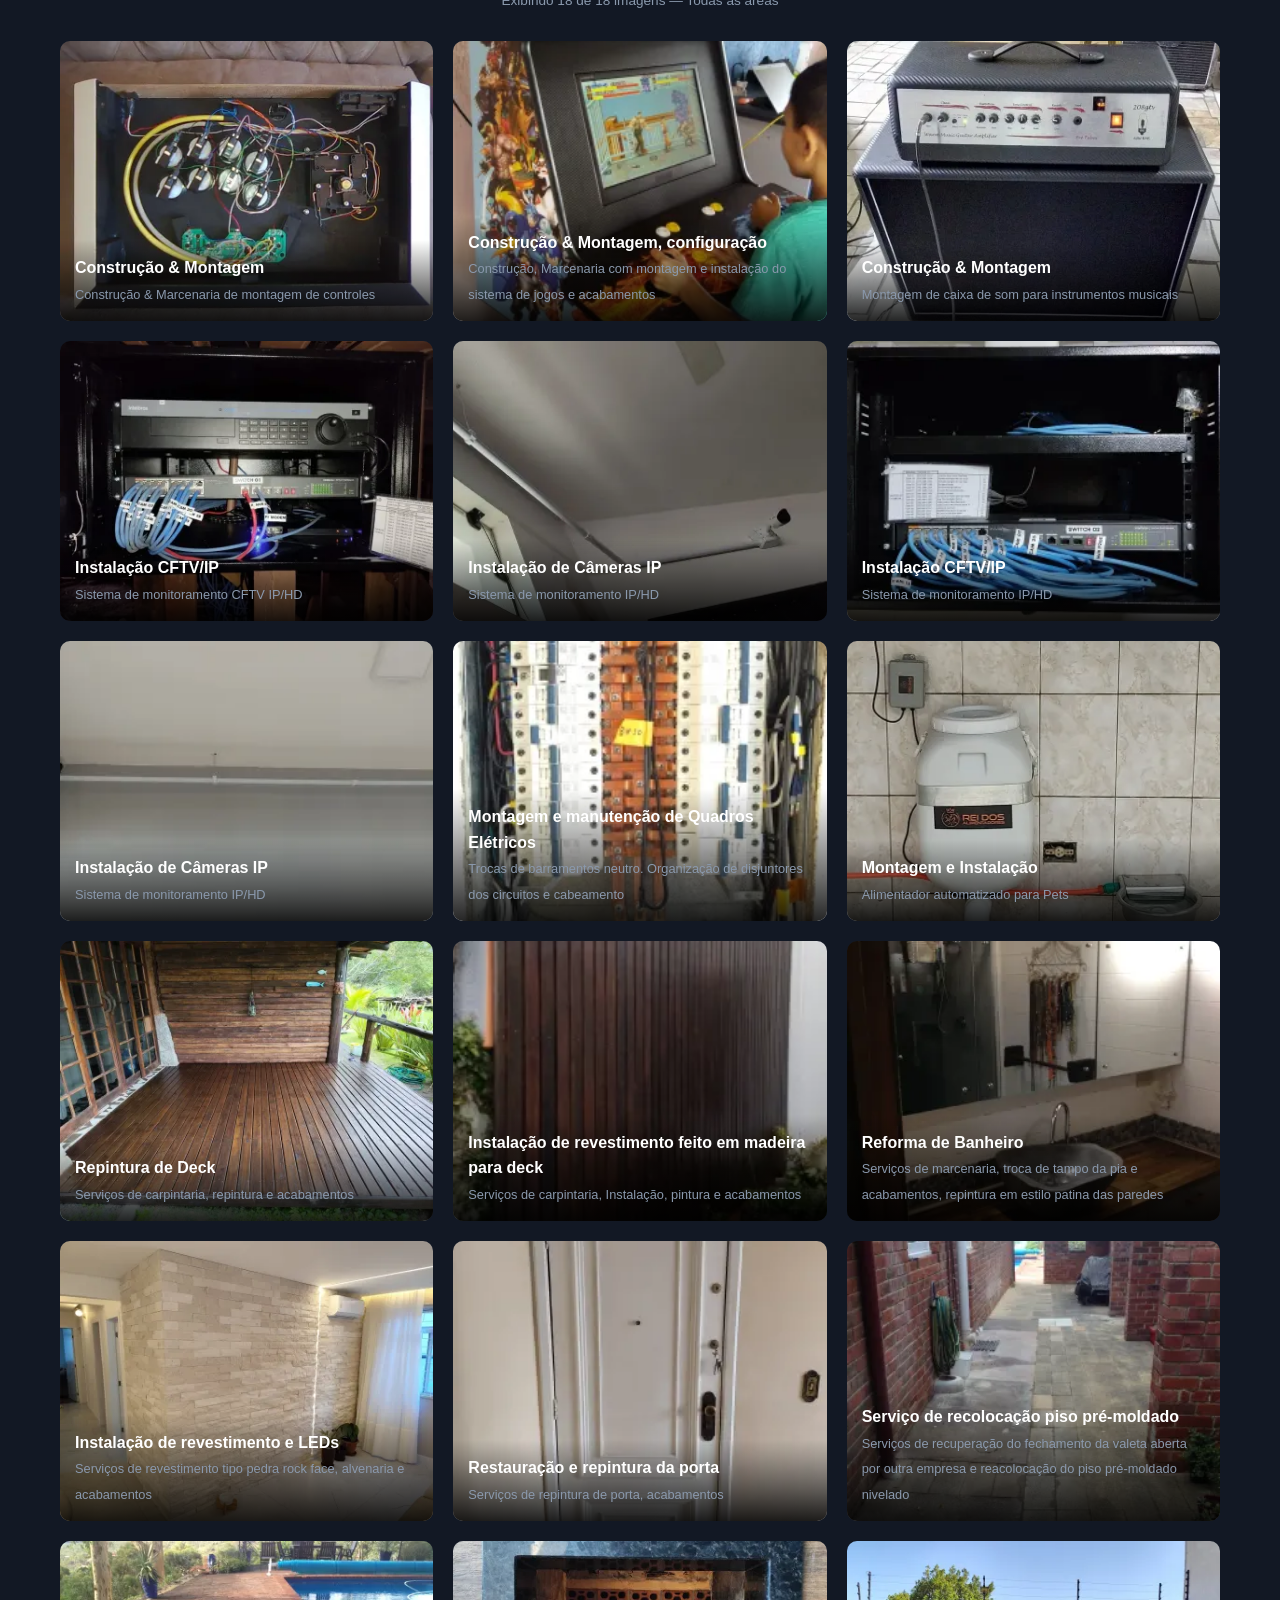
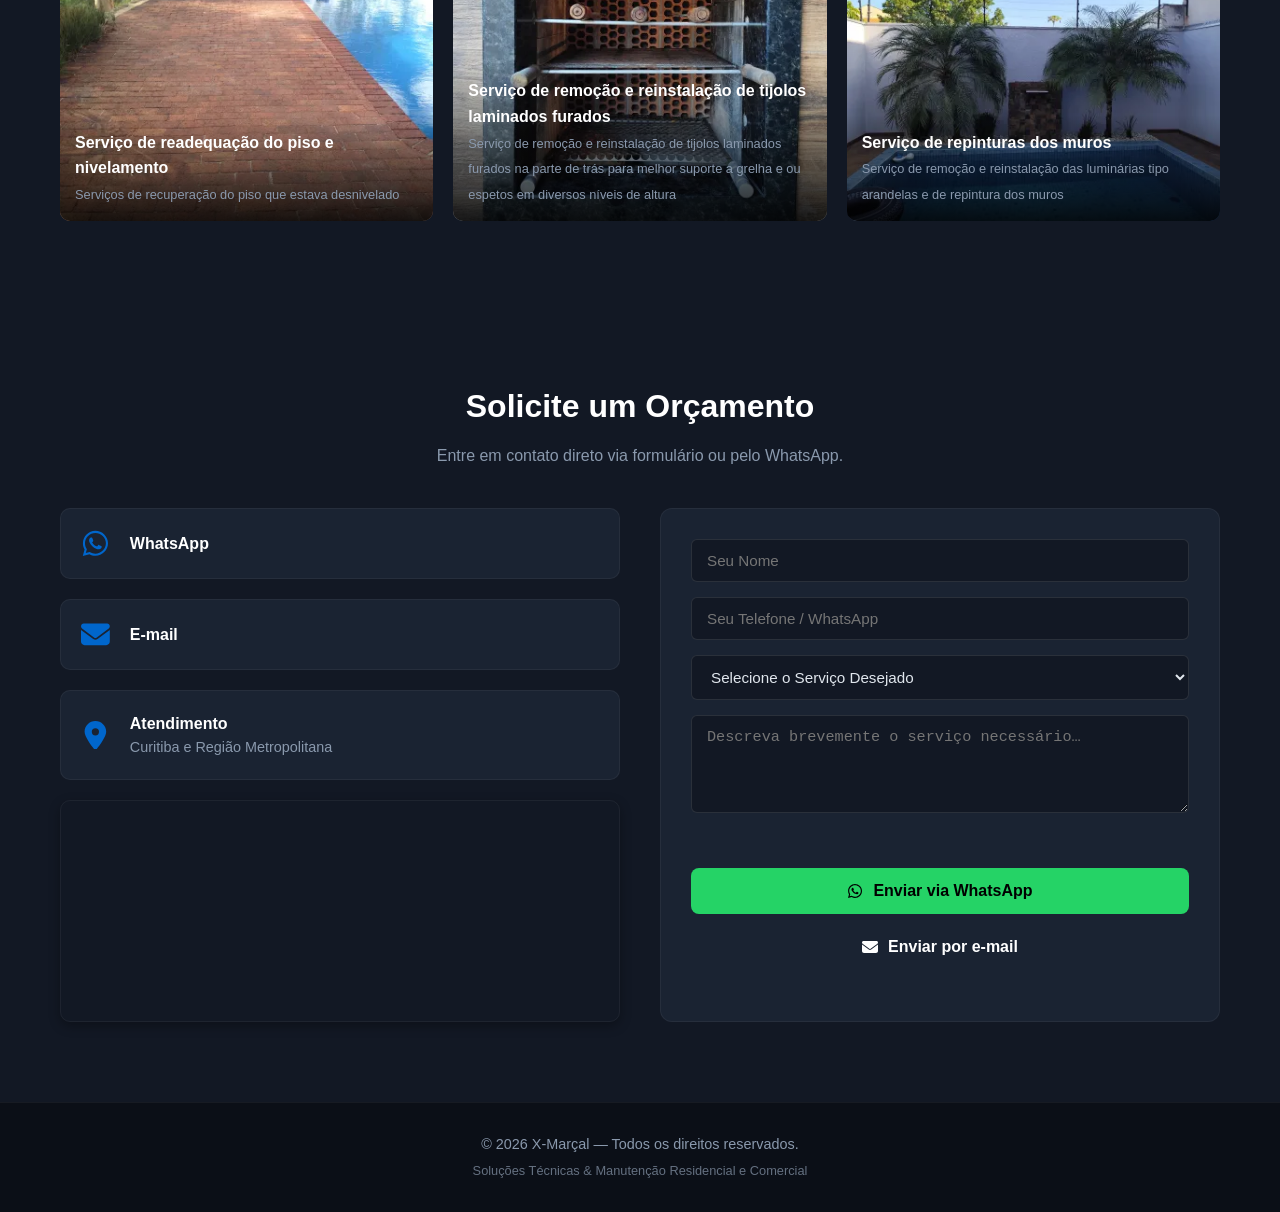
==== commit bb004709: "Deploy: Corrige o build, remove a CDN de icones e melhora performance, acessibilidade e SEO Build - " ====
--- a/index.html
+++ b/index.html
@@ -1 +1 @@
-<!doctype html><html class=no-js lang=pt-BR><head><meta charset=utf-8><meta name=viewport content="width=device-width,initial-scale=1"><meta name=color-scheme content=dark><meta name=referrer content=strict-origin-when-cross-origin><meta http-equiv=Content-Security-Policy content="default-src 'self'; script-src 'self'; style-src 'self' https://cdnjs.cloudflare.com; font-src 'self' https://cdnjs.cloudflare.com; img-src 'self' data:; connect-src 'self'; frame-src https://www.google.com; object-src 'none'; base-uri 'self'; form-action 'self'; upgrade-insecure-requests"><title>X-Marçal - Técnico em Eletrônica, CFTV, Elétrica e Manutenção</title><meta name=description content="Técnico em Eletrônica, CFTV/IP, Elétrica, Hidráulica e Manutenção em Curitiba, Campo Largo e região. Solicite orçamento pelo WhatsApp."><meta name=keywords content="Técnico em Eletrônica, CFTV IP, Elétrica Residencial, Manutenção Hidráulica, Campo Largo, Curitiba, X-Marçal"><meta name=author content="X-Marçal Técnico"><meta name=robots content="index, follow"><link rel=canonical href=https://xmarcaltecnico.github.io/><meta property=og:type content=website><meta property=og:url content=https://xmarcaltecnico.github.io/><meta property=og:title content="X-Marçal Técnico — Soluções Técnicas com Precisão"><meta property=og:description content="Técnico em Eletrônica, CFTV/IP, Elétrica, Hidráulica e Manutenção em Curitiba, Campo Largo e região."><meta property=og:image content=https://xmarcaltecnico.github.io/img/og-image.jpg><meta property=og:image:type content=image/jpeg><meta property=og:image:width content=1200><meta property=og:image:height content=630><meta property=og:image:alt content="Portfólio de serviços do técnico X-Marçal — instalações elétricas, CFTV/IP e acabamentos"><meta property=og:locale content=pt_BR><meta property=og:site_name content="X-Marçal Técnico"><meta name=twitter:card content=summary_large_image><meta name=twitter:title content="X-Marçal Técnico — Soluções Técnicas com Precisão"><meta name=twitter:description content="Técnico em Eletrônica, CFTV/IP, Elétrica, Hidráulica e Manutenção em Curitiba, Campo Largo e região."><meta name=twitter:image content=https://xmarcaltecnico.github.io/img/og-image.jpg><link rel=preconnect href=https://cdnjs.cloudflare.com crossorigin><link rel=stylesheet href=https://cdnjs.cloudflare.com/ajax/libs/font-awesome/6.4.0/css/all.min.css integrity="sha512-iecdLmaskl7CVkqkXNQ/ZH/XLlvWZOJyj7Yy7tcenmpD1ypASozpmT/E0iPtmFIB46ZmdtAc9eNBvH0H/ZpiBw==" crossorigin=anonymous referrerpolicy=no-referrer><link rel=stylesheet href=css/style.css><link rel=icon type=image/x-icon href="favicon.ico?v=2" sizes=any><link rel=apple-touch-icon href=icon.png><link rel=manifest href=site.webmanifest><meta name=theme-color content=#121824><script type=application/ld+json>{"@context":"https://schema.org","@type":"LocalBusiness","name":"X-Marçal Técnico","description":"Técnico em Eletrônica, CFTV/IP, Elétrica, Hidráulica e Manutenção Residencial e Comercial.","areaServed":["Curitiba","Campo Largo","Região Metropolitana de Curitiba"],"image":"https://xmarcaltecnico.github.io/img/logo.png"}</script></head><body><a class=skip-link href=#conteudo>Pular para o conteúdo</a><header class=header><div class="container nav-container"><a href=#home class=logo><img src=img/logo.png alt="X-Marçal Técnico" class=logo-img width=58 height=58 fetchpriority=high> </a><button type=button class=nav-toggle aria-label="Abrir menu" aria-expanded=false aria-controls=nav-menu><i class="fas fa-bars nav-toggle-icon nav-toggle-bars" aria-hidden=true></i> <i class="fas fa-xmark nav-toggle-icon nav-toggle-close" aria-hidden=true></i></button><nav class=nav-menu id=nav-menu aria-label="Menu principal"><a href=#home>Início</a> <a href=#sobre>Sobre</a> <a href=#servicos>Serviços</a> <a href=#galeria>Portfólio</a> <a href=#contato class=btn-nav>Orçamento</a><div class=mobile-menu-footer><img src=img/logo.png alt="X-Marçal Técnico Logo" class=mobile-menu-logo width=240 height=154></div></nav></div></header><div class=nav-overlay id=nav-overlay></div><main id=conteudo><section class=hero id=home tabindex=-1><div class="container hero-content"><h1>Soluções Técnicas com Precisão e Qualidade</h1><p>Técnico em Eletrônica, Instalação de CFTV/IP, Elétrica, Hidráulica e Manutenções em Geral.<div class=hero-buttons><a data-contact=MAA5ABUAAgAQAFsAQwB7ABIAAgAcAF0AVwAZAG0AeABVAEMAWgBYAF4AbABUAFoACgABAAIA target=_blank rel="noopener noreferrer" class="btn btn-primary" tabindex=0><i class="fab fa-whatsapp" aria-hidden=true></i> Solicitar Orçamento </a><a href=#galeria class="btn btn-secondary">Ver Trabalhos</a></div></div></section><section class=sobre id=sobre tabindex=-1><div class=container><h2>Sobre o Profissional</h2><p>Atendimento autônomo focado na resolução eficiente de problemas técnicos residenciais. Experiência consolidada em infraestrutura elétrica, segurança eletrônica e reparos residenciais ou comerciais.</div></section><section class=servicos id=servicos tabindex=-1><div class=container><h2 class=section-title>Especialidades</h2><div class=servicos-grid><div class=card-servico><i class="fas fa-microchip" aria-hidden=true></i><h3>Eletrônica Avançada e Tecnologia da Informação</h3><p>Manutenção e reparo de placas, equipamentos eletrônicos e componentes de precisão.</div><div class=card-servico><i class="fas fa-video" aria-hidden=true></i><h3>CFTV/IP Segurança para Monitoração patrimonial</h3><p>Instalação, configuração de câmeras IP, DVRs, cabeamento estruturado e acesso remoto.</div><div class=card-servico><i class="fas fa-bolt" aria-hidden=true></i><h3>Elétrica & Hidráulica</h3><p>Instalações elétricas residenciais/comerciais, quadros de distribuição e reparos hidráulicos.</div><div class=card-servico><i class="fas fa-hammer" aria-hidden=true></i><h3>Construção & Marcenaria</h3><p>Serviços de construção civil, pequenos serviços de reparos e reformas, carpintaria e acabamentos.</div></div></div></section><section class=galeria id=galeria tabindex=-1><div class=container><h2 class=section-title>Portfólio de Serviços</h2><p class=section-subtitle>Filtre por área para ver imagens de trabalhos executados<div class=filtros-galeria><button type=button class="btn-filtro active" data-filter=todos aria-pressed=true>Todos</button> <button type=button class=btn-filtro data-filter=eletronica aria-pressed=false>Eletrônica</button> <button type=button class=btn-filtro data-filter=cftv aria-pressed=false>CFTV/IP</button> <button type=button class=btn-filtro data-filter=eletrica aria-pressed=false>Elétrica & Hidráulica</button> <button type=button class=btn-filtro data-filter=obras aria-pressed=false>Construção & Marcenaria</button></div><div class=galeria-grid><div class="item-galeria eletronica"><button type=button class=item-galeria-btn aria-label="Ampliar imagem: Controle Arcade"><img src=img/generated/thumbs/Eletronica/Imagem0166.webp data-source=img/Eletronica/Imagem0166.webp data-full=img/generated/full/Eletronica/Imagem0166.webp alt="Controle Arcade" loading=lazy width=1152 height=864></button><div class=item-info><h3>Construção & Montagem</h3><span>Construção & Marcenaria de montagem de controles</span></div></div><div class="item-galeria eletronica"><button type=button class=item-galeria-btn aria-label="Ampliar imagem: Bartop"><img src=img/generated/thumbs/Eletronica/IMG_20200501_133817cwb.webp data-source=img/Eletronica/IMG_20200501_133817cwb.webp data-full=img/generated/full/Eletronica/IMG_20200501_133817cwb.webp alt=Bartop loading=lazy width=2317 height=3387></button><div class=item-info><h3>Construção & Montagem, configuração</h3><span>Construção, Marcenaria com montagem e instalação do sistema de jogos e acabamentos</span></div></div><div class="item-galeria eletronica"><button type=button class=item-galeria-btn aria-label="Ampliar imagem: Montagem de cabeçote e caixa passiva"><img src=img/generated/thumbs/Eletronica/IMG_20190406_174044.webp data-source=img/Eletronica/IMG_20190406_174044.webp data-full=img/generated/full/Eletronica/IMG_20190406_174044.webp alt="Montagem de cabeçote e caixa passiva" loading=lazy width=1200 height=961></button><div class=item-info><h3>Construção & Montagem</h3><span>Montagem de caixa de som para instrumentos musicais</span></div></div><div class="item-galeria cftv"><button type=button class=item-galeria-btn aria-label="Ampliar imagem: Instalação CFTV"><img src=img/generated/thumbs/Peabiru/IMG_20220630_164121.webp data-source=img/Peabiru/IMG_20220630_164121.webp data-full=img/generated/full/Peabiru/IMG_20220630_164121.webp alt="Instalação CFTV" loading=lazy width=1195 height=896></button><div class=item-info><h3>Instalação CFTV/IP</h3><span>Sistema de monitoramento CFTV IP/HD</span></div></div><div class="item-galeria cftv"><button type=button class=item-galeria-btn aria-label="Ampliar imagem: Instalação CFTV"><img src=img/generated/thumbs/Peabiru/IMG_20220603_134316.webp data-source=img/Peabiru/IMG_20220603_134316.webp data-full=img/generated/full/Peabiru/IMG_20220603_134316.webp alt="Instalação CFTV" loading=lazy width=1200 height=827></button><div class=item-info><h3>Instalação de Câmeras IP</h3><span>Sistema de monitoramento IP/HD</span></div></div><div class="item-galeria cftv"><button type=button class=item-galeria-btn aria-label="Ampliar imagem: Instalação CFTV"><img src=img/generated/thumbs/Peabiru/IMG_20220629_201837.webp data-source=img/Peabiru/IMG_20220629_201837.webp data-full=img/generated/full/Peabiru/IMG_20220629_201837.webp alt="Instalação CFTV" loading=lazy width=1200 height=675></button><div class=item-info><h3>Instalação CFTV/IP</h3><span>Sistema de monitoramento IP/HD</span></div></div><div class="item-galeria cftv"><button type=button class=item-galeria-btn aria-label="Ampliar imagem: Instalação CFTV"><img src=img/generated/thumbs/Peabiru/IMG_20220601_144236.webp data-source=img/Peabiru/IMG_20220601_144236.webp data-full=img/generated/full/Peabiru/IMG_20220601_144236.webp alt="Instalação CFTV" loading=lazy width=1200 height=643></button><div class=item-info><h3>Instalação de Câmeras IP</h3><span>Sistema de monitoramento IP/HD</span></div></div><div class="item-galeria eletrica"><button type=button class=item-galeria-btn aria-label="Ampliar imagem: Quadro Elétrico"><img src=img/generated/thumbs/Curitiba/IMG_20260117_105743qdcaT.webp data-source=img/Curitiba/IMG_20260117_105743qdcaT.webp data-full=img/generated/full/Curitiba/IMG_20260117_105743qdcaT.webp alt="Quadro Elétrico" loading=lazy width=681 height=1200></button><div class=item-info><h3>Montagem e manutenção de Quadros Elétricos</h3><span>Trocas de barramentos neutro. Organização de disjuntores dos circuitos e cabeamento</span></div></div><div class="item-galeria eletrica"><button type=button class=item-galeria-btn aria-label="Ampliar imagem: Alimentador Automatizado"><img src=img/generated/thumbs/Peabiru/IMG_20220716_123110.webp data-source=img/Peabiru/IMG_20220716_123110.webp data-full=img/generated/full/Peabiru/IMG_20220716_123110.webp alt="Alimentador Automatizado" loading=lazy width=1107 height=1200></button><div class=item-info><h3>Montagem e Instalação</h3><span>Alimentador automatizado para Pets</span></div></div><div class="item-galeria obras"><button type=button class=item-galeria-btn aria-label="Ampliar imagem: Serviço de Marcenaria & Acabamentos"><img src=img/generated/thumbs/Florianópolis/IMG_20250424_154810flps.webp data-source=img/Florianópolis/IMG_20250424_154810flps.webp data-full=img/generated/full/Florianópolis/IMG_20250424_154810flps.webp alt="Serviço de Marcenaria & Acabamentos" loading=lazy width=1200 height=900></button><div class=item-info><h3>Repintura de Deck</h3><span>Serviços de carpintaria, repintura e acabamentos</span></div></div><div class="item-galeria obras"><button type=button class=item-galeria-btn aria-label="Ampliar imagem: Serviço de Marcenaria"><img src=img/generated/thumbs/Curitiba/IMG_20201208_185533.webp data-source=img/Curitiba/IMG_20201208_185533.webp data-full=img/generated/full/Curitiba/IMG_20201208_185533.webp alt="Serviço de Marcenaria" loading=lazy width=1200 height=900></button><div class=item-info><h3>Instalação de revestimento feito em madeira para deck</h3><span>Serviços de carpintaria, Instalação, pintura e acabamentos</span></div></div><div class="item-galeria obras"><button type=button class=item-galeria-btn aria-label="Ampliar imagem: Serviço de Marcenaria"><img src=img/generated/thumbs/Perth/IMG_5691.webp data-source=img/Perth/IMG_5691.webp data-full=img/generated/full/Perth/IMG_5691.webp alt="Serviço de Marcenaria" loading=lazy width=900 height=1200></button><div class=item-info><h3>Reforma de Banheiro</h3><span>Serviços de marcenaria, troca de tampo da pia e acabamentos, repintura em estilo patina das paredes</span></div></div><div class="item-galeria obras"><button type=button class=item-galeria-btn aria-label="Ampliar imagem: Serviço de Acabamento"><img src=img/generated/thumbs/Curitiba/IMG_20260414_162916.webp data-source=img/Curitiba/IMG_20260414_162916.webp data-full=img/generated/full/Curitiba/IMG_20260414_162916.webp alt="Serviço de Acabamento" loading=lazy width=1200 height=900></button><div class=item-info><h3>Instalação de revestimento e LEDs</h3><span>Serviços de revestimento tipo pedra rock face, alvenaria e acabamentos</span></div></div><div class="item-galeria obras"><button type=button class=item-galeria-btn aria-label="Ampliar imagem: Serviço de Marcenaria"><img src=img/generated/thumbs/Curitiba/IMG_20260330_140956.webp data-source=img/Curitiba/IMG_20260330_140956.webp data-full=img/generated/full/Curitiba/IMG_20260330_140956.webp alt="Serviço de Marcenaria" loading=lazy width=900 height=1200></button><div class=item-info><h3>Restauração e repintura da porta</h3><span>Serviços de repintura de porta, acabamentos</span></div></div><div class="item-galeria obras"><button type=button class=item-galeria-btn aria-label="Ampliar imagem: Serviço de recolocação piso pré-moldado"><img src=img/generated/thumbs/Perth/IMG_4236.webp data-source=img/Perth/IMG_4236.webp data-full=img/generated/full/Perth/IMG_4236.webp alt="Serviço de recolocação piso pré-moldado" loading=lazy width=2448 height=3264></button><div class=item-info><h3>Serviço de recolocação piso pré-moldado</h3><span>Serviços de recuperação do fechamento da valeta aberta por outra empresa e reacolocação do piso pré-moldado nivelado</span></div></div><div class="item-galeria obras"><button type=button class=item-galeria-btn aria-label="Ampliar imagem: Serviço de readequação do piso e nivelamento"><img src=img/generated/thumbs/Perth/IMG_5399.webp data-source=img/Perth/IMG_5399.webp data-full=img/generated/full/Perth/IMG_5399.webp alt="Serviço de readequação do piso e nivelamento" loading=lazy width=3264 height=2448></button><div class=item-info><h3>Serviço de readequação do piso e nivelamento</h3><span>Serviços de recuperação do piso que estava desnivelado</span></div></div><div class="item-galeria obras"><button type=button class=item-galeria-btn aria-label="Ampliar imagem: Serviço de readequação Churrasqueira"><img src=img/generated/thumbs/Praia_de_Leste/IMG_20260725_144948pts.webp data-source=img/Praia_de_Leste/IMG_20260725_144948pts.webp data-full=img/generated/full/Praia_de_Leste/IMG_20260725_144948pts.webp alt="Serviço de readequação Churrasqueira" loading=lazy width=2607 height=2626></button><div class=item-info><h3>Serviço de remoção e reinstalação de tijolos laminados furados</h3><span>Serviço de remoção e reinstalação de tijolos laminados furados na parte de trás para melhor suporte a grelha e ou espetos em diversos níveis de altura</span></div></div><div class="item-galeria obras"><button type=button class=item-galeria-btn aria-label="Ampliar imagem: Serviço de repintura dos muros"><img src=img/generated/thumbs/Praia_de_Leste/IMG_20260725_145051pts.webp data-source=img/Praia_de_Leste/IMG_20260725_145051pts.webp data-full=img/generated/full/Praia_de_Leste/IMG_20260725_145051pts.webp alt="Serviço de repintura dos muros" loading=lazy width=4080 height=3060></button><div class=item-info><h3>Serviço de repinturas dos muros</h3><span>Serviço de remoção e reinstalação das luminárias tipo arandelas e de repintura dos muros</span></div></div></div></div></section><section class=contato id=contato tabindex=-1><div class=container><h2 class=section-title>Solicite um Orçamento</h2><p class=section-subtitle>Entre em contato direto via formulário ou pelo WhatsApp.<div class=contato-grid><div class=contato-info><a class=info-card data-contact=MAA5ABUAAgAQAFsAQwB7ABIAAgAcAF0AVwAZAG0AeABVAEMAWgBYAF4AbABUAFoACgABAAIACQAsACgAGQAGAF4ALgAAAHEAJgBQABcAcQADABcAfQB/AFEANQAMABIAGAA1ABcACgBTABUAAAAGADwAKABEAEAAUwASAAMAOAAMAAAAWwBEAFMARAB9AH8AUQAHAA4ARABeAGQACgARABcAcwABABMAGQB6AAAAHwAGAA8AGAA7AEsA target=_blank rel="noopener noreferrer"><i class="fab fa-whatsapp" aria-hidden=true></i><div><h3>WhatsApp</h3></div></a><a class=info-card data-contact="[base64]" tabindex=0><i class="fas fa-envelope" aria-hidden=true></i><div><h3>E-mail</h3></div></a><div class=info-card><i class="fas fa-map-marker-alt" aria-hidden=true></i><div><h3>Atendimento</h3><p>Curitiba e Região Metropolitana</div></div><div class=map-container><iframe src="https://www.google.com/maps/embed?pb=!1m18!1m12!1m3!1d115205.52627932626!2d-49.5786851!3d-25.4526678!2m3!1f0!2f0!3f0!3m2!1i1024!2i768!4f13.1!3m3!1m2!1s0x94dce192df425881%3A0x581666499ca30c71!2sCuritiba%20-%20PR!5e0!3m2!1spt-BR!2sbr!4v1700000000000!5m2!1spt-BR!2sbr" width=100% height=180 title="Mapa da região de Curitiba e Campo Largo" allowfullscreen loading=lazy referrerpolicy=no-referrer-when-downgrade></iframe></div></div><form class=contato-form id=formContato><div class=form-group><label for=nome class=visually-hidden>Seu Nome</label> <input id=nome name=nome placeholder="Seu Nome" autocomplete=name required maxlength=80 aria-invalid=false aria-describedby=nome-error><p class=field-error id=nome-error aria-live=polite></div><div class=form-group><label for=telefone class=visually-hidden>Seu Telefone / WhatsApp</label> <input type=tel id=telefone name=telefone placeholder="Seu Telefone / WhatsApp" autocomplete=tel inputmode=numeric maxlength=15 pattern=[0-9]* spellcheck=false required aria-invalid=false aria-describedby=telefone-error><p class=field-error id=telefone-error aria-live=polite></div><div class=form-group><label for=servico class=visually-hidden>Serviço Desejado</label> <select id=servico name=servico required aria-invalid=false aria-describedby=servico-error><option value disabled selected>Selecione o Serviço Desejado<option value=eletronica>Eletrônica<option value=cftv>Segurança CFTV/IP<option value=eletrica>Elétrica / Hidráulica<option value=obras>Construção & Marcenaria<option value=outro>Outro / Manutenção Geral</select><p class=field-error id=servico-error aria-live=polite></div><div class=form-group><label for=mensagem class=visually-hidden>Descrição do serviço</label> <textarea id=mensagem name=mensagem rows=4 minlength=10 placeholder="Descreva brevemente o serviço necessário…" required maxlength=1000 aria-invalid=false aria-describedby=mensagem-error></textarea><p class=field-error id=mensagem-error aria-live=polite></div><p class=form-feedback id=formFeedback role=status aria-live=polite aria-atomic=true><div class=form-actions><button type=submit class="btn btn-primary btn-block" data-canal=whatsapp><i class="fab fa-whatsapp" aria-hidden=true></i> Enviar via WhatsApp</button> <button type=submit class="btn btn-secondary btn-block" data-canal=email><i class="fas fa-envelope" aria-hidden=true></i> Enviar por e-mail</button></div></form></div></div></section></main><footer class=footer><div class="container footer-content"><p>© 2026 X-Marçal — Todos os direitos reservados.<p class=footer-sub>Soluções Técnicas & Manutenção Residencial e Comercial</div></footer><a data-contact=MAA5ABUAAgAQAFsAQwB7ABIAAgAcAF0AVwAZAG0AeABVAEMAWgBYAF4AbABUAFoACgABAAIACQAsACgAGQAGAF4ALgAAAHEAJgBQABcAcQADABcAfQB/AFEANQAMABIAGAA1ABcACgBTABUAAAAGADwAKABEAEAAUwASAAMAOAAMAAAAWwBEAFMARAB9AH8AUQAHAA4ARABeAGQACgARABcAcwABABMAGQB6AAAAHwAGAA8AGAA7AEsA target=_blank rel="noopener noreferrer" class=whatsapp-float aria-label="Atendimento via WhatsApp" tabindex=0><i class="fab fa-whatsapp" aria-hidden=true></i> </a><button type=button class=btn-topo id=btn-topo aria-label="Voltar ao topo da página" hidden><i class="fas fa-arrow-up" aria-hidden=true></i></button><div id=image-modal class=image-modal role=dialog aria-modal=true aria-labelledby=modal-caption hidden><button type=button class=modal-close aria-label="Fechar imagem">×</button> <img class=modal-content id=modal-img alt><p id=modal-caption class=modal-caption></div><script src=js/script.js defer></script></body></html>+<!doctype html><html class=no-js lang=pt-BR><head><meta charset=utf-8><meta name=viewport content="width=device-width,initial-scale=1"><meta name=color-scheme content=dark><meta name=referrer content=strict-origin-when-cross-origin><meta http-equiv=Content-Security-Policy content="default-src 'self'; script-src 'self'; style-src 'self'; img-src 'self' data:; connect-src 'self'; frame-src https://www.google.com; manifest-src 'self'; object-src 'none'; base-uri 'self'; form-action 'self'; upgrade-insecure-requests"><title>X-Marçal - Técnico em Eletrônica, CFTV, Elétrica e Manutenção</title><meta name=description content="Técnico em Eletrônica, CFTV/IP, Elétrica, Hidráulica e Manutenção em Curitiba, Campo Largo e região. Solicite orçamento pelo WhatsApp."><meta name=keywords content="Técnico em Eletrônica, CFTV IP, Elétrica Residencial, Manutenção Hidráulica, Campo Largo, Curitiba, X-Marçal"><meta name=author content="X-Marçal Técnico"><meta name=robots content="index, follow, max-image-preview:large"><link rel=canonical href=https://xmarcaltecnico.github.io/><meta property=og:type content=website><meta property=og:url content=https://xmarcaltecnico.github.io/><meta property=og:title content="X-Marçal Técnico — Soluções Técnicas com Precisão"><meta property=og:description content="Técnico em Eletrônica, CFTV/IP, Elétrica, Hidráulica e Manutenção em Curitiba, Campo Largo e região."><meta property=og:image content=https://xmarcaltecnico.github.io/img/og-image.jpg><meta property=og:image:type content=image/jpeg><meta property=og:image:width content=1200><meta property=og:image:height content=630><meta property=og:image:alt content="Portfólio de serviços do técnico X-Marçal — instalações elétricas, CFTV/IP e acabamentos"><meta property=og:locale content=pt_BR><meta property=og:site_name content="X-Marçal Técnico"><meta name=twitter:card content=summary_large_image><meta name=twitter:title content="X-Marçal Técnico — Soluções Técnicas com Precisão"><meta name=twitter:description content="Técnico em Eletrônica, CFTV/IP, Elétrica, Hidráulica e Manutenção em Curitiba, Campo Largo e região."><meta name=twitter:image content=https://xmarcaltecnico.github.io/img/og-image.jpg><meta name=twitter:image:alt content="Portfólio de serviços do técnico X-Marçal — instalações elétricas, CFTV/IP e acabamentos"><link rel=stylesheet href=css/style.96a6094b.css><link rel=icon type=image/x-icon href="favicon.ico?v=3" sizes=32x32><link rel=icon type=image/png href="icon.png?v=3" sizes=192x192><link rel=apple-touch-icon href="apple-touch-icon.png?v=3"><link rel=manifest href=site.webmanifest><meta name=msapplication-config content=browserconfig.xml><meta name=theme-color content=#121824><script type=application/ld+json>{"@context":"https://schema.org","@type":["LocalBusiness","HomeAndConstructionBusiness"],"@id":"https://xmarcaltecnico.github.io/#negocio","url":"https://xmarcaltecnico.github.io/","name":"X-Marçal Técnico","description":"Técnico em Eletrônica, CFTV/IP, Elétrica, Hidráulica e Manutenção Residencial e Comercial.","image":["https://xmarcaltecnico.github.io/img/og-image.jpg","https://xmarcaltecnico.github.io/img/logo.png"],"logo":"https://xmarcaltecnico.github.io/img/logo.png","address":{"@type":"PostalAddress","addressLocality":"Curitiba","addressRegion":"PR","addressCountry":"BR"},"geo":{"@type":"GeoCoordinates","latitude":-25.4526678,"longitude":-49.5786851},"areaServed":[{"@type":"AdministrativeArea","name":"Curitiba"},{"@type":"AdministrativeArea","name":"Campo Largo"},{"@type":"AdministrativeArea","name":"Região Metropolitana de Curitiba"}],"priceRange":"$$","availableLanguage":"pt-BR","currenciesAccepted":"BRL","knowsAbout":["Eletrônica","CFTV/IP","Elétrica","Hidráulica","Carpintaria","Manutenção residencial e comercial"]}</script></head><body><a class=skip-link href=#conteudo>Pular para o conteúdo</a><p class=js-aviso role=status>Ative o JavaScript para usar o menu, a galeria ampliada e o contato.<header class=header><div class="container nav-container"><a href=#home class=logo><img src=img/logo.png alt="X-Marçal Técnico" class=logo-img width=58 height=58 fetchpriority=high> </a><button type=button class=nav-toggle aria-label="Abrir menu" aria-expanded=false aria-controls=nav-menu><svg class="icon nav-toggle-icon nav-toggle-bars" viewBox="0 0 448 512" aria-hidden=true focusable=false><path d="M0 96C0 78.3 14.3 64 32 64H416c17.7 0 32 14.3 32 32s-14.3 32-32 32H32C14.3 128 0 113.7 0 96zM0 256c0-17.7 14.3-32 32-32H416c17.7 0 32 14.3 32 32s-14.3 32-32 32H32c-17.7 0-32-14.3-32-32zM448 416c0 17.7-14.3 32-32 32H32c-17.7 0-32-14.3-32-32s14.3-32 32-32H416c17.7 0 32 14.3 32 32z"/></svg> <svg class="icon nav-toggle-icon nav-toggle-close" viewBox="0 0 384 512" aria-hidden=true focusable=false><path d="M342.6 150.6c12.5-12.5 12.5-32.8 0-45.3s-32.8-12.5-45.3 0L192 210.7 86.6 105.4c-12.5-12.5-32.8-12.5-45.3 0s-12.5 32.8 0 45.3L146.7 256 41.4 361.4c-12.5 12.5-12.5 32.8 0 45.3s32.8 12.5 45.3 0L192 301.3 297.4 406.6c12.5 12.5 32.8 12.5 45.3 0s12.5-32.8 0-45.3L237.3 256 342.6 150.6z"/></svg></button><nav class=nav-menu id=nav-menu aria-label="Menu principal"><a href=#home>Início</a> <a href=#sobre>Sobre</a> <a href=#servicos>Serviços</a> <a href=#galeria>Portfólio</a> <a href=#contato class=btn-nav>Orçamento</a><div class=mobile-menu-footer><img src=img/logo.png alt="X-Marçal Técnico Logo" class=mobile-menu-logo width=240 height=154></div></nav></div></header><div class=nav-overlay id=nav-overlay></div><main id=conteudo><section class=hero id=home tabindex=-1><div class="container hero-content"><h1>Soluções Técnicas com Precisão e Qualidade</h1><p>Técnico em Eletrônica, Instalação de CFTV/IP, Elétrica, Hidráulica e Manutenções em Geral.<div class=hero-buttons><a data-contact=MAA5ABUAAgAQAFsAQwB7ABIAAgAcAF0AVwAZAG0AeABVAEMAWgBYAF4AbABUAFoACgABAAIA target=_blank rel="noopener noreferrer" class="btn btn-primary" tabindex=0><svg class=icon viewBox="0 0 448 512" aria-hidden=true focusable=false><path d="M380.9 97.1C339 55.1 283.2 32 223.9 32c-122.4 0-222 99.6-222 222 0 39.1 10.2 77.3 29.6 111L0 480l117.7-30.9c32.4 17.7 68.9 27 106.1 27h.1c122.3 0 224.1-99.6 224.1-222 0-59.3-25.2-115-67.1-157zm-157 341.6c-33.2 0-65.7-8.9-94-25.7l-6.7-4-69.8 18.3L72 359.2l-4.4-7c-18.5-29.4-28.2-63.3-28.2-98.2 0-101.7 82.8-184.5 184.6-184.5 49.3 0 95.6 19.2 130.4 54.1 34.8 34.9 56.2 81.2 56.1 130.5 0 101.8-84.9 184.6-186.6 184.6zm101.2-138.2c-5.5-2.8-32.8-16.2-37.9-18-5.1-1.9-8.8-2.8-12.5 2.8-3.7 5.6-14.3 18-17.6 21.8-3.2 3.7-6.5 4.2-12 1.4-32.6-16.3-54-29.1-75.5-66-5.7-9.8 5.7-9.1 16.3-30.3 1.8-3.7.9-6.9-.5-9.7-1.4-2.8-12.5-30.1-17.1-41.2-4.5-10.8-9.1-9.3-12.5-9.5-3.2-.2-6.9-.2-10.6-.2-3.7 0-9.7 1.4-14.8 6.9-5.1 5.6-19.4 19-19.4 46.3 0 27.3 19.9 53.7 22.6 57.4 2.8 3.7 39.1 59.7 94.8 83.8 35.2 15.2 49 16.5 66.6 13.9 10.7-1.6 32.8-13.4 37.4-26.4 4.6-13 4.6-24.1 3.2-26.4-1.3-2.5-5-3.9-10.5-6.6z"/></svg> Solicitar Orçamento </a><a href=#galeria class="btn btn-secondary">Ver Trabalhos</a></div></div></section><section class=sobre id=sobre tabindex=-1><div class=container><h2>Sobre o Profissional</h2><p>Atendimento autônomo focado na resolução eficiente de problemas técnicos residenciais ou comerciais. Experiência consolidada em infraestrutura elétrica, segurança eletrônica e reparos residenciais ou comerciais.</div></section><section class=servicos id=servicos tabindex=-1><div class=container><h2 class=section-title>Especialidades</h2><div class=servicos-grid><div class=card-servico><svg class=icon viewBox="0 0 512 512" aria-hidden=true focusable=false><path d="M176 24c0-13.3-10.7-24-24-24s-24 10.7-24 24V64c-35.3 0-64 28.7-64 64H24c-13.3 0-24 10.7-24 24s10.7 24 24 24H64v56H24c-13.3 0-24 10.7-24 24s10.7 24 24 24H64v56H24c-13.3 0-24 10.7-24 24s10.7 24 24 24H64c0 35.3 28.7 64 64 64v40c0 13.3 10.7 24 24 24s24-10.7 24-24V448h56v40c0 13.3 10.7 24 24 24s24-10.7 24-24V448h56v40c0 13.3 10.7 24 24 24s24-10.7 24-24V448c35.3 0 64-28.7 64-64h40c13.3 0 24-10.7 24-24s-10.7-24-24-24H448V280h40c13.3 0 24-10.7 24-24s-10.7-24-24-24H448V176h40c13.3 0 24-10.7 24-24s-10.7-24-24-24H448c0-35.3-28.7-64-64-64V24c0-13.3-10.7-24-24-24s-24 10.7-24 24V64H280V24c0-13.3-10.7-24-24-24s-24 10.7-24 24V64H176V24zM160 128H352c17.7 0 32 14.3 32 32V352c0 17.7-14.3 32-32 32H160c-17.7 0-32-14.3-32-32V160c0-17.7 14.3-32 32-32zm192 32H160V352H352V160z"/></svg><h3>Eletrônica Avançada e Tecnologia da Informação</h3><p>Instalação & Manutenção de equipamentos eletrônicos, computadores em geral.</div><div class=card-servico><svg class=icon viewBox="0 0 576 512" aria-hidden=true focusable=false><path d="M0 128C0 92.7 28.7 64 64 64H320c35.3 0 64 28.7 64 64V384c0 35.3-28.7 64-64 64H64c-35.3 0-64-28.7-64-64V128zM559.1 99.8c10.4 5.6 16.9 16.4 16.9 28.2V384c0 11.8-6.5 22.6-16.9 28.2s-23 5-32.9-1.6l-96-64L416 337.1V320 192 174.9l14.2-9.5 96-64c9.8-6.5 22.4-7.2 32.9-1.6z"/></svg><h3>CFTV/IP Segurança para Monitoração patrimonial</h3><p>Instalação, configuração de câmeras IP, DVRs, cabeamento estruturado e acesso remoto.</div><div class=card-servico><svg class=icon viewBox="0 0 448 512" aria-hidden=true focusable=false><path d="M349.4 44.6c5.9-13.7 1.5-29.7-10.6-38.5s-28.6-8-39.9 1.8l-256 224c-10 8.8-13.6 22.9-8.9 35.3S50.7 288 64 288H175.5L98.6 467.4c-5.9 13.7-1.5 29.7 10.6 38.5s28.6 8 39.9-1.8l256-224c10-8.8 13.6-22.9 8.9-35.3s-16.6-20.7-30-20.7H272.5L349.4 44.6z"/></svg><h3>Elétrica & Hidráulica</h3><p>Instalações elétricas residenciais/comerciais, iluminação LED, quadros de distribuição e reparos hidráulicos.</div><div class=card-servico><svg class=icon viewBox="0 0 576 512" aria-hidden=true focusable=false><path d="M413.5 237.5c-28.2 4.8-58.2-3.6-80-25.4l-38.1-38.1C280.4 159 272 138.8 272 117.6V105.5L192.3 62c-5.3-2.9-8.6-8.6-8.3-14.7s3.9-11.5 9.5-14l47.2-21C259.1 4.2 279 0 299.2 0h18.1c36.7 0 72 14 98.7 39.1l44.6 42c24.2 22.8 33.2 55.7 26.6 86L503 183l8-8c9.4-9.4 24.6-9.4 33.9 0l24 24c9.4 9.4 9.4 24.6 0 33.9l-88 88c-9.4 9.4-24.6 9.4-33.9 0l-24-24c-9.4-9.4-9.4-24.6 0-33.9l8-8-17.5-17.5zM27.4 377.1L260.9 182.6c3.5 4.9 7.5 9.6 11.8 14l38.1 38.1c6 6 12.4 11.2 19.2 15.7L134.9 484.6c-14.5 17.4-36 27.4-58.6 27.4C34.1 512 0 477.8 0 435.7c0-22.6 10.1-44.1 27.4-58.6z"/></svg><h3>Construção & Marcenaria</h3><p>Serviços de construção civil, pequenos serviços de reparos e reformas, carpintaria e acabamentos.</div></div></div></section><section class=galeria id=galeria tabindex=-1><div class=container><h2 class=section-title>Portfólio de Serviços</h2><p class=section-subtitle>Filtre por área para ver imagens de trabalhos executados<div class=filtros-galeria role=group aria-label="Filtrar portfólio por área"><button type=button class="btn-filtro active" data-filter=todos aria-pressed=true aria-controls=galeria-grid>Todos</button> <button type=button class=btn-filtro data-filter=eletronica aria-pressed=false aria-controls=galeria-grid>Eletrônica</button> <button type=button class=btn-filtro data-filter=cftv aria-pressed=false aria-controls=galeria-grid>CFTV/IP</button> <button type=button class=btn-filtro data-filter=eletrica aria-pressed=false aria-controls=galeria-grid>Elétrica & Hidráulica</button> <button type=button class=btn-filtro data-filter=obras aria-pressed=false aria-controls=galeria-grid>Construção & Marcenaria</button></div><p class=filtros-status id=galeria-status role=status aria-live=polite><div class=galeria-grid id=galeria-grid><div class="item-galeria eletronica"><button type=button class=item-galeria-btn aria-label="Ampliar imagem: Controle Arcade"><img src=img/generated/thumbs/Eletronica/Imagem0166.webp srcset="img/generated/cards/Eletronica/Imagem0166.webp 400w,img/generated/thumbs/Eletronica/Imagem0166.webp 800w" sizes="(max-width: 768px) 100vw,370px" decoding=async data-source=img/Eletronica/Imagem0166.webp data-full=img/generated/full/Eletronica/Imagem0166.webp alt="Controle Arcade" loading=lazy width=1152 height=864></button><div class=item-info><h3>Construção & Montagem</h3><span>Construção & Marcenaria de montagem de controles</span></div></div><div class="item-galeria eletronica"><button type=button class=item-galeria-btn aria-label="Ampliar imagem: Bartop"><img src=img/generated/thumbs/Eletronica/IMG_20200501_133817cwb.webp srcset="img/generated/cards/Eletronica/IMG_20200501_133817cwb.webp 400w,img/generated/thumbs/Eletronica/IMG_20200501_133817cwb.webp 800w" sizes="(max-width: 768px) 100vw,370px" decoding=async data-source=img/Eletronica/IMG_20200501_133817cwb.webp data-full=img/generated/full/Eletronica/IMG_20200501_133817cwb.webp alt=Bartop loading=lazy width=2317 height=3387></button><div class=item-info><h3>Construção & Montagem, configuração</h3><span>Construção, Marcenaria com montagem e instalação do sistema de jogos e acabamentos</span></div></div><div class="item-galeria eletronica"><button type=button class=item-galeria-btn aria-label="Ampliar imagem: Montagem de cabeçote e caixa passiva"><img src=img/generated/thumbs/Eletronica/IMG_20190406_174044.webp srcset="img/generated/cards/Eletronica/IMG_20190406_174044.webp 400w,img/generated/thumbs/Eletronica/IMG_20190406_174044.webp 800w" sizes="(max-width: 768px) 100vw,370px" decoding=async data-source=img/Eletronica/IMG_20190406_174044.webp data-full=img/generated/full/Eletronica/IMG_20190406_174044.webp alt="Montagem de cabeçote e caixa passiva" loading=lazy width=1200 height=961></button><div class=item-info><h3>Construção & Montagem</h3><span>Montagem de caixa de som para instrumentos musicais</span></div></div><div class="item-galeria cftv"><button type=button class=item-galeria-btn aria-label="Ampliar imagem: Instalação CFTV"><img src=img/generated/thumbs/Peabiru/IMG_20220630_164121.webp srcset="img/generated/cards/Peabiru/IMG_20220630_164121.webp 400w,img/generated/thumbs/Peabiru/IMG_20220630_164121.webp 800w" sizes="(max-width: 768px) 100vw,370px" decoding=async data-source=img/Peabiru/IMG_20220630_164121.webp data-full=img/generated/full/Peabiru/IMG_20220630_164121.webp alt="Instalação CFTV" loading=lazy width=1195 height=896></button><div class=item-info><h3>Instalação CFTV/IP</h3><span>Sistema de monitoramento CFTV IP/HD</span></div></div><div class="item-galeria cftv"><button type=button class=item-galeria-btn aria-label="Ampliar imagem: Instalação CFTV"><img src=img/generated/thumbs/Peabiru/IMG_20220603_134316.webp srcset="img/generated/cards/Peabiru/IMG_20220603_134316.webp 400w,img/generated/thumbs/Peabiru/IMG_20220603_134316.webp 800w" sizes="(max-width: 768px) 100vw,370px" decoding=async data-source=img/Peabiru/IMG_20220603_134316.webp data-full=img/generated/full/Peabiru/IMG_20220603_134316.webp alt="Instalação CFTV" loading=lazy width=1200 height=827></button><div class=item-info><h3>Instalação de Câmeras IP</h3><span>Sistema de monitoramento IP/HD</span></div></div><div class="item-galeria cftv"><button type=button class=item-galeria-btn aria-label="Ampliar imagem: Instalação CFTV"><img src=img/generated/thumbs/Peabiru/IMG_20220629_201837.webp srcset="img/generated/cards/Peabiru/IMG_20220629_201837.webp 400w,img/generated/thumbs/Peabiru/IMG_20220629_201837.webp 800w" sizes="(max-width: 768px) 100vw,370px" decoding=async data-source=img/Peabiru/IMG_20220629_201837.webp data-full=img/generated/full/Peabiru/IMG_20220629_201837.webp alt="Instalação CFTV" loading=lazy width=1200 height=675></button><div class=item-info><h3>Instalação CFTV/IP</h3><span>Sistema de monitoramento IP/HD</span></div></div><div class="item-galeria cftv"><button type=button class=item-galeria-btn aria-label="Ampliar imagem: Instalação CFTV"><img src=img/generated/thumbs/Peabiru/IMG_20220601_144236.webp srcset="img/generated/cards/Peabiru/IMG_20220601_144236.webp 400w,img/generated/thumbs/Peabiru/IMG_20220601_144236.webp 800w" sizes="(max-width: 768px) 100vw,370px" decoding=async data-source=img/Peabiru/IMG_20220601_144236.webp data-full=img/generated/full/Peabiru/IMG_20220601_144236.webp alt="Instalação CFTV" loading=lazy width=1200 height=643></button><div class=item-info><h3>Instalação de Câmeras IP</h3><span>Sistema de monitoramento IP/HD</span></div></div><div class="item-galeria eletrica"><button type=button class=item-galeria-btn aria-label="Ampliar imagem: Quadro Elétrico"><img src=img/generated/thumbs/Curitiba/IMG_20260117_105743qdcaT.webp srcset="img/generated/cards/Curitiba/IMG_20260117_105743qdcaT.webp 400w,img/generated/thumbs/Curitiba/IMG_20260117_105743qdcaT.webp 800w" sizes="(max-width: 768px) 100vw,370px" decoding=async data-source=img/Curitiba/IMG_20260117_105743qdcaT.webp data-full=img/generated/full/Curitiba/IMG_20260117_105743qdcaT.webp alt="Quadro Elétrico" loading=lazy width=681 height=1200></button><div class=item-info><h3>Montagem e manutenção de Quadros Elétricos</h3><span>Trocas de barramentos neutro. Organização de disjuntores dos circuitos e cabeamento</span></div></div><div class="item-galeria eletrica"><button type=button class=item-galeria-btn aria-label="Ampliar imagem: Alimentador Automatizado"><img src=img/generated/thumbs/Peabiru/IMG_20220716_123110.webp srcset="img/generated/cards/Peabiru/IMG_20220716_123110.webp 400w,img/generated/thumbs/Peabiru/IMG_20220716_123110.webp 800w" sizes="(max-width: 768px) 100vw,370px" decoding=async data-source=img/Peabiru/IMG_20220716_123110.webp data-full=img/generated/full/Peabiru/IMG_20220716_123110.webp alt="Alimentador Automatizado" loading=lazy width=1107 height=1200></button><div class=item-info><h3>Montagem e Instalação</h3><span>Alimentador automatizado para Pets</span></div></div><div class="item-galeria obras"><button type=button class=item-galeria-btn aria-label="Ampliar imagem: Serviço de Marcenaria & Acabamentos"><img src=img/generated/thumbs/Florianópolis/IMG_20250424_154810flps.webp srcset="img/generated/cards/Florianópolis/IMG_20250424_154810flps.webp 400w,img/generated/thumbs/Florianópolis/IMG_20250424_154810flps.webp 800w" sizes="(max-width: 768px) 100vw,370px" decoding=async data-source=img/Florianópolis/IMG_20250424_154810flps.webp data-full=img/generated/full/Florianópolis/IMG_20250424_154810flps.webp alt="Serviço de Marcenaria & Acabamentos" loading=lazy width=1200 height=900></button><div class=item-info><h3>Repintura de Deck</h3><span>Serviços de carpintaria, repintura e acabamentos</span></div></div><div class="item-galeria obras"><button type=button class=item-galeria-btn aria-label="Ampliar imagem: Serviço de Marcenaria"><img src=img/generated/thumbs/Curitiba/IMG_20201208_185533.webp srcset="img/generated/cards/Curitiba/IMG_20201208_185533.webp 400w,img/generated/thumbs/Curitiba/IMG_20201208_185533.webp 800w" sizes="(max-width: 768px) 100vw,370px" decoding=async data-source=img/Curitiba/IMG_20201208_185533.webp data-full=img/generated/full/Curitiba/IMG_20201208_185533.webp alt="Serviço de Marcenaria" loading=lazy width=1200 height=900></button><div class=item-info><h3>Instalação de revestimento feito em madeira para deck</h3><span>Serviços de carpintaria, Instalação, pintura e acabamentos</span></div></div><div class="item-galeria obras"><button type=button class=item-galeria-btn aria-label="Ampliar imagem: Serviço de Marcenaria"><img src=img/generated/thumbs/Perth/IMG_5691.webp srcset="img/generated/cards/Perth/IMG_5691.webp 400w,img/generated/thumbs/Perth/IMG_5691.webp 800w" sizes="(max-width: 768px) 100vw,370px" decoding=async data-source=img/Perth/IMG_5691.webp data-full=img/generated/full/Perth/IMG_5691.webp alt="Serviço de Marcenaria" loading=lazy width=900 height=1200></button><div class=item-info><h3>Reforma de Banheiro</h3><span>Serviços de marcenaria, troca de tampo da pia e acabamentos, repintura em estilo patina das paredes</span></div></div><div class="item-galeria obras"><button type=button class=item-galeria-btn aria-label="Ampliar imagem: Serviço de Acabamento"><img src=img/generated/thumbs/Curitiba/IMG_20260414_162916.webp srcset="img/generated/cards/Curitiba/IMG_20260414_162916.webp 400w,img/generated/thumbs/Curitiba/IMG_20260414_162916.webp 800w" sizes="(max-width: 768px) 100vw,370px" decoding=async data-source=img/Curitiba/IMG_20260414_162916.webp data-full=img/generated/full/Curitiba/IMG_20260414_162916.webp alt="Serviço de Acabamento" loading=lazy width=1200 height=900></button><div class=item-info><h3>Instalação de revestimento e LEDs</h3><span>Serviços de revestimento tipo pedra rock face, alvenaria e acabamentos</span></div></div><div class="item-galeria obras"><button type=button class=item-galeria-btn aria-label="Ampliar imagem: Serviço de Marcenaria"><img src=img/generated/thumbs/Curitiba/IMG_20260330_140956.webp srcset="img/generated/cards/Curitiba/IMG_20260330_140956.webp 400w,img/generated/thumbs/Curitiba/IMG_20260330_140956.webp 800w" sizes="(max-width: 768px) 100vw,370px" decoding=async data-source=img/Curitiba/IMG_20260330_140956.webp data-full=img/generated/full/Curitiba/IMG_20260330_140956.webp alt="Serviço de Marcenaria" loading=lazy width=900 height=1200></button><div class=item-info><h3>Restauração e repintura da porta</h3><span>Serviços de repintura de porta, acabamentos</span></div></div><div class="item-galeria obras"><button type=button class=item-galeria-btn aria-label="Ampliar imagem: Serviço de recolocação piso pré-moldado"><img src=img/generated/thumbs/Perth/IMG_4236.webp srcset="img/generated/cards/Perth/IMG_4236.webp 400w,img/generated/thumbs/Perth/IMG_4236.webp 800w" sizes="(max-width: 768px) 100vw,370px" decoding=async data-source=img/Perth/IMG_4236.webp data-full=img/generated/full/Perth/IMG_4236.webp alt="Serviço de recolocação piso pré-moldado" loading=lazy width=2448 height=3264></button><div class=item-info><h3>Serviço de recolocação piso pré-moldado</h3><span>Serviços de recuperação do fechamento da valeta aberta por outra empresa e reacolocação do piso pré-moldado nivelado</span></div></div><div class="item-galeria obras"><button type=button class=item-galeria-btn aria-label="Ampliar imagem: Serviço de readequação do piso e nivelamento"><img src=img/generated/thumbs/Perth/IMG_5399.webp srcset="img/generated/cards/Perth/IMG_5399.webp 400w,img/generated/thumbs/Perth/IMG_5399.webp 800w" sizes="(max-width: 768px) 100vw,370px" decoding=async data-source=img/Perth/IMG_5399.webp data-full=img/generated/full/Perth/IMG_5399.webp alt="Serviço de readequação do piso e nivelamento" loading=lazy width=3264 height=2448></button><div class=item-info><h3>Serviço de readequação do piso e nivelamento</h3><span>Serviços de recuperação do piso que estava desnivelado</span></div></div><div class="item-galeria obras"><button type=button class=item-galeria-btn aria-label="Ampliar imagem: Serviço de readequação Churrasqueira"><img src=img/generated/thumbs/Praia_de_Leste/IMG_20260725_144948pts.webp srcset="img/generated/cards/Praia_de_Leste/IMG_20260725_144948pts.webp 400w,img/generated/thumbs/Praia_de_Leste/IMG_20260725_144948pts.webp 800w" sizes="(max-width: 768px) 100vw,370px" decoding=async data-source=img/Praia_de_Leste/IMG_20260725_144948pts.webp data-full=img/generated/full/Praia_de_Leste/IMG_20260725_144948pts.webp alt="Serviço de readequação Churrasqueira" loading=lazy width=2607 height=2626></button><div class=item-info><h3>Serviço de remoção e reinstalação de tijolos laminados furados</h3><span>Serviço de remoção e reinstalação de tijolos laminados furados na parte de trás para melhor suporte a grelha e ou espetos em diversos níveis de altura</span></div></div><div class="item-galeria obras"><button type=button class=item-galeria-btn aria-label="Ampliar imagem: Serviço de repintura dos muros"><img src=img/generated/thumbs/Praia_de_Leste/IMG_20260725_145051pts.webp srcset="img/generated/cards/Praia_de_Leste/IMG_20260725_145051pts.webp 400w,img/generated/thumbs/Praia_de_Leste/IMG_20260725_145051pts.webp 800w" sizes="(max-width: 768px) 100vw,370px" decoding=async data-source=img/Praia_de_Leste/IMG_20260725_145051pts.webp data-full=img/generated/full/Praia_de_Leste/IMG_20260725_145051pts.webp alt="Serviço de repintura dos muros" loading=lazy width=4080 height=3060></button><div class=item-info><h3>Serviço de repinturas dos muros</h3><span>Serviço de remoção e reinstalação das luminárias tipo arandelas e de repintura dos muros</span></div></div></div></div></section><section class=contato id=contato tabindex=-1><div class=container><h2 class=section-title>Solicite um Orçamento</h2><p class=section-subtitle>Entre em contato direto via formulário ou pelo WhatsApp.<div class=contato-grid><div class=contato-info><a class=info-card data-contact=MAA5ABUAAgAQAFsAQwB7ABIAAgAcAF0AVwAZAG0AeABVAEMAWgBYAF4AbABUAFoACgABAAIACQAsACgAGQAGAF4ALgAAAHEAJgBQABcAcQADABcAfQB/AFEANQAMABIAGAA1ABcACgBTABUAAAAGADwAKABEAEAAUwASAAMAOAAMAAAAWwBEAFMARAB9AH8AUQAHAA4ARABeAGQACgARABcAcwABABMAGQB6AAAAHwAGAA8AGAA7AEsA target=_blank rel="noopener noreferrer"><svg class=icon viewBox="0 0 448 512" aria-hidden=true focusable=false><path d="M380.9 97.1C339 55.1 283.2 32 223.9 32c-122.4 0-222 99.6-222 222 0 39.1 10.2 77.3 29.6 111L0 480l117.7-30.9c32.4 17.7 68.9 27 106.1 27h.1c122.3 0 224.1-99.6 224.1-222 0-59.3-25.2-115-67.1-157zm-157 341.6c-33.2 0-65.7-8.9-94-25.7l-6.7-4-69.8 18.3L72 359.2l-4.4-7c-18.5-29.4-28.2-63.3-28.2-98.2 0-101.7 82.8-184.5 184.6-184.5 49.3 0 95.6 19.2 130.4 54.1 34.8 34.9 56.2 81.2 56.1 130.5 0 101.8-84.9 184.6-186.6 184.6zm101.2-138.2c-5.5-2.8-32.8-16.2-37.9-18-5.1-1.9-8.8-2.8-12.5 2.8-3.7 5.6-14.3 18-17.6 21.8-3.2 3.7-6.5 4.2-12 1.4-32.6-16.3-54-29.1-75.5-66-5.7-9.8 5.7-9.1 16.3-30.3 1.8-3.7.9-6.9-.5-9.7-1.4-2.8-12.5-30.1-17.1-41.2-4.5-10.8-9.1-9.3-12.5-9.5-3.2-.2-6.9-.2-10.6-.2-3.7 0-9.7 1.4-14.8 6.9-5.1 5.6-19.4 19-19.4 46.3 0 27.3 19.9 53.7 22.6 57.4 2.8 3.7 39.1 59.7 94.8 83.8 35.2 15.2 49 16.5 66.6 13.9 10.7-1.6 32.8-13.4 37.4-26.4 4.6-13 4.6-24.1 3.2-26.4-1.3-2.5-5-3.9-10.5-6.6z"/></svg><div><h3>WhatsApp</h3></div></a><a class=info-card data-contact="[base64]" tabindex=0><svg class=icon viewBox="0 0 512 512" aria-hidden=true focusable=false><path d="M48 64C21.5 64 0 85.5 0 112c0 15.1 7.1 29.3 19.2 38.4L236.8 313.6c11.4 8.5 27 8.5 38.4 0L492.8 150.4c12.1-9.1 19.2-23.3 19.2-38.4c0-26.5-21.5-48-48-48H48zM0 176V384c0 35.3 28.7 64 64 64H448c35.3 0 64-28.7 64-64V176L294.4 339.2c-22.8 17.1-54 17.1-76.8 0L0 176z"/></svg><div><h3>E-mail</h3></div></a><div class=info-card><svg class=icon viewBox="0 0 384 512" aria-hidden=true focusable=false><path d="M215.7 499.2C267 435 384 279.4 384 192C384 86 298 0 192 0S0 86 0 192c0 87.4 117 243 168.3 307.2c12.3 15.3 35.1 15.3 47.4 0zM192 128a64 64 0 1 1 0 128 64 64 0 1 1 0-128z"/></svg><div><h3>Atendimento</h3><p>Curitiba e Região Metropolitana</div></div><div class=map-container><iframe src="https://www.google.com/maps/embed?pb=!1m18!1m12!1m3!1d115205.52627932626!2d-49.5786851!3d-25.4526678!2m3!1f0!2f0!3f0!3m2!1i1024!2i768!4f13.1!3m3!1m2!1s0x94dce192df425881%3A0x581666499ca30c71!2sCuritiba%20-%20PR!5e0!3m2!1spt-BR!2sbr!4v1700000000000!5m2!1spt-BR!2sbr" width=100% height=180 title="Mapa da região de Curitiba e Campo Largo" allowfullscreen loading=lazy referrerpolicy=no-referrer-when-downgrade></iframe></div></div><form class=contato-form id=formContato><div class=form-group><label for=nome class=visually-hidden>Seu Nome</label> <input id=nome name=nome placeholder="Seu Nome" autocomplete=name required maxlength=80 aria-invalid=false aria-describedby=nome-error><p class=field-error id=nome-error aria-live=polite></div><div class=form-group><label for=telefone class=visually-hidden>Seu Telefone / WhatsApp</label> <input type=tel id=telefone name=telefone placeholder="Seu Telefone / WhatsApp" autocomplete=tel inputmode=numeric maxlength=15 pattern=[0-9]* spellcheck=false required aria-invalid=false aria-describedby=telefone-error><p class=field-error id=telefone-error aria-live=polite></div><div class=form-group><label for=servico class=visually-hidden>Serviço Desejado</label> <select id=servico name=servico required aria-invalid=false aria-describedby=servico-error><option value disabled selected>Selecione o Serviço Desejado<option value=eletronica>Eletrônica<option value=cftv>Segurança CFTV/IP<option value=eletrica>Elétrica / Hidráulica<option value=obras>Construção & Marcenaria<option value=outro>Outro / Manutenção Geral</select><p class=field-error id=servico-error aria-live=polite></div><div class=form-group><label for=mensagem class=visually-hidden>Descrição do serviço</label> <textarea id=mensagem name=mensagem rows=4 minlength=10 placeholder="Descreva brevemente o serviço necessário…" required maxlength=1000 aria-invalid=false aria-describedby=mensagem-error></textarea><p class=field-error id=mensagem-error aria-live=polite></div><p class=form-feedback id=formFeedback role=status aria-live=polite aria-atomic=true><div class=form-actions><button type=submit class="btn btn-primary btn-block" data-canal=whatsapp><svg class=icon viewBox="0 0 448 512" aria-hidden=true focusable=false><path d="M380.9 97.1C339 55.1 283.2 32 223.9 32c-122.4 0-222 99.6-222 222 0 39.1 10.2 77.3 29.6 111L0 480l117.7-30.9c32.4 17.7 68.9 27 106.1 27h.1c122.3 0 224.1-99.6 224.1-222 0-59.3-25.2-115-67.1-157zm-157 341.6c-33.2 0-65.7-8.9-94-25.7l-6.7-4-69.8 18.3L72 359.2l-4.4-7c-18.5-29.4-28.2-63.3-28.2-98.2 0-101.7 82.8-184.5 184.6-184.5 49.3 0 95.6 19.2 130.4 54.1 34.8 34.9 56.2 81.2 56.1 130.5 0 101.8-84.9 184.6-186.6 184.6zm101.2-138.2c-5.5-2.8-32.8-16.2-37.9-18-5.1-1.9-8.8-2.8-12.5 2.8-3.7 5.6-14.3 18-17.6 21.8-3.2 3.7-6.5 4.2-12 1.4-32.6-16.3-54-29.1-75.5-66-5.7-9.8 5.7-9.1 16.3-30.3 1.8-3.7.9-6.9-.5-9.7-1.4-2.8-12.5-30.1-17.1-41.2-4.5-10.8-9.1-9.3-12.5-9.5-3.2-.2-6.9-.2-10.6-.2-3.7 0-9.7 1.4-14.8 6.9-5.1 5.6-19.4 19-19.4 46.3 0 27.3 19.9 53.7 22.6 57.4 2.8 3.7 39.1 59.7 94.8 83.8 35.2 15.2 49 16.5 66.6 13.9 10.7-1.6 32.8-13.4 37.4-26.4 4.6-13 4.6-24.1 3.2-26.4-1.3-2.5-5-3.9-10.5-6.6z"/></svg> Enviar via WhatsApp</button> <button type=submit class="btn btn-secondary btn-block" data-canal=email><svg class=icon viewBox="0 0 512 512" aria-hidden=true focusable=false><path d="M48 64C21.5 64 0 85.5 0 112c0 15.1 7.1 29.3 19.2 38.4L236.8 313.6c11.4 8.5 27 8.5 38.4 0L492.8 150.4c12.1-9.1 19.2-23.3 19.2-38.4c0-26.5-21.5-48-48-48H48zM0 176V384c0 35.3 28.7 64 64 64H448c35.3 0 64-28.7 64-64V176L294.4 339.2c-22.8 17.1-54 17.1-76.8 0L0 176z"/></svg> Enviar por e-mail</button><noscript><p class=form-noscript>O envio usa JavaScript para abrir o WhatsApp ou o seu aplicativo de e-mail com a mensagem já preenchida. Ative o JavaScript para usar este formulário.</p></noscript></div></form></div></div></section></main><footer class=footer><div class="container footer-content"><p>© 2026 X-Marçal — Todos os direitos reservados.<p class=footer-sub>Soluções Técnicas & Manutenção Residencial e Comercial</div></footer><a data-contact=MAA5ABUAAgAQAFsAQwB7ABIAAgAcAF0AVwAZAG0AeABVAEMAWgBYAF4AbABUAFoACgABAAIACQAsACgAGQAGAF4ALgAAAHEAJgBQABcAcQADABcAfQB/AFEANQAMABIAGAA1ABcACgBTABUAAAAGADwAKABEAEAAUwASAAMAOAAMAAAAWwBEAFMARAB9AH8AUQAHAA4ARABeAGQACgARABcAcwABABMAGQB6AAAAHwAGAA8AGAA7AEsA target=_blank rel="noopener noreferrer" class=whatsapp-float aria-label="Atendimento via WhatsApp" tabindex=0><svg class=icon viewBox="0 0 448 512" aria-hidden=true focusable=false><path d="M380.9 97.1C339 55.1 283.2 32 223.9 32c-122.4 0-222 99.6-222 222 0 39.1 10.2 77.3 29.6 111L0 480l117.7-30.9c32.4 17.7 68.9 27 106.1 27h.1c122.3 0 224.1-99.6 224.1-222 0-59.3-25.2-115-67.1-157zm-157 341.6c-33.2 0-65.7-8.9-94-25.7l-6.7-4-69.8 18.3L72 359.2l-4.4-7c-18.5-29.4-28.2-63.3-28.2-98.2 0-101.7 82.8-184.5 184.6-184.5 49.3 0 95.6 19.2 130.4 54.1 34.8 34.9 56.2 81.2 56.1 130.5 0 101.8-84.9 184.6-186.6 184.6zm101.2-138.2c-5.5-2.8-32.8-16.2-37.9-18-5.1-1.9-8.8-2.8-12.5 2.8-3.7 5.6-14.3 18-17.6 21.8-3.2 3.7-6.5 4.2-12 1.4-32.6-16.3-54-29.1-75.5-66-5.7-9.8 5.7-9.1 16.3-30.3 1.8-3.7.9-6.9-.5-9.7-1.4-2.8-12.5-30.1-17.1-41.2-4.5-10.8-9.1-9.3-12.5-9.5-3.2-.2-6.9-.2-10.6-.2-3.7 0-9.7 1.4-14.8 6.9-5.1 5.6-19.4 19-19.4 46.3 0 27.3 19.9 53.7 22.6 57.4 2.8 3.7 39.1 59.7 94.8 83.8 35.2 15.2 49 16.5 66.6 13.9 10.7-1.6 32.8-13.4 37.4-26.4 4.6-13 4.6-24.1 3.2-26.4-1.3-2.5-5-3.9-10.5-6.6z"/></svg> </a><button type=button class=btn-topo id=btn-topo aria-label="Voltar ao topo da página" hidden><svg class=icon viewBox="0 0 384 512" aria-hidden=true focusable=false><path d="M214.6 41.4c-12.5-12.5-32.8-12.5-45.3 0l-160 160c-12.5 12.5-12.5 32.8 0 45.3s32.8 12.5 45.3 0L160 141.2V448c0 17.7 14.3 32 32 32s32-14.3 32-32V141.2L329.4 246.6c12.5 12.5 32.8 12.5 45.3 0s12.5-32.8 0-45.3l-160-160z"/></svg></button><div id=image-modal class=image-modal role=dialog aria-modal=true aria-labelledby=modal-caption hidden><button type=button class=modal-close aria-label="Fechar imagem">×</button> <img class=modal-content id=modal-img alt><p id=modal-caption class=modal-caption></div><script src=js/script.js defer></script></body></html>
